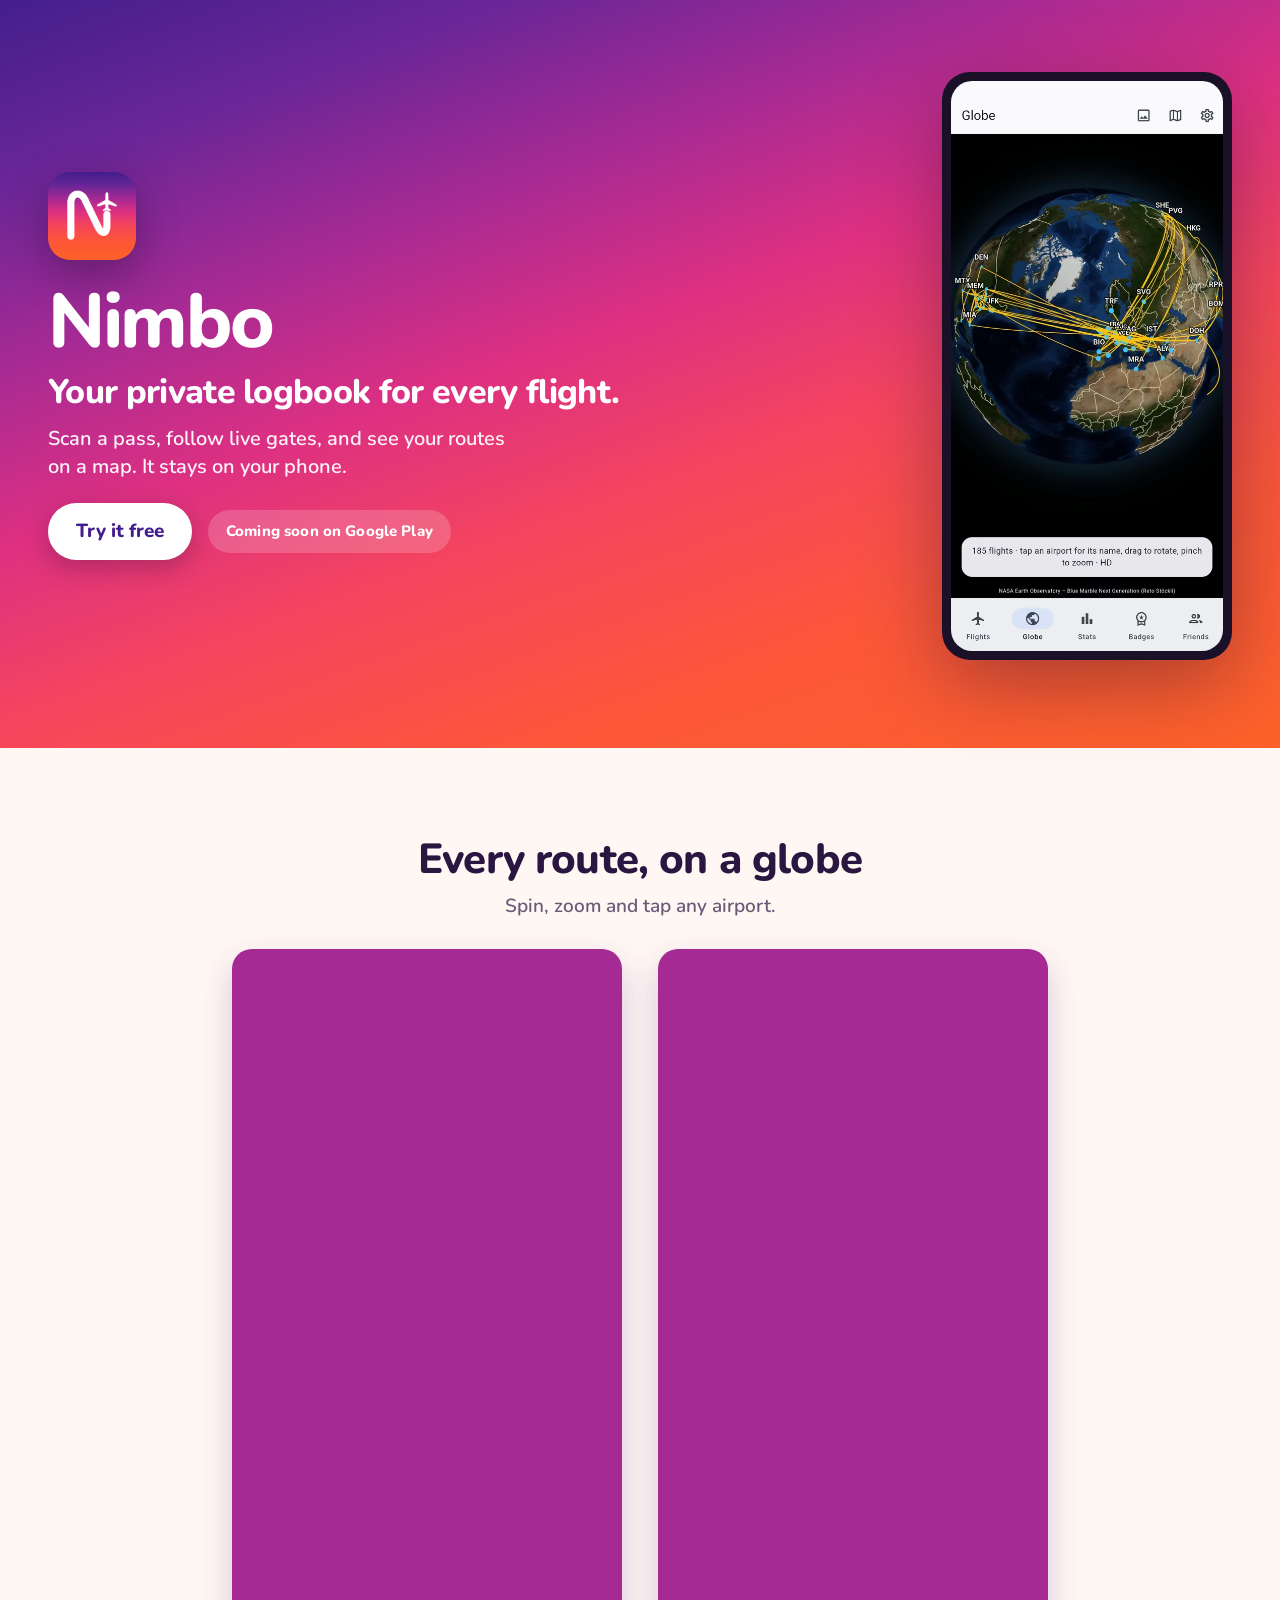
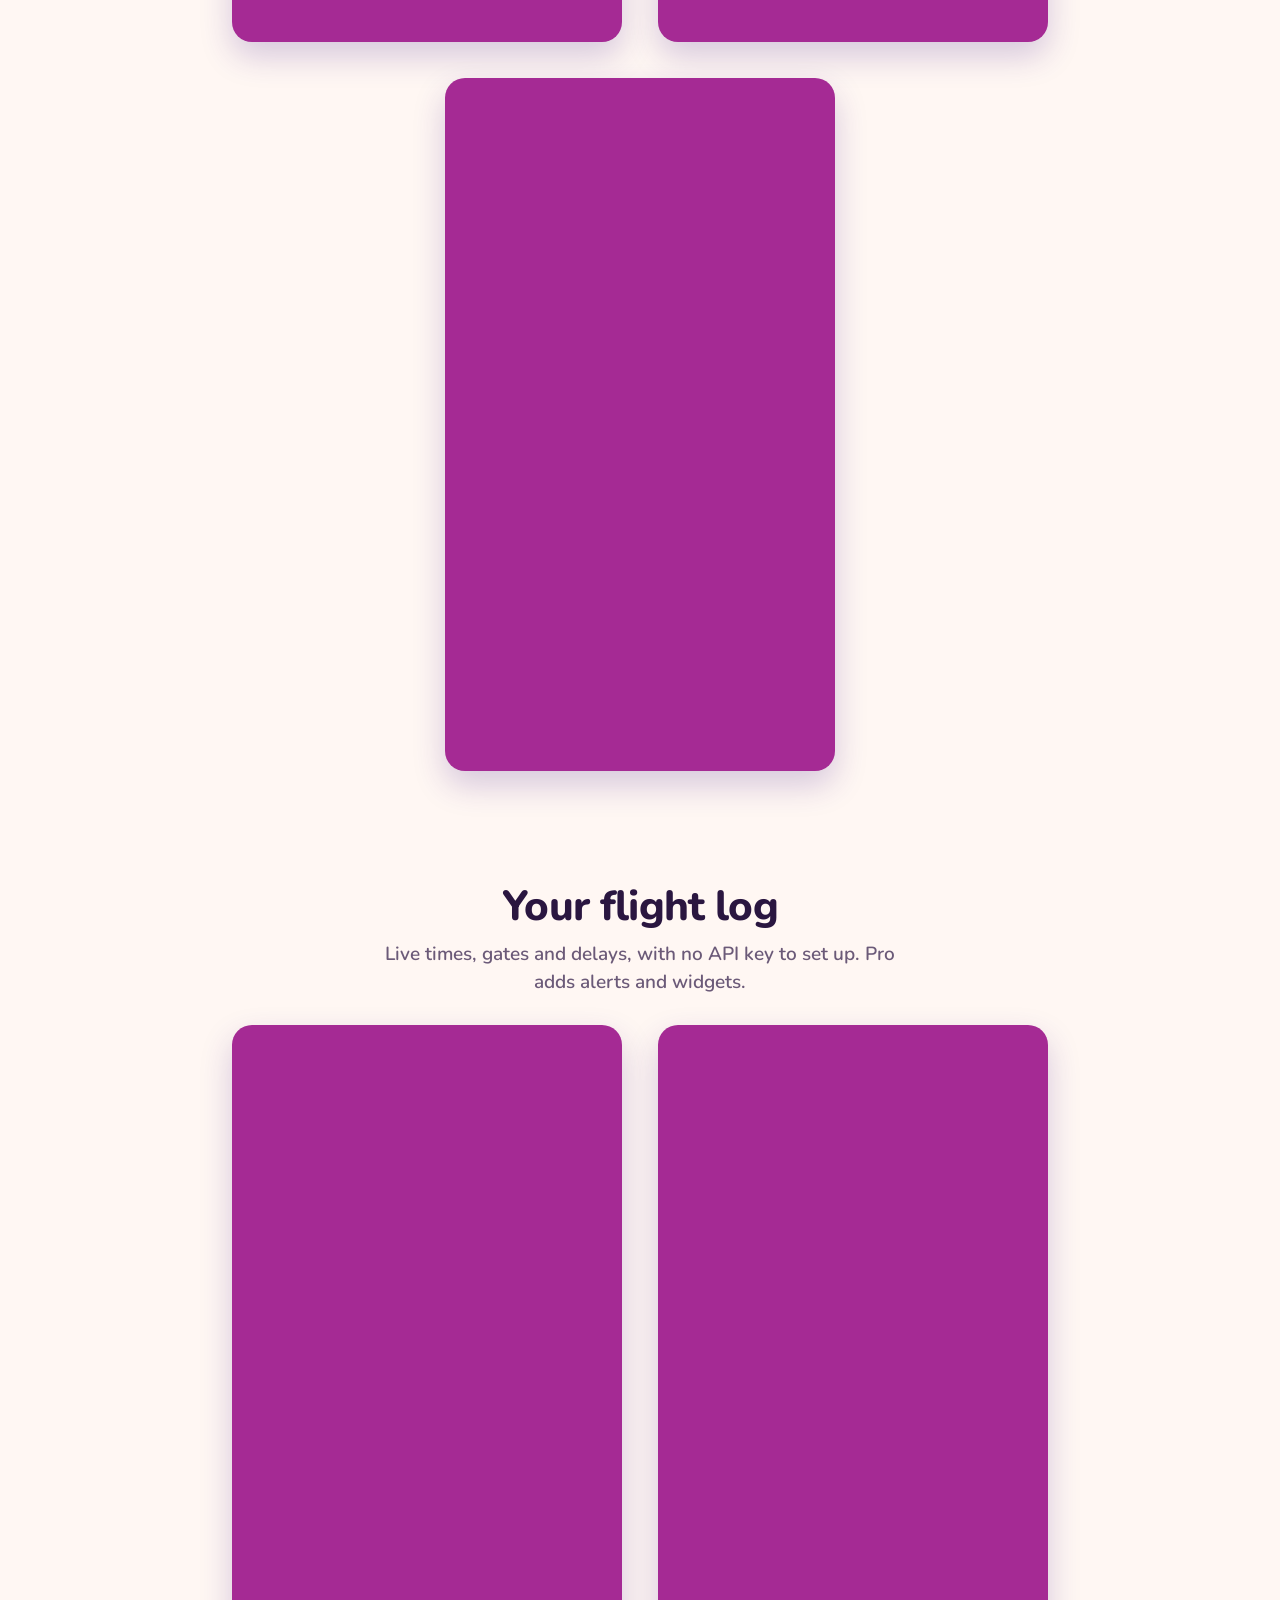
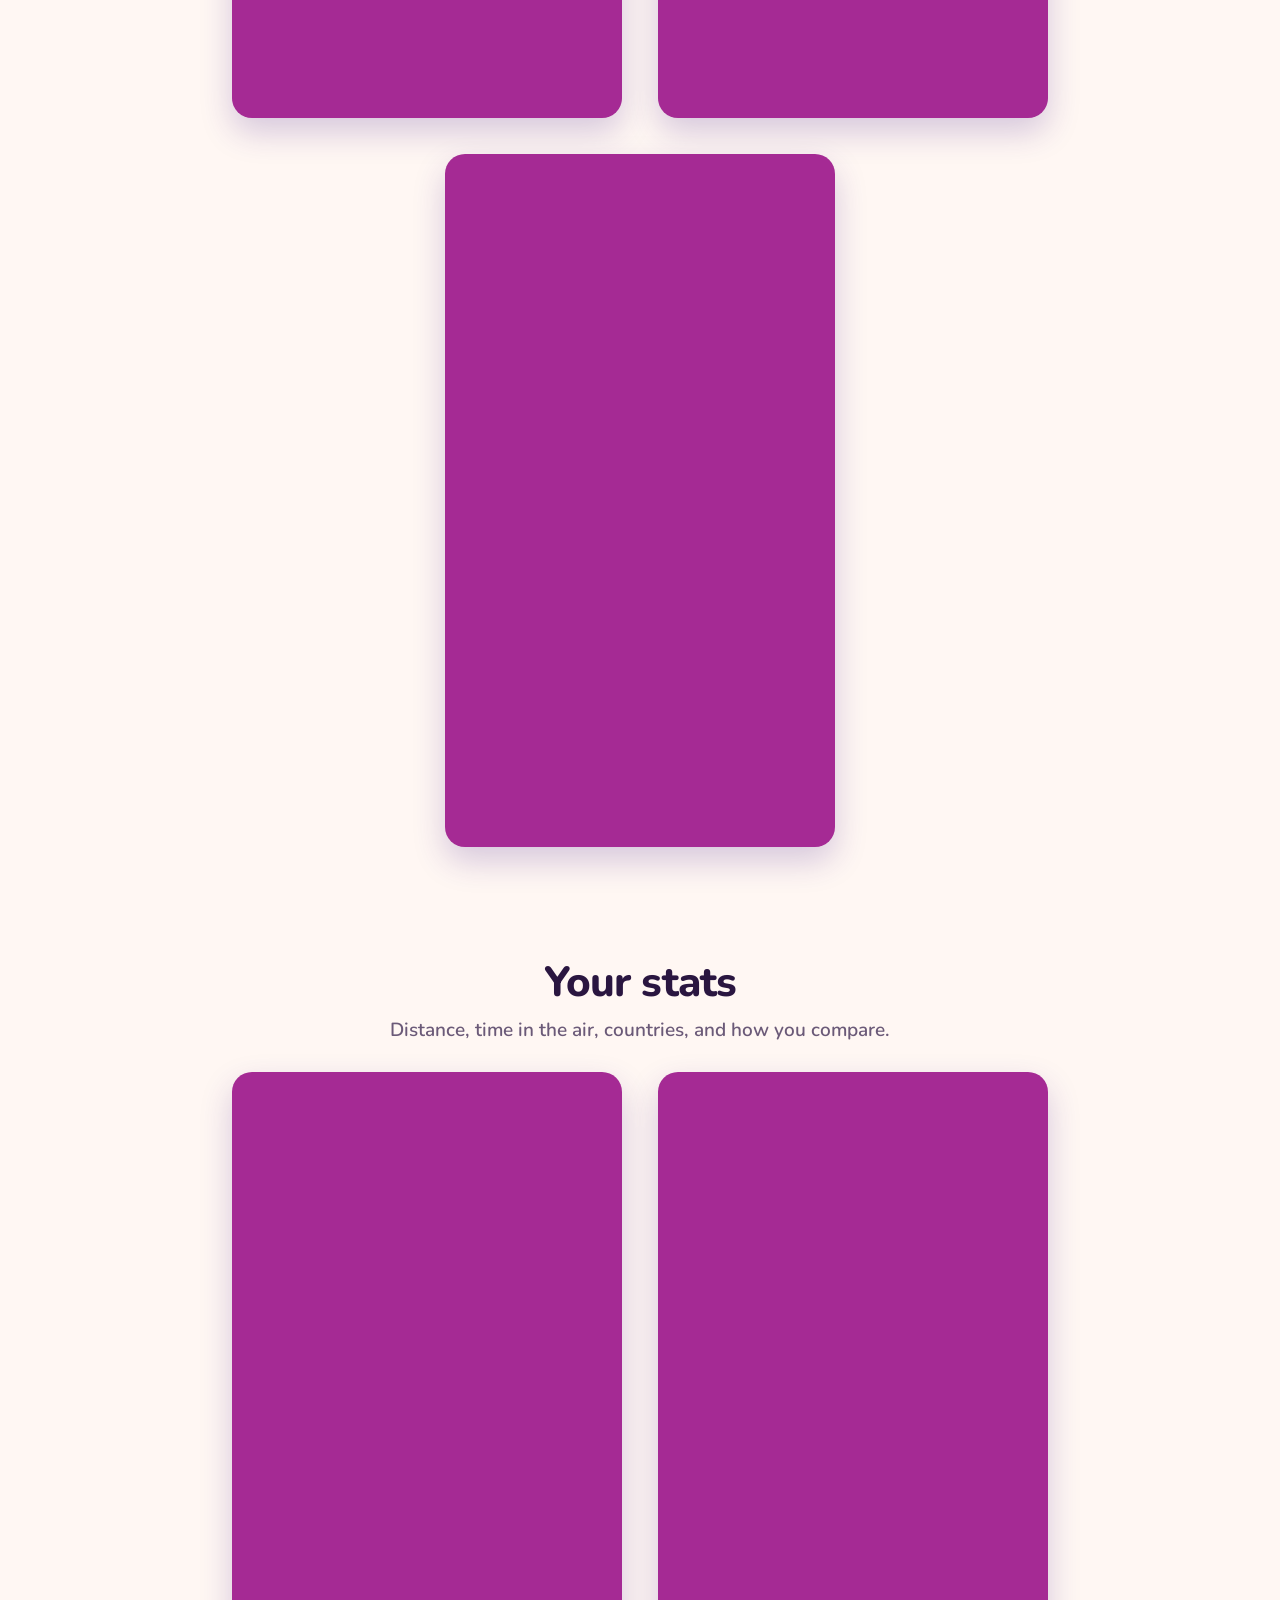
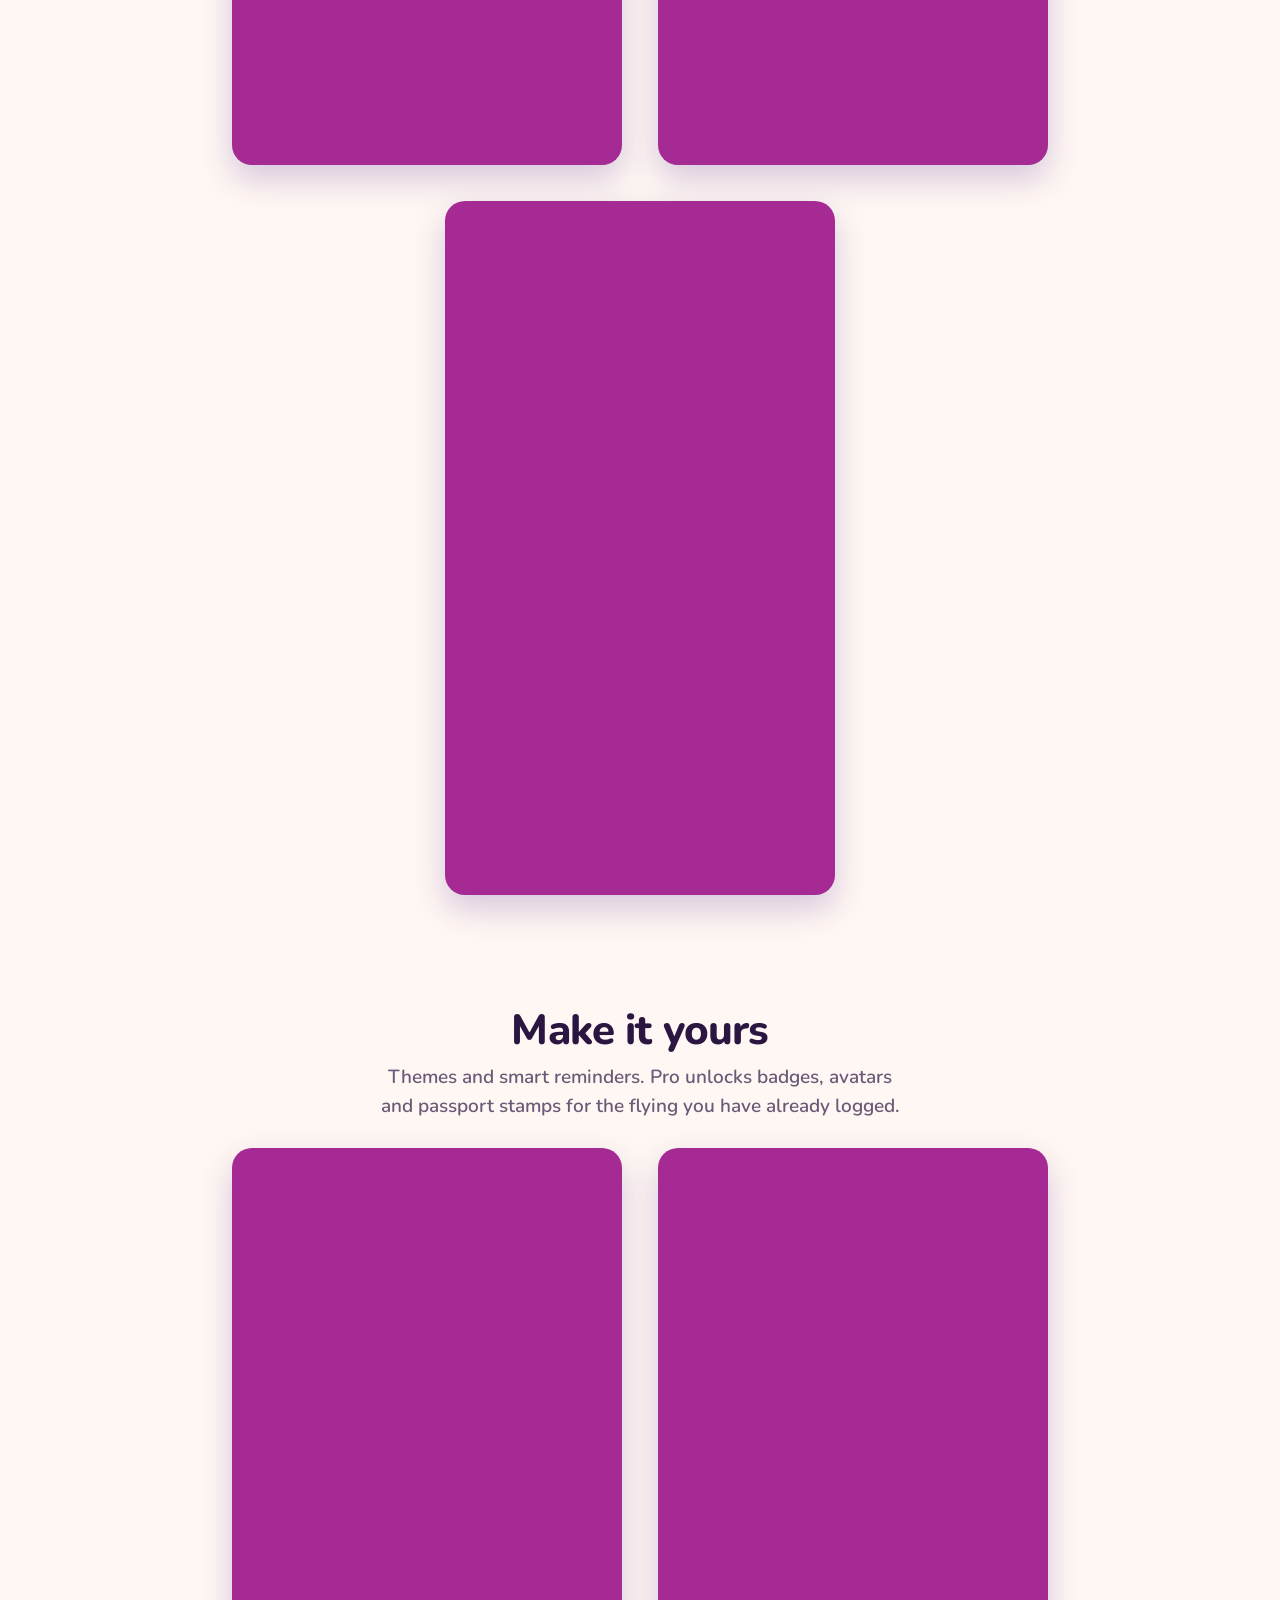
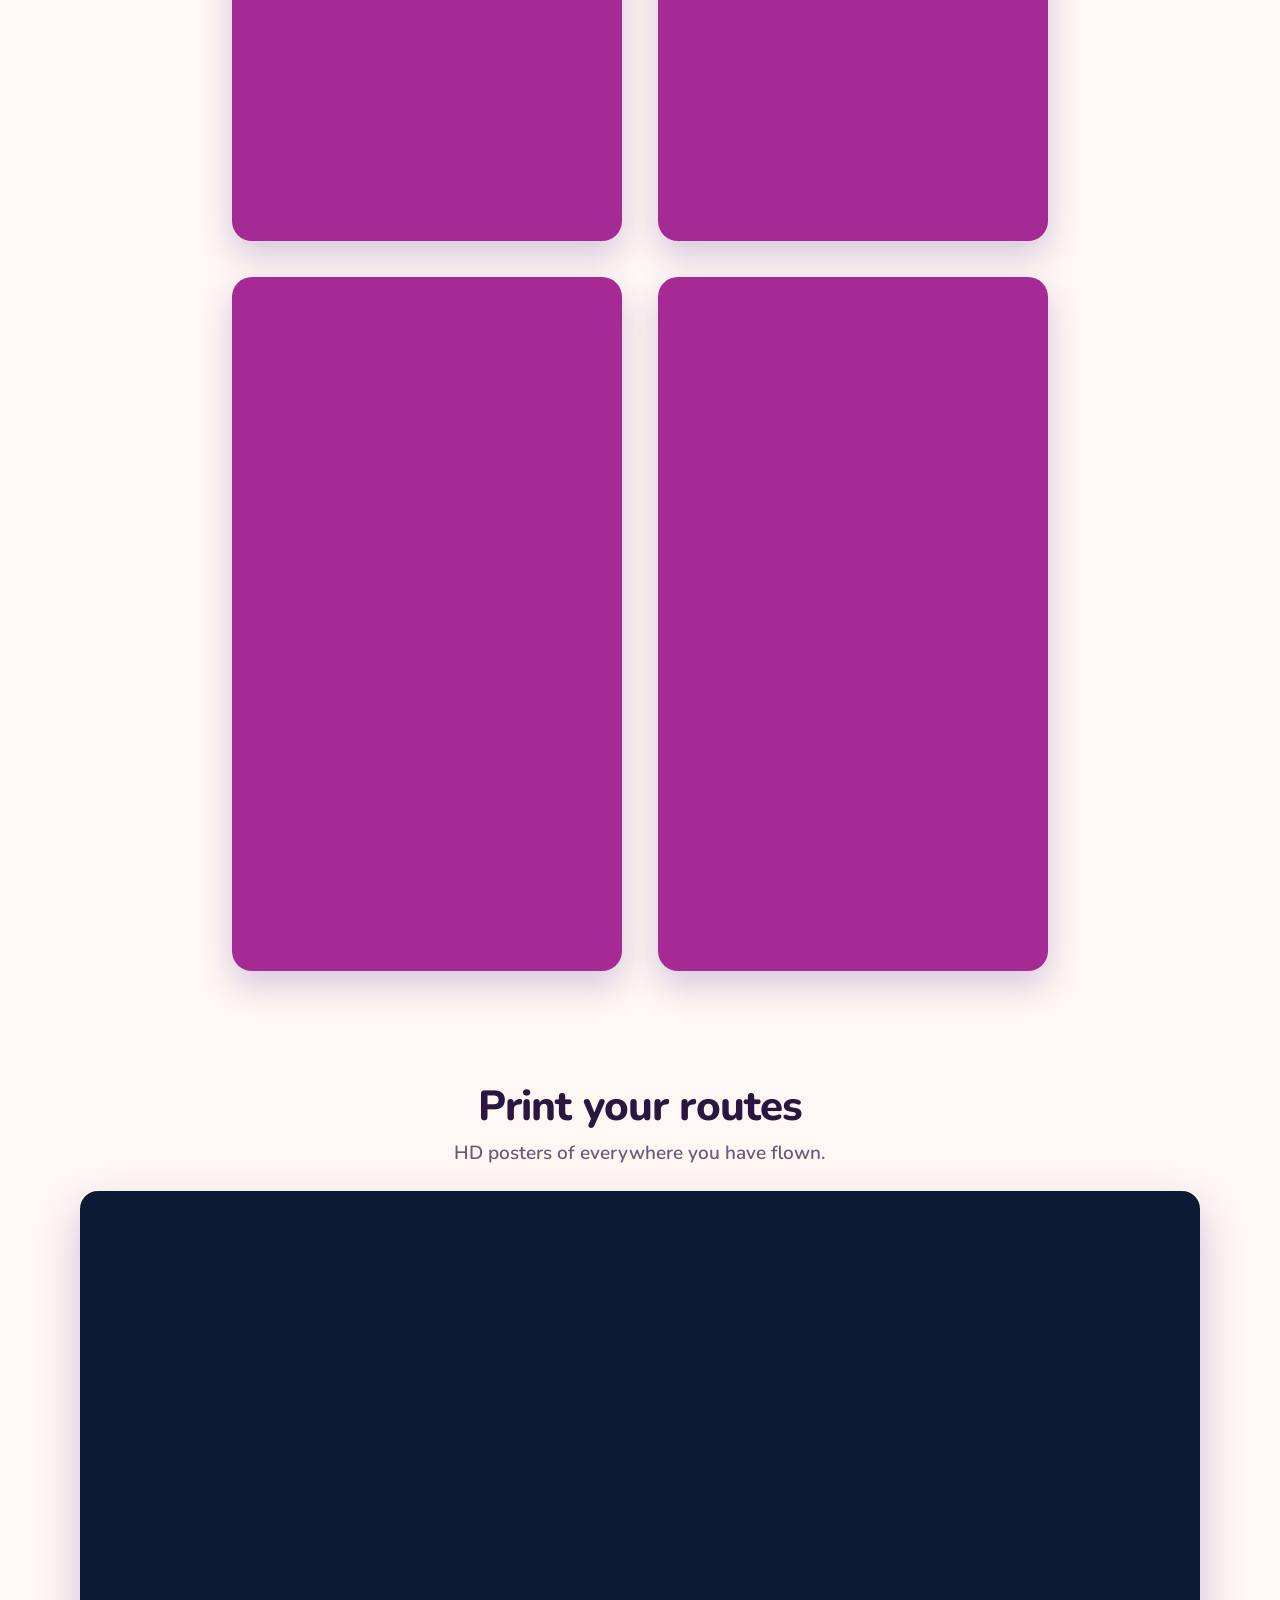
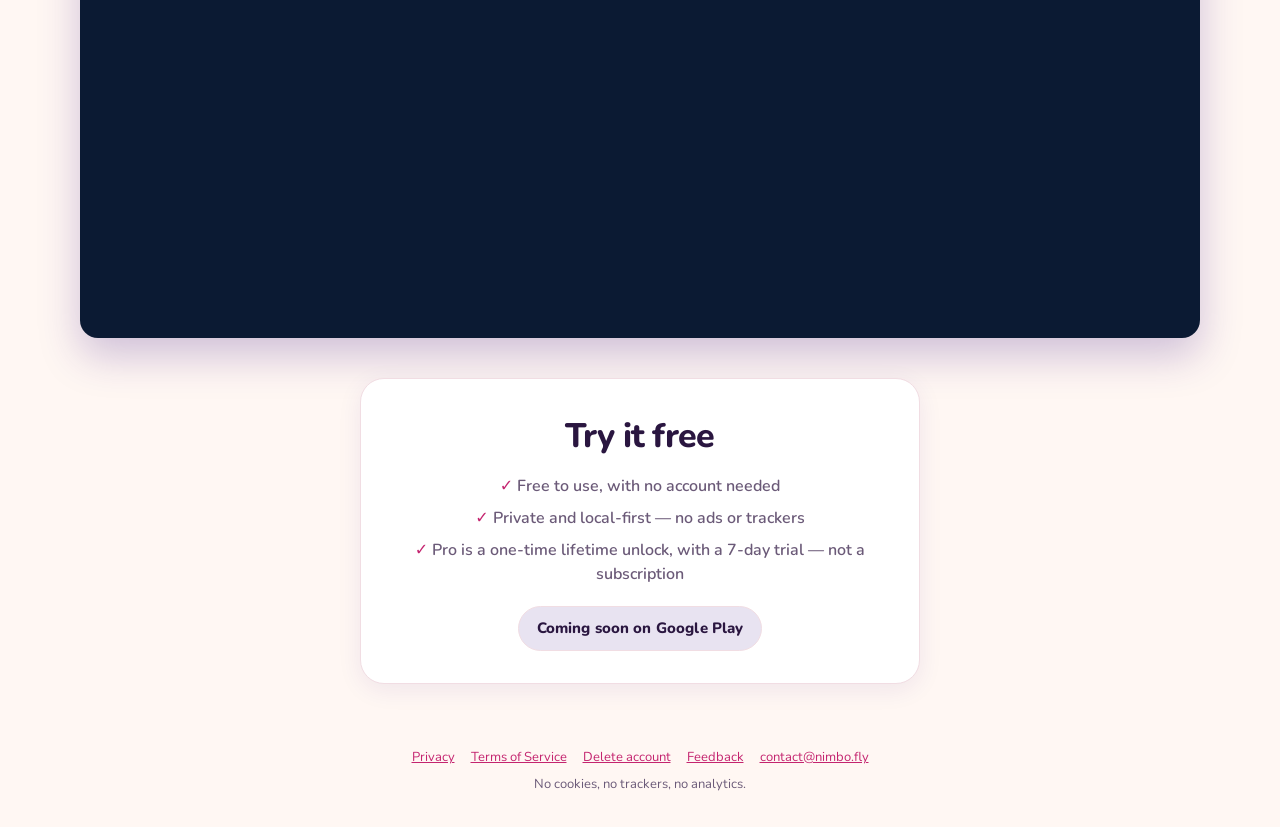
==== index.html @ 7e6b64b0 "Landing: thinner hero frame matching gallery shots; larger layout on big screens" ====
<!doctype html>
<html lang="en">
<head>
<meta charset="utf-8">
<script src="redirect.js"></script>
<meta name="viewport" content="width=device-width, initial-scale=1, viewport-fit=cover">
<meta name="referrer" content="no-referrer">
<meta http-equiv="Content-Security-Policy" content="default-src 'none'; script-src 'self'; style-src 'self'; font-src 'self'; img-src 'self'; base-uri 'none'; form-action 'none'">
<meta name="theme-color" content="#DD3082">
<title>Nimbo – My Flight Log</title>
<meta name="description" content="Your private logbook for every flight. Scan a boarding pass, follow live gates and delays, and see every route on a map — all on your phone.">
<link rel="canonical" href="https://nimbo.fly/">
<meta property="og:title" content="Nimbo – My Flight Log">
<meta property="og:description" content="Your private logbook for every flight.">
<meta property="og:type" content="website">
<meta property="og:url" content="https://nimbo.fly/">
<meta property="og:image" content="https://nimbo.fly/og.png">
<meta property="og:image:width" content="1200">
<meta property="og:image:height" content="630">
<meta name="twitter:card" content="summary_large_image">
<meta name="twitter:title" content="Nimbo – My Flight Log">
<meta name="twitter:description" content="Your private logbook for every flight.">
<meta name="twitter:image" content="https://nimbo.fly/og.png">
<link rel="icon" href="favicon.png" type="image/png" sizes="32x32">
<link rel="icon" href="icon.png" type="image/png" sizes="512x512">
<link rel="apple-touch-icon" href="apple-touch-icon.png">
<link rel="stylesheet" href="landing.css?v=6">
</head>
<body>
<header class="hero">
<div class="hero-inner">
  <div class="hero-copy">
    <img class="icon" src="icon.png" width="72" height="72" alt="Nimbo">
    <h1>Nimbo</h1>
    <p class="tagline">Your private logbook for every flight.</p>
    <p class="lead">Scan a pass, follow live gates, and see your routes on a map. It stays on your phone.</p>
    <div class="hero-cta">
      <a class="cta" href="#try">Try it free</a>
      <div class="play-slot" data-play>
        <p class="soon">Coming soon on Google Play</p>
      </div>
    </div>
  </div>
  <div class="hero-phone">
    <figure class="phone">
      <div class="bezel">
        <picture>
          <source type="image/avif" srcset="shots/globe-540.avif 540w, shots/globe-1080.avif 1080w" sizes="(min-width: 1100px) 290px, (min-width: 840px) 250px, 68vw">
          <source type="image/webp" srcset="shots/globe-540.webp 540w, shots/globe-1080.webp 1080w" sizes="(min-width: 1100px) 290px, (min-width: 840px) 250px, 68vw">
          <img src="shots/globe-540.jpg" width="540" height="1130" alt="Nimbo 3D globe at night with golden route arcs from Europe to Asia, Africa and the Americas." fetchpriority="high" decoding="async">
        </picture>
      </div>
    </figure>
  </div>
</div>
</header>

<main>
  <section class="gallery" id="screens" aria-label="Screenshots">
    <div class="group" id="globe">
      <div class="copy">
        <h2>Every route, on a globe</h2>
        <p>Spin, zoom and tap any airport.</p>
      </div>
      <ul class="strip">
        <li>
          <picture>
            <source type="image/avif" srcset="shots/airport-540.avif 540w, shots/airport-1080.avif 1080w" sizes="(min-width: 1100px) 390px, (min-width: 840px) 340px, 62vw">
            <source type="image/webp" srcset="shots/airport-540.webp 540w, shots/airport-1080.webp 1080w" sizes="(min-width: 1100px) 390px, (min-width: 840px) 340px, 62vw">
            <img src="shots/airport-540.jpg" width="540" height="960" alt="Tap an airport: the globe zoomed on Rome with inbound and outbound routes." loading="lazy" decoding="async">
          </picture>
        </li>
        <li>
          <picture>
            <source type="image/avif" srcset="shots/europe-540.avif 540w, shots/europe-1080.avif 1080w" sizes="(min-width: 1100px) 390px, (min-width: 840px) 340px, 62vw">
            <source type="image/webp" srcset="shots/europe-540.webp 540w, shots/europe-1080.webp 1080w" sizes="(min-width: 1100px) 390px, (min-width: 840px) 340px, 62vw">
            <img src="shots/europe-540.jpg" width="540" height="960" alt="Zoom into your travels: routes across Europe on the satellite globe." loading="lazy" decoding="async">
          </picture>
        </li>
        <li>
          <picture>
            <source type="image/avif" srcset="shots/america-540.avif 540w, shots/america-1080.avif 1080w" sizes="(min-width: 1100px) 390px, (min-width: 840px) 340px, 62vw">
            <source type="image/webp" srcset="shots/america-540.webp 540w, shots/america-1080.webp 1080w" sizes="(min-width: 1100px) 390px, (min-width: 840px) 340px, 62vw">
            <img src="shots/america-540.jpg" width="540" height="960" alt="Your flights, worldwide: routes over North America on the globe." loading="lazy" decoding="async">
          </picture>
        </li>
      </ul>
    </div>
    <div class="group" id="log">
      <div class="copy">
        <h2>Your flight log</h2>
        <p>Live times, gates and delays, with no API key to set up. Pro adds alerts and widgets.</p>
      </div>
      <ul class="strip">
        <li>
          <picture>
            <source type="image/avif" srcset="shots/flights-540.avif 540w, shots/flights-1080.avif 1080w" sizes="(min-width: 1100px) 390px, (min-width: 840px) 340px, 62vw">
            <source type="image/webp" srcset="shots/flights-540.webp 540w, shots/flights-1080.webp 1080w" sizes="(min-width: 1100px) 390px, (min-width: 840px) 340px, 62vw">
            <img src="shots/flights-540.jpg" width="540" height="960" alt="Every flight, beautifully logged: the flight list with connections and layovers." loading="lazy" decoding="async">
          </picture>
        </li>
        <li>
          <picture>
            <source type="image/avif" srcset="shots/detail-540.avif 540w, shots/detail-1080.avif 1080w" sizes="(min-width: 1100px) 390px, (min-width: 840px) 340px, 62vw">
            <source type="image/webp" srcset="shots/detail-540.webp 540w, shots/detail-1080.webp 1080w" sizes="(min-width: 1100px) 390px, (min-width: 840px) 340px, 62vw">
            <img src="shots/detail-540.jpg" width="540" height="960" alt="Live status for every flight: flight detail from Dubai to Mauritius with gate and times." loading="lazy" decoding="async">
          </picture>
        </li>
        <li>
          <picture>
            <source type="image/avif" srcset="shots/aircraft-540.avif 540w, shots/aircraft-1080.avif 1080w" sizes="(min-width: 1100px) 390px, (min-width: 840px) 340px, 62vw">
            <source type="image/webp" srcset="shots/aircraft-540.webp 540w, shots/aircraft-1080.webp 1080w" sizes="(min-width: 1100px) 390px, (min-width: 840px) 340px, 62vw">
            <img src="shots/aircraft-540.jpg" width="540" height="960" alt="Every aircraft you flew: the aircraft list with photos and how often you flew each type." loading="lazy" decoding="async">
          </picture>
        </li>
      </ul>
    </div>
    <div class="group" id="stats">
      <div class="copy">
        <h2>Your stats</h2>
        <p>Distance, time in the air, countries, and how you compare.</p>
      </div>
      <ul class="strip">
        <li>
          <picture>
            <source type="image/avif" srcset="shots/stats-540.avif 540w, shots/stats-1080.avif 1080w" sizes="(min-width: 1100px) 390px, (min-width: 840px) 340px, 62vw">
            <source type="image/webp" srcset="shots/stats-540.webp 540w, shots/stats-1080.webp 1080w" sizes="(min-width: 1100px) 390px, (min-width: 840px) 340px, 62vw">
            <img src="shots/stats-540.jpg" width="540" height="960" alt="Your travel stats: flights, distance, hours in the air and airports." loading="lazy" decoding="async">
          </picture>
        </li>
        <li>
          <picture>
            <source type="image/avif" srcset="shots/countries-540.avif 540w, shots/countries-1080.avif 1080w" sizes="(min-width: 1100px) 390px, (min-width: 840px) 340px, 62vw">
            <source type="image/webp" srcset="shots/countries-540.webp 540w, shots/countries-1080.webp 1080w" sizes="(min-width: 1100px) 390px, (min-width: 840px) 340px, 62vw">
            <img src="shots/countries-540.jpg" width="540" height="960" alt="Count your countries: a flag for every country you have visited." loading="lazy" decoding="async">
          </picture>
        </li>
        <li>
          <picture>
            <source type="image/avif" srcset="shots/community-540.avif 540w, shots/community-1080.avif 1080w" sizes="(min-width: 1100px) 390px, (min-width: 840px) 340px, 62vw">
            <source type="image/webp" srcset="shots/community-540.webp 540w, shots/community-1080.webp 1080w" sizes="(min-width: 1100px) 390px, (min-width: 840px) 340px, 62vw">
            <img src="shots/community-540.jpg" width="540" height="960" alt="You vs the community: your year compared with anonymous averages." loading="lazy" decoding="async">
          </picture>
        </li>
      </ul>
    </div>
    <div class="group" id="fun">
      <div class="copy">
        <h2>Make it yours</h2>
        <p>Themes and smart reminders. Pro unlocks badges, avatars and passport stamps for the flying you have already logged.</p>
      </div>
      <ul class="strip">
        <li>
          <picture>
            <source type="image/avif" srcset="shots/badges-540.avif 540w, shots/badges-1080.avif 1080w" sizes="(min-width: 1100px) 390px, (min-width: 840px) 340px, 62vw">
            <source type="image/webp" srcset="shots/badges-540.webp 540w, shots/badges-1080.webp 1080w" sizes="(min-width: 1100px) 390px, (min-width: 840px) 340px, 62vw">
            <img src="shots/badges-540.jpg" width="540" height="960" alt="Unlock badges as you fly: 58 of 72 stickers unlocked." loading="lazy" decoding="async">
          </picture>
        </li>
        <li>
          <picture>
            <source type="image/avif" srcset="shots/passport-540.avif 540w, shots/passport-1080.avif 1080w" sizes="(min-width: 1100px) 390px, (min-width: 840px) 340px, 62vw">
            <source type="image/webp" srcset="shots/passport-540.webp 540w, shots/passport-1080.webp 1080w" sizes="(min-width: 1100px) 390px, (min-width: 840px) 340px, 62vw">
            <img src="shots/passport-540.jpg" width="540" height="960" alt="Your digital passport: ink stamps for every country." loading="lazy" decoding="async">
          </picture>
        </li>
        <li>
          <picture>
            <source type="image/avif" srcset="shots/avatars-540.avif 540w, shots/avatars-1080.avif 1080w" sizes="(min-width: 1100px) 390px, (min-width: 840px) 340px, 62vw">
            <source type="image/webp" srcset="shots/avatars-540.webp 540w, shots/avatars-1080.webp 1080w" sizes="(min-width: 1100px) 390px, (min-width: 840px) 340px, 62vw">
            <img src="shots/avatars-540.jpg" width="540" height="960" alt="Pick your travel buddy: a grid of animal avatars." loading="lazy" decoding="async">
          </picture>
        </li>
        <li>
          <picture>
            <source type="image/avif" srcset="shots/settings-540.avif 540w, shots/settings-1080.avif 1080w" sizes="(min-width: 1100px) 390px, (min-width: 840px) 340px, 62vw">
            <source type="image/webp" srcset="shots/settings-540.webp 540w, shots/settings-1080.webp 1080w" sizes="(min-width: 1100px) 390px, (min-width: 840px) 340px, 62vw">
            <img src="shots/settings-540.jpg" width="540" height="960" alt="Make it yours: settings with themes, 24-hour time, connection warnings and reminders." loading="lazy" decoding="async">
          </picture>
        </li>
      </ul>
    </div>
    <div class="group poster" id="poster">
      <div class="copy">
        <h2>Print your routes</h2>
        <p>HD posters of everywhere you have flown.</p>
      </div>
      <figure class="wide">
        <picture>
          <source type="image/avif" srcset="shots/poster-800.avif 800w, shots/poster-1600.avif 1600w" sizes="(min-width: 1200px) 1160px, (min-width: 1000px) 960px, calc(100vw - 40px)">
          <source type="image/webp" srcset="shots/poster-800.webp 800w, shots/poster-1600.webp 1600w" sizes="(min-width: 1200px) 1160px, (min-width: 1000px) 960px, calc(100vw - 40px)">
          <img src="shots/poster-800.jpg" width="800" height="533" alt="My routes poster: golden route arcs between Europe and North America on a satellite world map, 19 flights, 58,482 km, 14 airports." loading="lazy" decoding="async">
        </picture>
      </figure>
    </div>
  </section>

  <section class="try" id="try">
    <h2>Try it free</h2>
    <ul>
      <li>Free to use, with no account needed</li>
      <li>Private and local-first — no ads or trackers</li>
      <li>Pro is a one-time lifetime unlock, with a 7-day trial — not a subscription</li>
    </ul>
    <div class="play-slot" data-play>
      <p class="soon dark">Coming soon on Google Play</p>
    </div>
  </section>
</main>

<footer class="foot">
  <nav>
    <a href="privacy/">Privacy</a>
    <a href="terms/">Terms of Service</a>
    <a href="delete/">Delete account</a>
    <a href="mailto:contact@nimbo.fly?subject=Nimbo%20feedback">Feedback</a>
    <a href="mailto:contact@nimbo.fly">contact@nimbo.fly</a>
  </nav>
  <p>No cookies, no trackers, no analytics.</p>
</footer>
<script src="play.js"></script>
</body>
</html>
---- landing.css ----
/* Nimbo sunset palette (lib/app/nimbo_splash.dart). Nunito is self-hosted (OFL). */
@font-face {
  font-family: "Nunito";
  font-style: normal;
  font-weight: 400 800;
  font-display: swap;
  src: url("fonts/nunito-latin.woff2") format("woff2");
}
:root {
  --s1: #441E8D; --s2: #692697; --s3: #A52A94; --s4: #DD3082;
  --s5: #F5455E; --s6: #FC5739; --s7: #FD6229;
  --bg: #fff7f3; --card: #ffffff; --text: #2a1640; --muted: #6b5a78;
  --line: #f1dde3; --accent: #c4246f;
  --phone: #1a1028;
  color-scheme: light dark;
}
@media (prefers-color-scheme: dark) {
  :root {
    --bg: #160c24; --card: #241536; --text: #f6ecf7; --muted: #c6b3cf;
    --line: #3a2650; --accent: #ff7aa8;
    --phone: #0b0612;
  }
}
* { box-sizing: border-box; }
html { -webkit-text-size-adjust: 100%; scroll-behavior: smooth; }
body {
  margin: 0;
  font: 16px/1.5 "Nunito", system-ui, -apple-system, "Segoe UI", Roboto, sans-serif;
  background: var(--bg);
  color: var(--text);
}
.hero {
  color: #fff;
  padding: 36px 20px 56px;
  background: linear-gradient(160deg, var(--s1) 0%, var(--s2) 15%, var(--s3) 30%, var(--s4) 45%, var(--s5) 60%, var(--s6) 78%, var(--s7) 100%);
}
.hero-inner {
  display: grid;
  gap: 36px;
  justify-items: center;
  text-align: center;
  max-width: 1080px;
  margin: 0 auto;
}
.hero-copy { max-width: 26em; }
.icon {
  width: 72px;
  height: 72px;
  border-radius: 18px;
  box-shadow: 0 14px 40px rgba(20, 8, 40, .35);
  background: #fff;
}
h1 {
  font-size: clamp(36px, 9vw, 60px);
  font-weight: 800;
  letter-spacing: -.03em;
  line-height: 1.05;
  margin: 16px 0 8px;
}
.tagline {
  margin: 0 auto;
  font-size: clamp(20px, 4.4vw, 28px);
  font-weight: 800;
  line-height: 1.25;
  letter-spacing: -.02em;
}
.lead {
  margin: 12px auto 0;
  max-width: 24em;
  font-size: 16px;
  font-weight: 600;
  line-height: 1.4;
  opacity: .94;
}
.hero-cta {
  margin-top: 22px;
  display: flex;
  flex-wrap: wrap;
  gap: 12px 16px;
  align-items: center;
  justify-content: center;
}
.cta {
  display: inline-block;
  padding: 12px 22px;
  border-radius: 999px;
  background: #fff;
  color: var(--s1);
  font-weight: 800;
  font-size: 16px;
  text-decoration: none;
  box-shadow: 0 8px 24px rgba(20, 8, 40, .25);
}
.cta:hover { background: #fff4ea; }
.soon {
  display: inline-block;
  margin: 0;
  padding: 8px 14px;
  border-radius: 999px;
  background: rgba(255, 255, 255, .18);
  font-size: 13px;
  font-weight: 800;
  letter-spacing: .01em;
  color: #fff;
}
.soon.dark {
  background: rgba(68, 30, 141, .12);
  color: var(--text);
  border: 1px solid var(--line);
}
.play-badge {
  display: inline-block;
  line-height: 0;
}
.play-badge img {
  height: 60px;
  width: auto;
  display: block;
}

/* Phone mockup: device frame around a real app screenshot.
   A simple max-width cap comes first so a failed calc cannot let the
   1080px source image display at full size. A second width then also
   caps by height (~70vh) on short laptop screens. */
.phone {
  --bezel: 22px;
  margin: 0;
  width: min(280px, 68vw, 100%);
  max-width: 320px;
  filter: drop-shadow(0 24px 40px rgba(20, 8, 40, .35));
}
.hero .phone {
  width: min(320px, 68vw, 100%);
}
.phone {
  width: min(280px, 68vw, 100%, calc(70vh * 0.46 + var(--bezel)));
}
.hero .phone {
  width: min(320px, 68vw, 100%, calc(72vh * 0.46 + var(--bezel)));
}
.bezel {
  background: var(--phone);
  border-radius: 32px;
  padding: 10px;
  border: 1px solid rgba(255, 255, 255, .12);
  overflow: hidden;
}
.bezel picture, .bezel img {
  display: block;
  width: 100%;
  max-width: 100%;
  height: auto;
  border-radius: 22px;
  background: #111;
}

/* The hero phone column fills the row so the frame centres on it
   (a shrink-to-fit column left the phone smaller and off-centre). */
.hero-phone {
  width: 100%;
  display: flex;
  justify-content: center;
}

/* Phones turned sideways: short and wide. Put the copy and the phone side
   by side so the phone can use the full height instead of shrinking under
   the text. */
@media (orientation: landscape) and (max-height: 560px) and (max-width: 1100px) {
  .hero { padding: 24px 32px 32px; }
  .hero-inner {
    grid-template-columns: 1fr auto;
    align-items: center;
    justify-items: stretch;
    text-align: left;
    gap: 32px;
  }
  .hero-copy { max-width: 30em; }
  .hero-copy .icon { width: 56px; height: 56px; border-radius: 14px; }
  .tagline, .lead { margin-left: 0; }
  .hero-cta { justify-content: flex-start; }
  .hero-phone { width: auto; }
  .hero .phone { width: calc(78vh * 0.46 + var(--bezel)); max-width: 300px; }
}

/* Hero frame matches the gallery's framed shots: bezel ~3% of the phone
   width (it was 10px + border, noticeably thicker). */
.hero .bezel {
  padding: 3%;
  border-radius: 28px;
  border: 0;
}
.hero .bezel picture, .hero .bezel img { border-radius: 21px; }

main { padding: 8px 0 24px; }

/* Screenshot gallery: framed store shots in four groups.
   Phones: swipeable row with scroll-snap. Wide screens: centred row of cards. */
.group {
  max-width: 1080px;
  margin: 0 auto;
  padding: 44px 0 8px;
  text-align: center;
}
.group .copy { max-width: 30em; margin: 0 auto; padding: 0 20px; }
.group h2 {
  font-size: clamp(24px, 5vw, 34px);
  font-weight: 800;
  letter-spacing: -.02em;
  line-height: 1.15;
  margin: 0 0 8px;
}
.group p {
  margin: 0;
  color: var(--muted);
  font-size: 16px;
  font-weight: 600;
}
.strip {
  list-style: none;
  margin: 24px 0 0;
  padding: 4px 20px 24px;
  display: flex;
  gap: 16px;
  overflow-x: auto;
  scroll-snap-type: x mandatory;
  scroll-padding: 0 20px;
  overscroll-behavior-x: contain;
  scrollbar-width: none;
  -webkit-overflow-scrolling: touch;
}
.strip::-webkit-scrollbar { display: none; }
.strip li {
  flex: 0 0 min(62vw, 260px);
  scroll-snap-align: center;
}
.strip picture, .strip img {
  display: block;
  width: 100%;
  height: auto;
  border-radius: 20px;
}
.strip img {
  aspect-ratio: 9 / 16;
  background: var(--s3);
  box-shadow: 0 14px 32px rgba(68, 30, 141, .22);
}

.wide {
  max-width: 960px;
  margin: 24px auto 0;
  padding: 0 20px 24px;
}
.wide img {
  display: block;
  width: 100%;
  height: auto;
  aspect-ratio: 3 / 2;
  border-radius: 18px;
  background: #0b1a33;
  box-shadow: 0 18px 40px rgba(68, 30, 141, .25);
}

.try {
  max-width: 560px;
  margin: 8px auto 32px;
  padding: 32px 24px;
  background: var(--card);
  border: 1px solid var(--line);
  border-radius: 24px;
  box-shadow: 0 6px 24px rgba(68, 30, 141, .08);
  text-align: center;
}
.try h2 {
  font-size: clamp(24px, 5vw, 34px);
  font-weight: 800;
  letter-spacing: -.02em;
  margin: 0 0 12px;
}
.try ul {
  margin: 0 0 20px;
  padding: 0;
  list-style: none;
  color: var(--muted);
  font-weight: 600;
  font-size: 16px;
}
.try li { margin: 0 0 8px; }
.try li::before {
  content: "✓ ";
  color: var(--accent);
  font-weight: 800;
}
.try .play-slot { margin-top: 8px; }

.foot {
  max-width: 880px;
  margin: 0 auto;
  padding: 8px 20px 32px;
  color: var(--muted);
  font-size: 13px;
  text-align: center;
}
.foot nav {
  display: flex;
  flex-wrap: wrap;
  gap: 8px 16px;
  justify-content: center;
  margin-bottom: 8px;
}
a { color: var(--accent); }
.foot p { margin: 0; }

@media (min-width: 840px) {
  .hero { padding: 56px 40px 72px; }
  .hero-inner {
    grid-template-columns: 1fr auto;
    align-items: center;
    justify-items: stretch;
    text-align: left;
    gap: 56px;
  }
  .hero-copy { max-width: 32em; }
  .tagline, .lead { margin-left: 0; }
  .hero-cta { justify-content: flex-start; }
  .group { padding-top: 64px; }
  .strip {
    overflow: visible;
    justify-content: center;
    flex-wrap: wrap;
    gap: 24px;
  }
  .group { max-width: 1180px; }
  .strip { gap: 32px; }
  .strip li { flex: 0 1 340px; transition: transform .25s ease; }

  .strip li:hover { transform: translateY(-6px); }
}
/* Smaller hero phone on computers so the gallery leads
   (not on sideways phones, which use the height-based rule above). */
@media (min-width: 840px) and (min-height: 561px) {
  .hero .phone { width: min(250px, calc(60vh * 0.46 + var(--bezel))); }
}
/* Larger computer screens: everything a step bigger. */
@media (min-width: 1100px) and (min-height: 561px) {
  .hero { padding: 72px 48px 88px; }
  .hero-inner { max-width: 1240px; gap: 72px; }
  .hero-copy { max-width: 36em; }
  .icon { width: 88px; height: 88px; border-radius: 22px; }
  h1 { font-size: 76px; }
  .tagline { font-size: 34px; }
  .lead { font-size: 20px; }
  .cta { font-size: 19px; padding: 14px 28px; }
  .soon { font-size: 15px; padding: 10px 18px; }
  .hero .phone { width: min(290px, calc(66vh * 0.46 + var(--bezel))); }
  .group { max-width: 1320px; padding-top: 80px; }
  .group h2 { font-size: 42px; }
  .group p { font-size: 19px; }
  .group .copy { max-width: 36em; }
  .strip { gap: 36px; }
  .strip li { flex-basis: 390px; }
  .wide { max-width: 1160px; }
}
@media (prefers-reduced-motion: reduce) {
  html { scroll-behavior: auto; }
  .strip li { transition: none; }
  .strip li:hover { transform: none; }
  * { scroll-behavior: auto; }
}
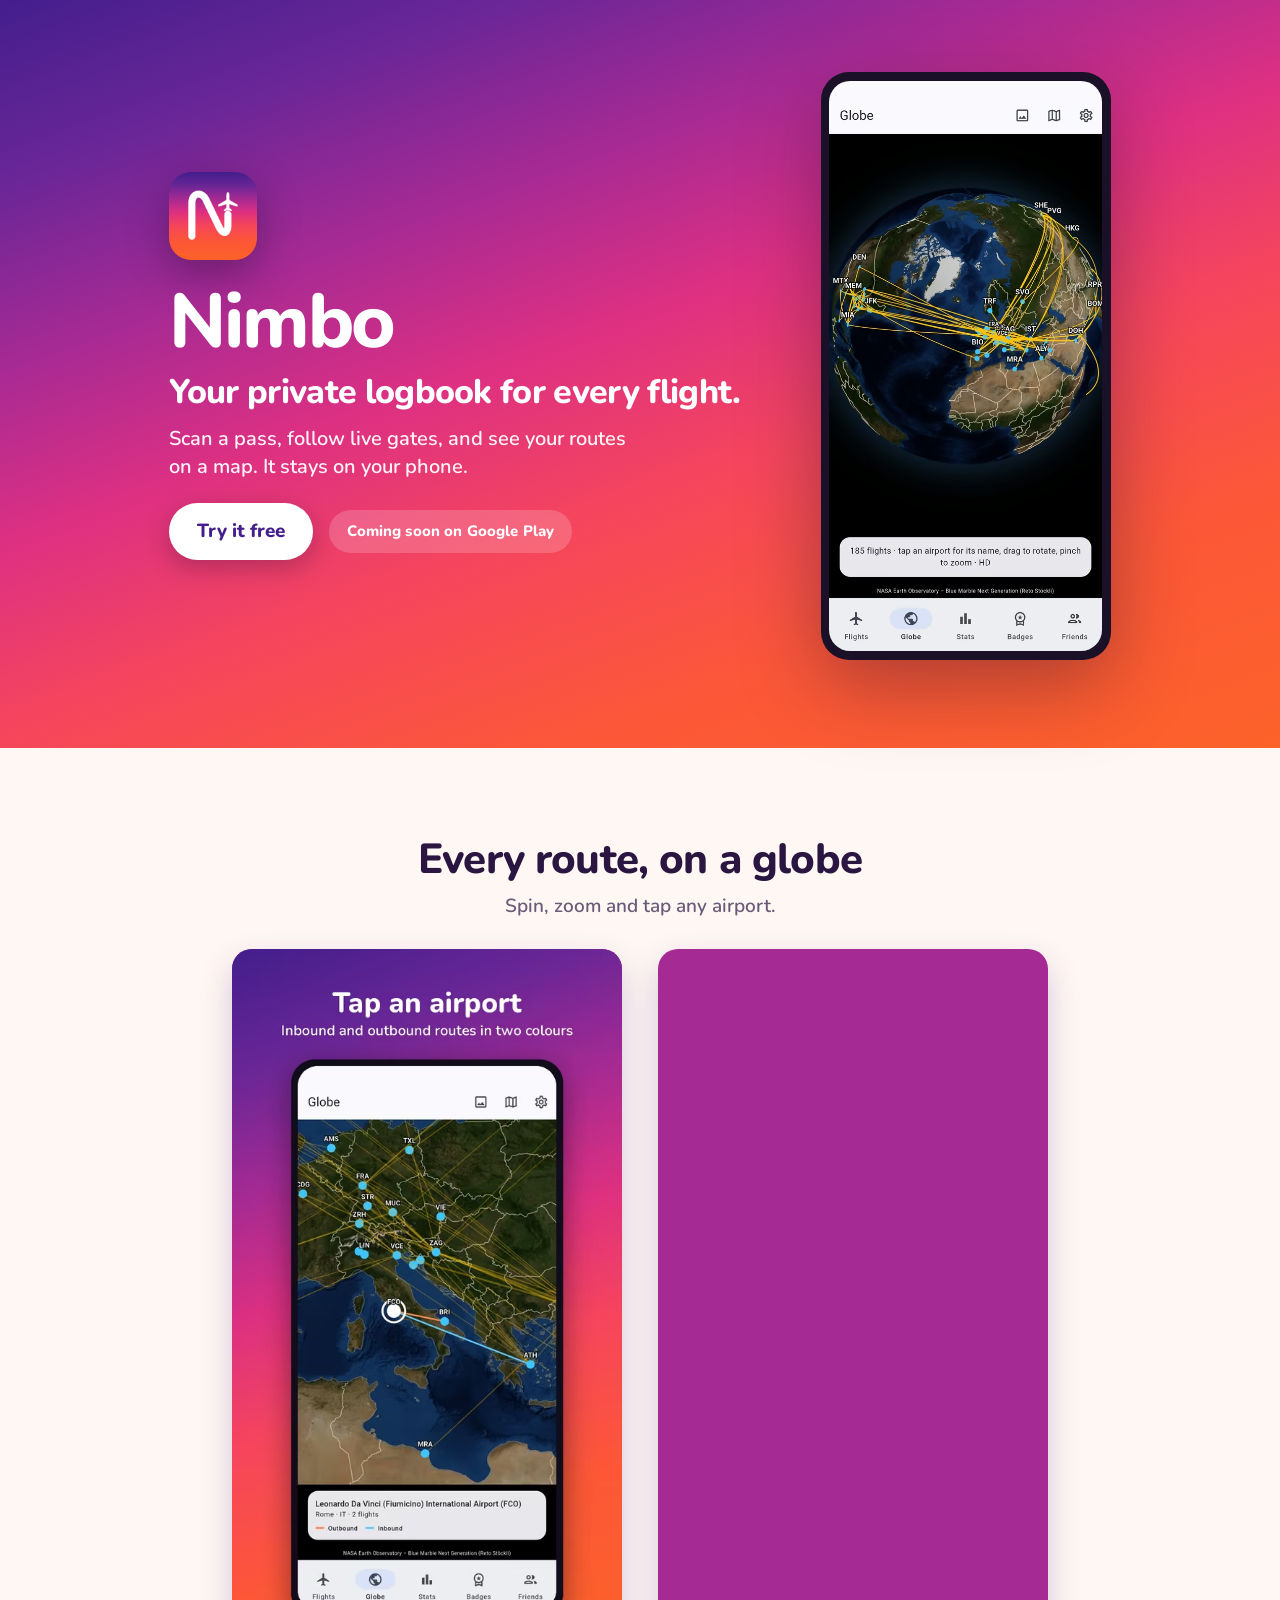
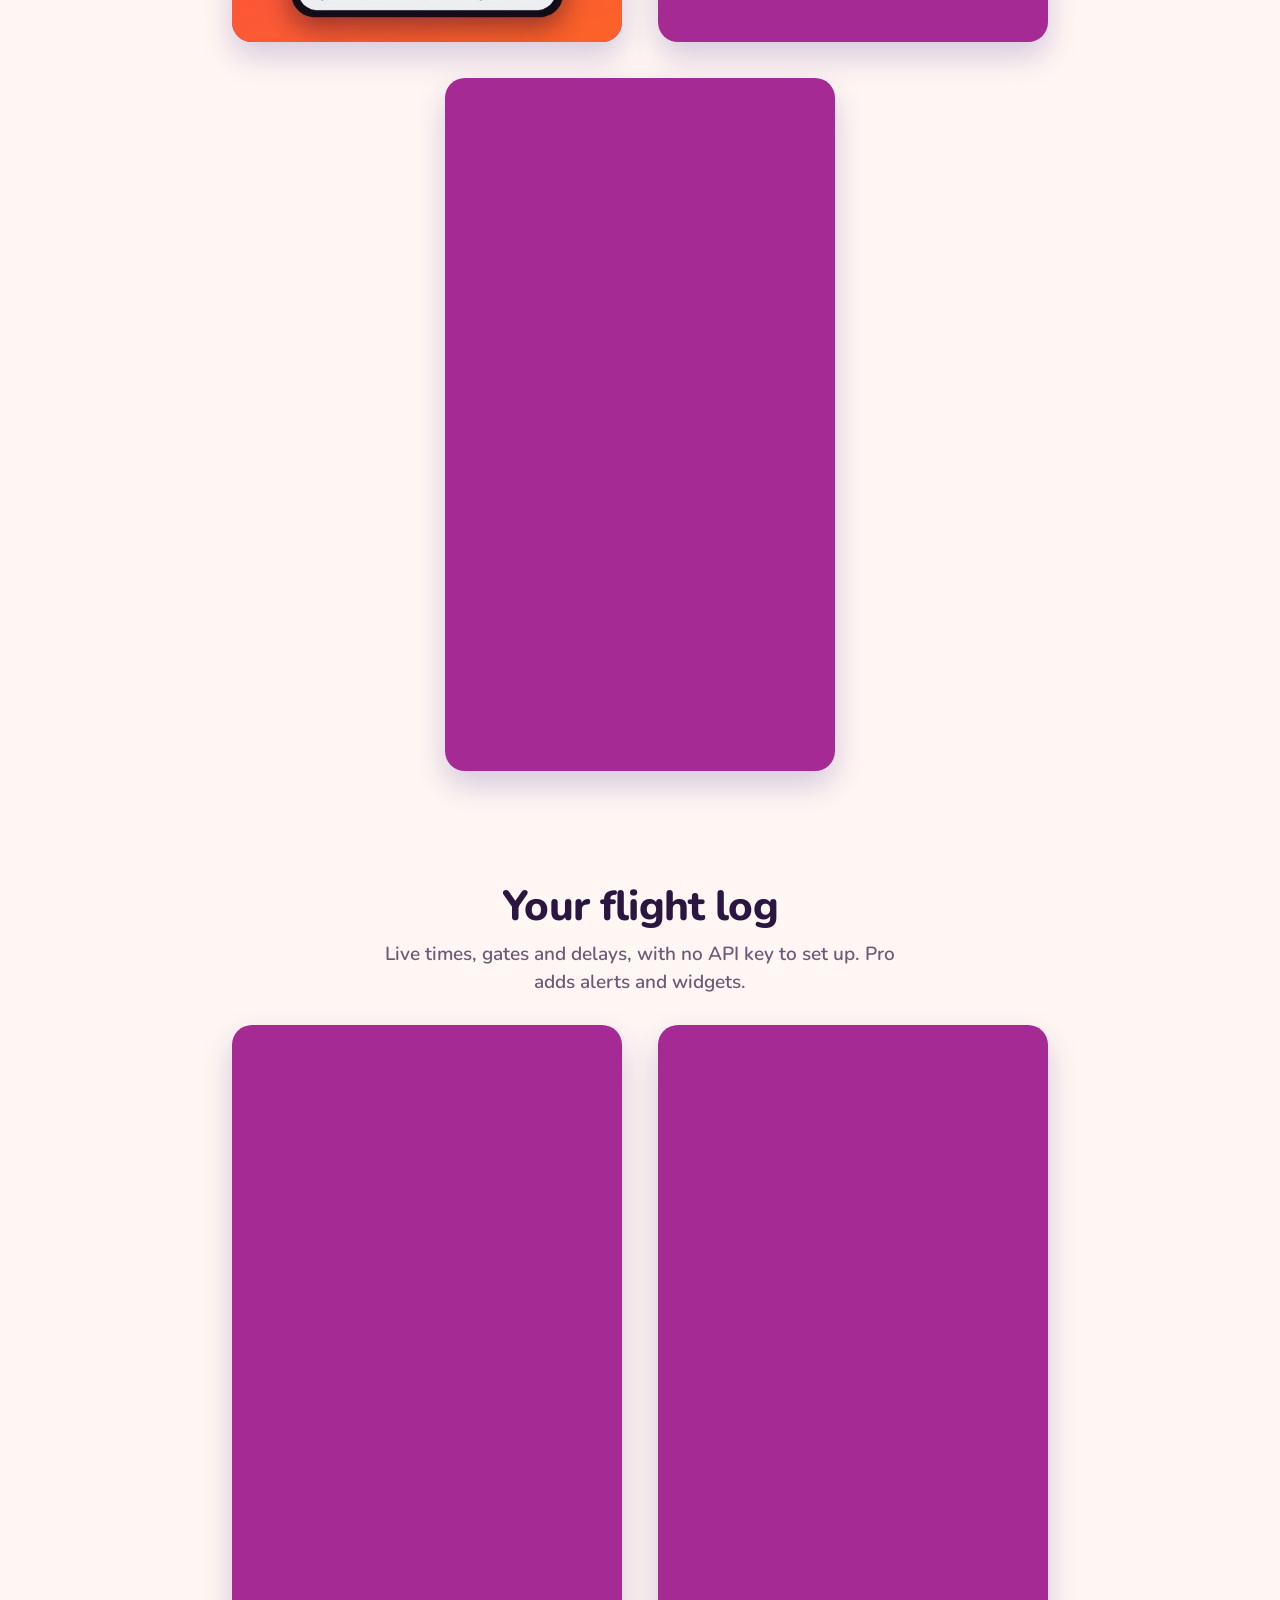
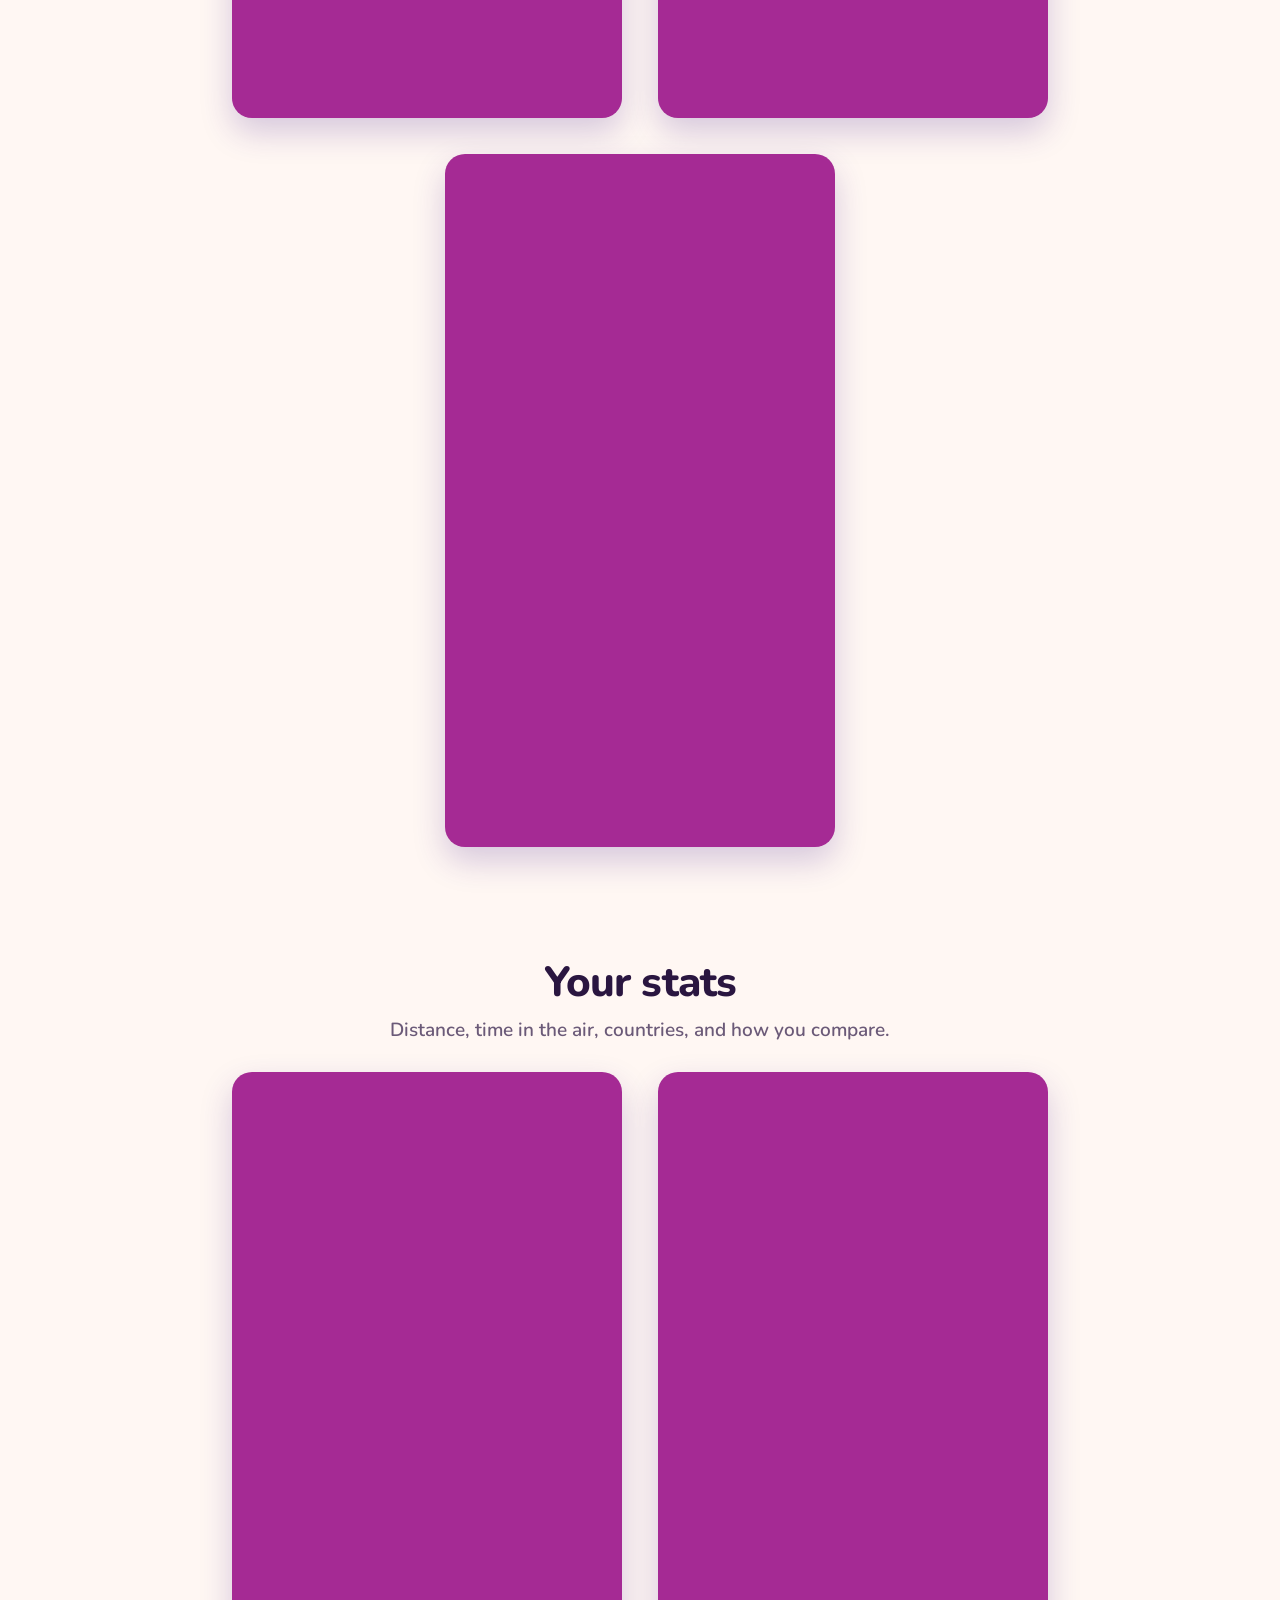
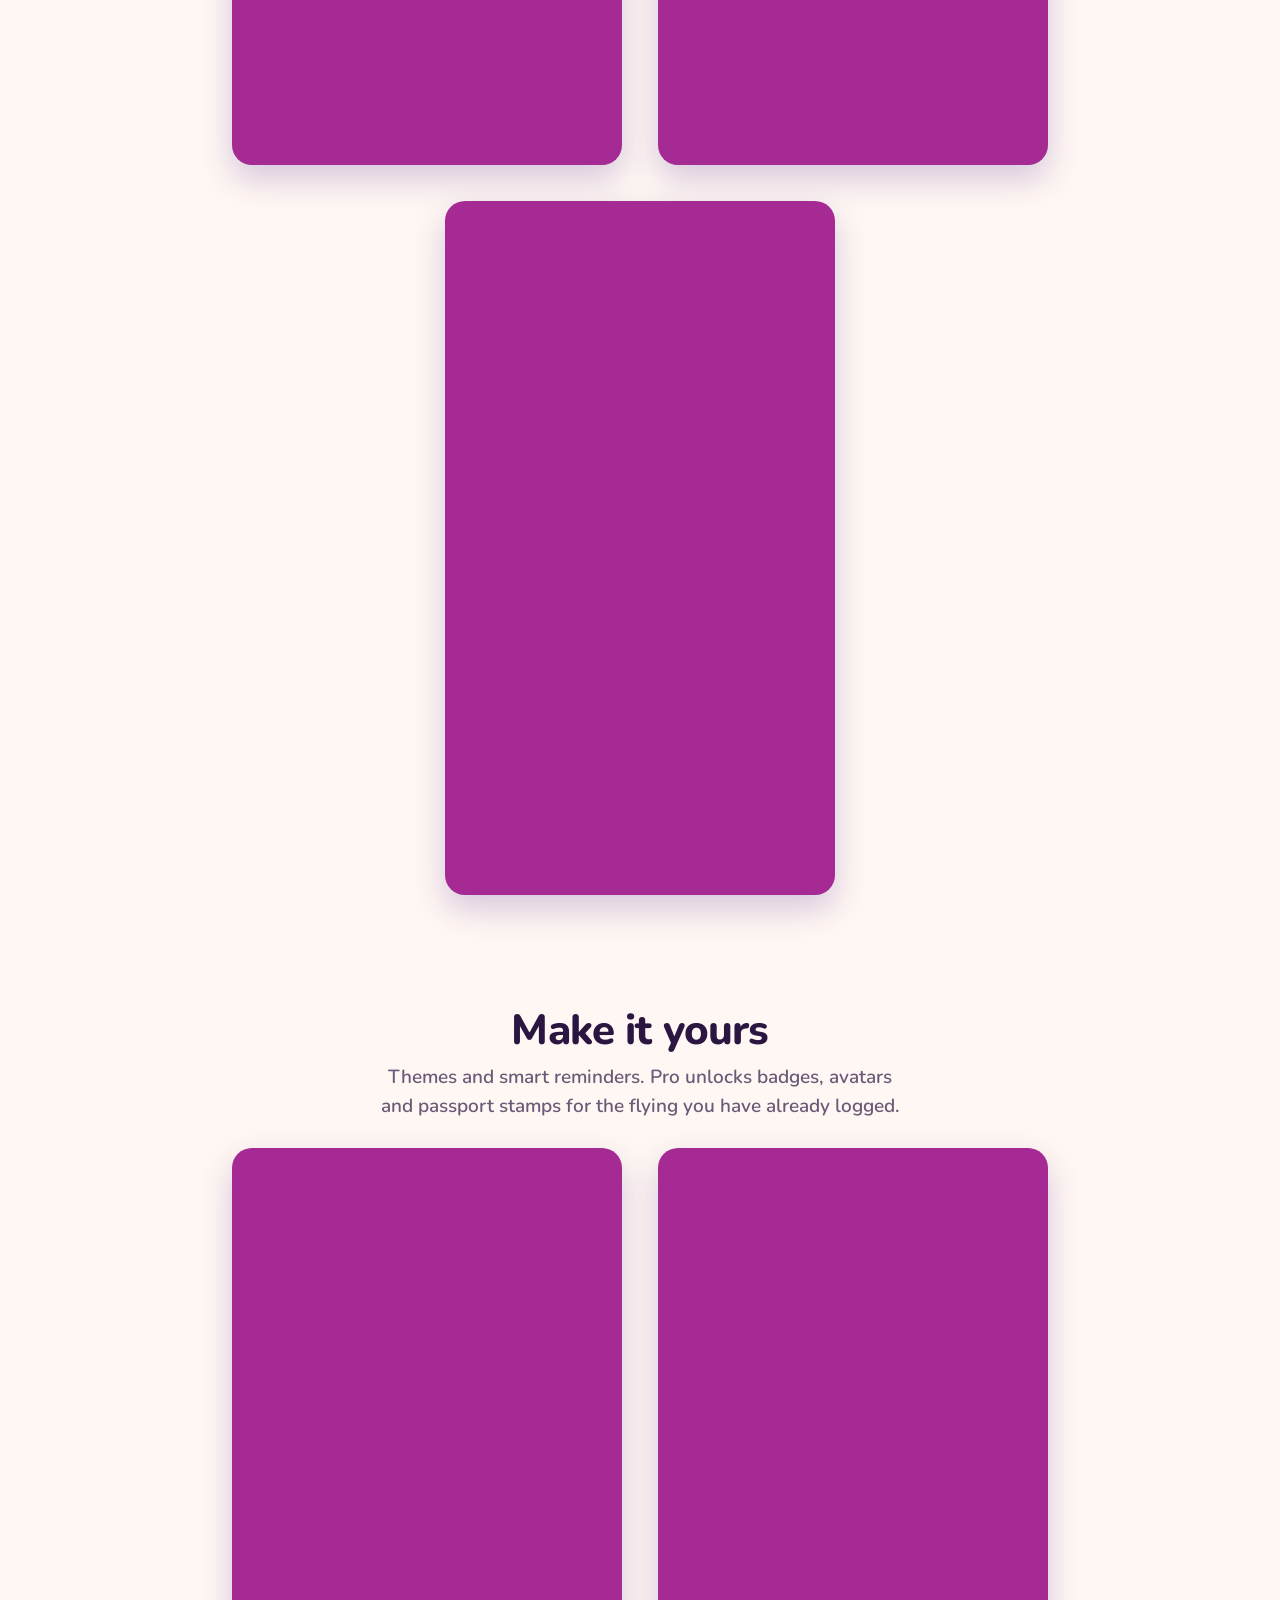
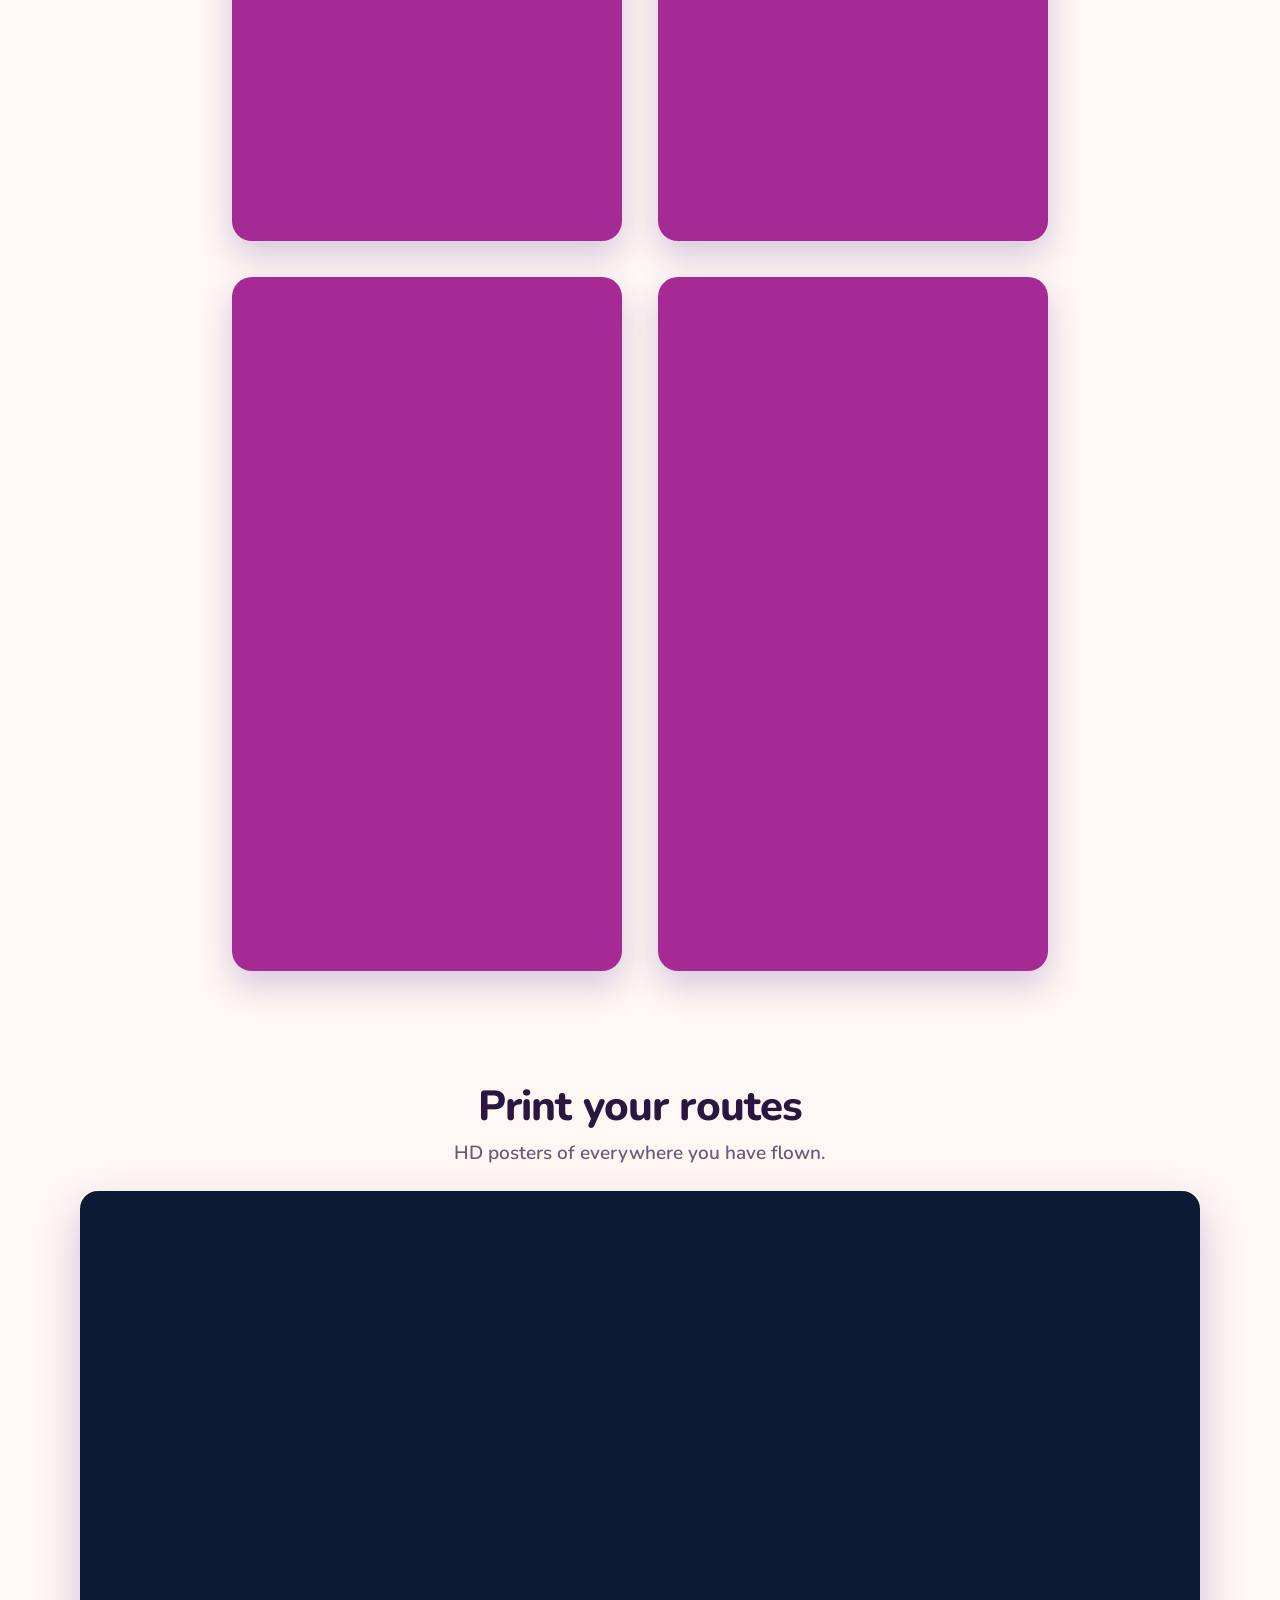
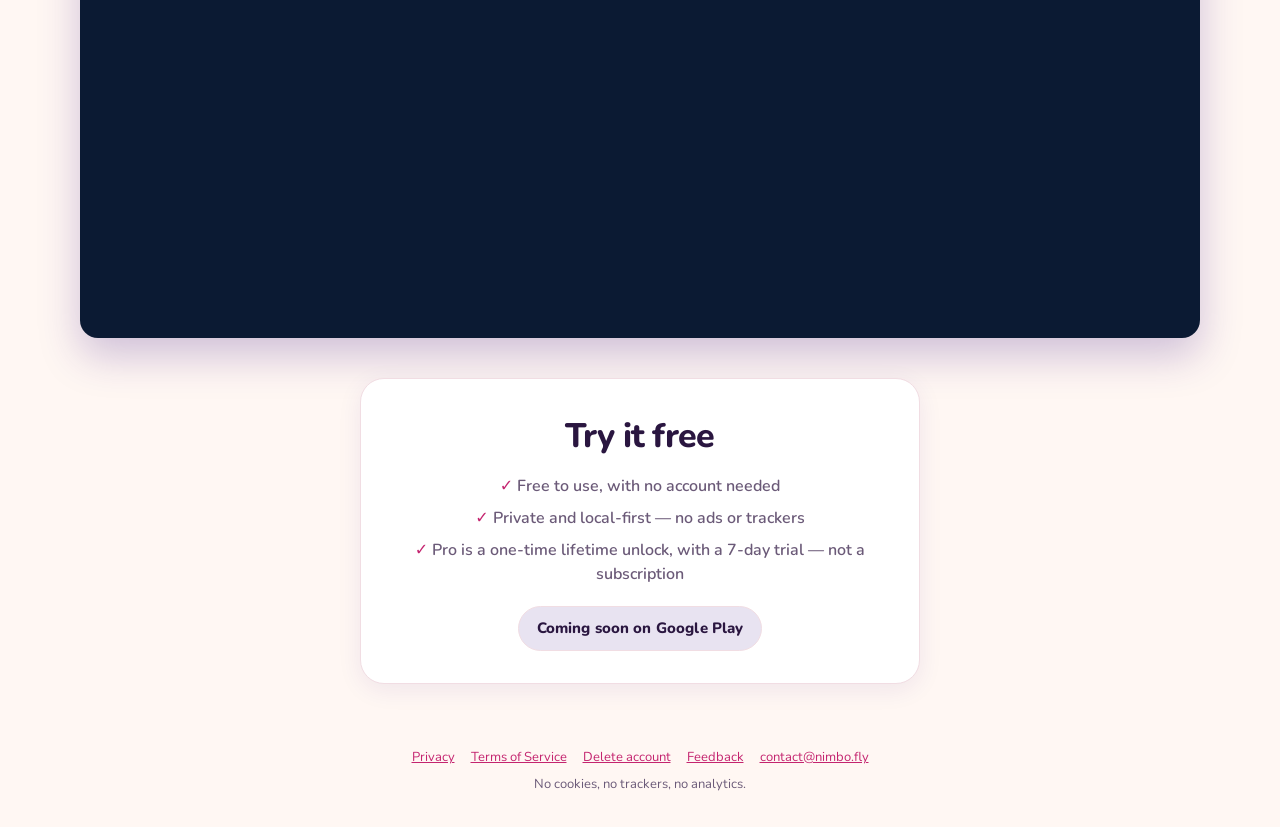
==== commit 2503feaf: "Landing: hero copy and phone grouped in the centre on desktop" ====
--- a/index.html
+++ b/index.html
@@ -24,7 +24,7 @@
 <link rel="icon" href="favicon.png" type="image/png" sizes="32x32">
 <link rel="icon" href="icon.png" type="image/png" sizes="512x512">
 <link rel="apple-touch-icon" href="apple-touch-icon.png">
-<link rel="stylesheet" href="landing.css?v=6">
+<link rel="stylesheet" href="landing.css?v=7">
 </head>
 <body>
 <header class="hero">
--- a/landing.css
+++ b/landing.css
@@ -313,11 +313,13 @@
 @media (min-width: 840px) {
   .hero { padding: 56px 40px 72px; }
   .hero-inner {
-    grid-template-columns: 1fr auto;
+    /* Copy and phone sit together in the middle instead of at the edges. */
+    grid-template-columns: auto auto;
+    justify-content: center;
     align-items: center;
     justify-items: stretch;
     text-align: left;
-    gap: 56px;
+    gap: 64px;
   }
   .hero-copy { max-width: 32em; }
   .tagline, .lead { margin-left: 0; }
@@ -343,7 +345,7 @@
 /* Larger computer screens: everything a step bigger. */
 @media (min-width: 1100px) and (min-height: 561px) {
   .hero { padding: 72px 48px 88px; }
-  .hero-inner { max-width: 1240px; gap: 72px; }
+  .hero-inner { max-width: 1240px; gap: 80px; }
   .hero-copy { max-width: 36em; }
   .icon { width: 88px; height: 88px; border-radius: 22px; }
   h1 { font-size: 76px; }
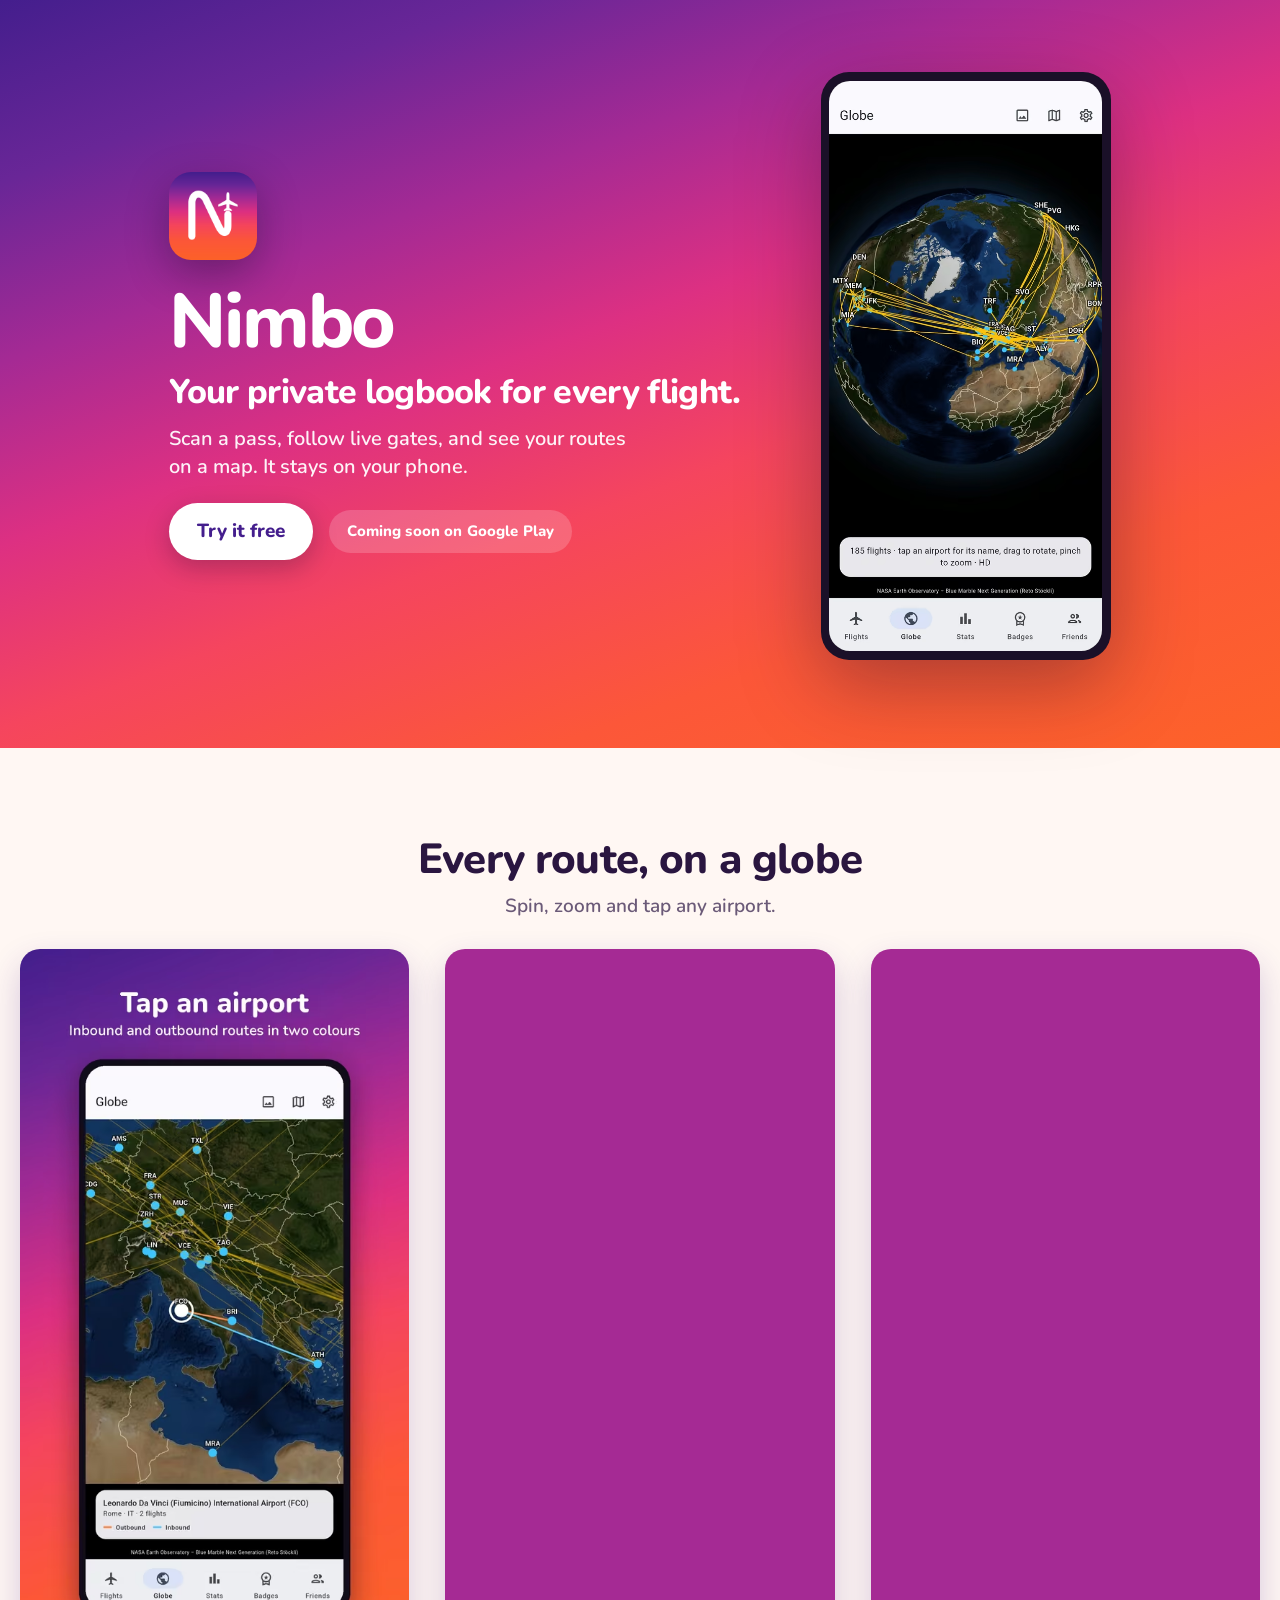
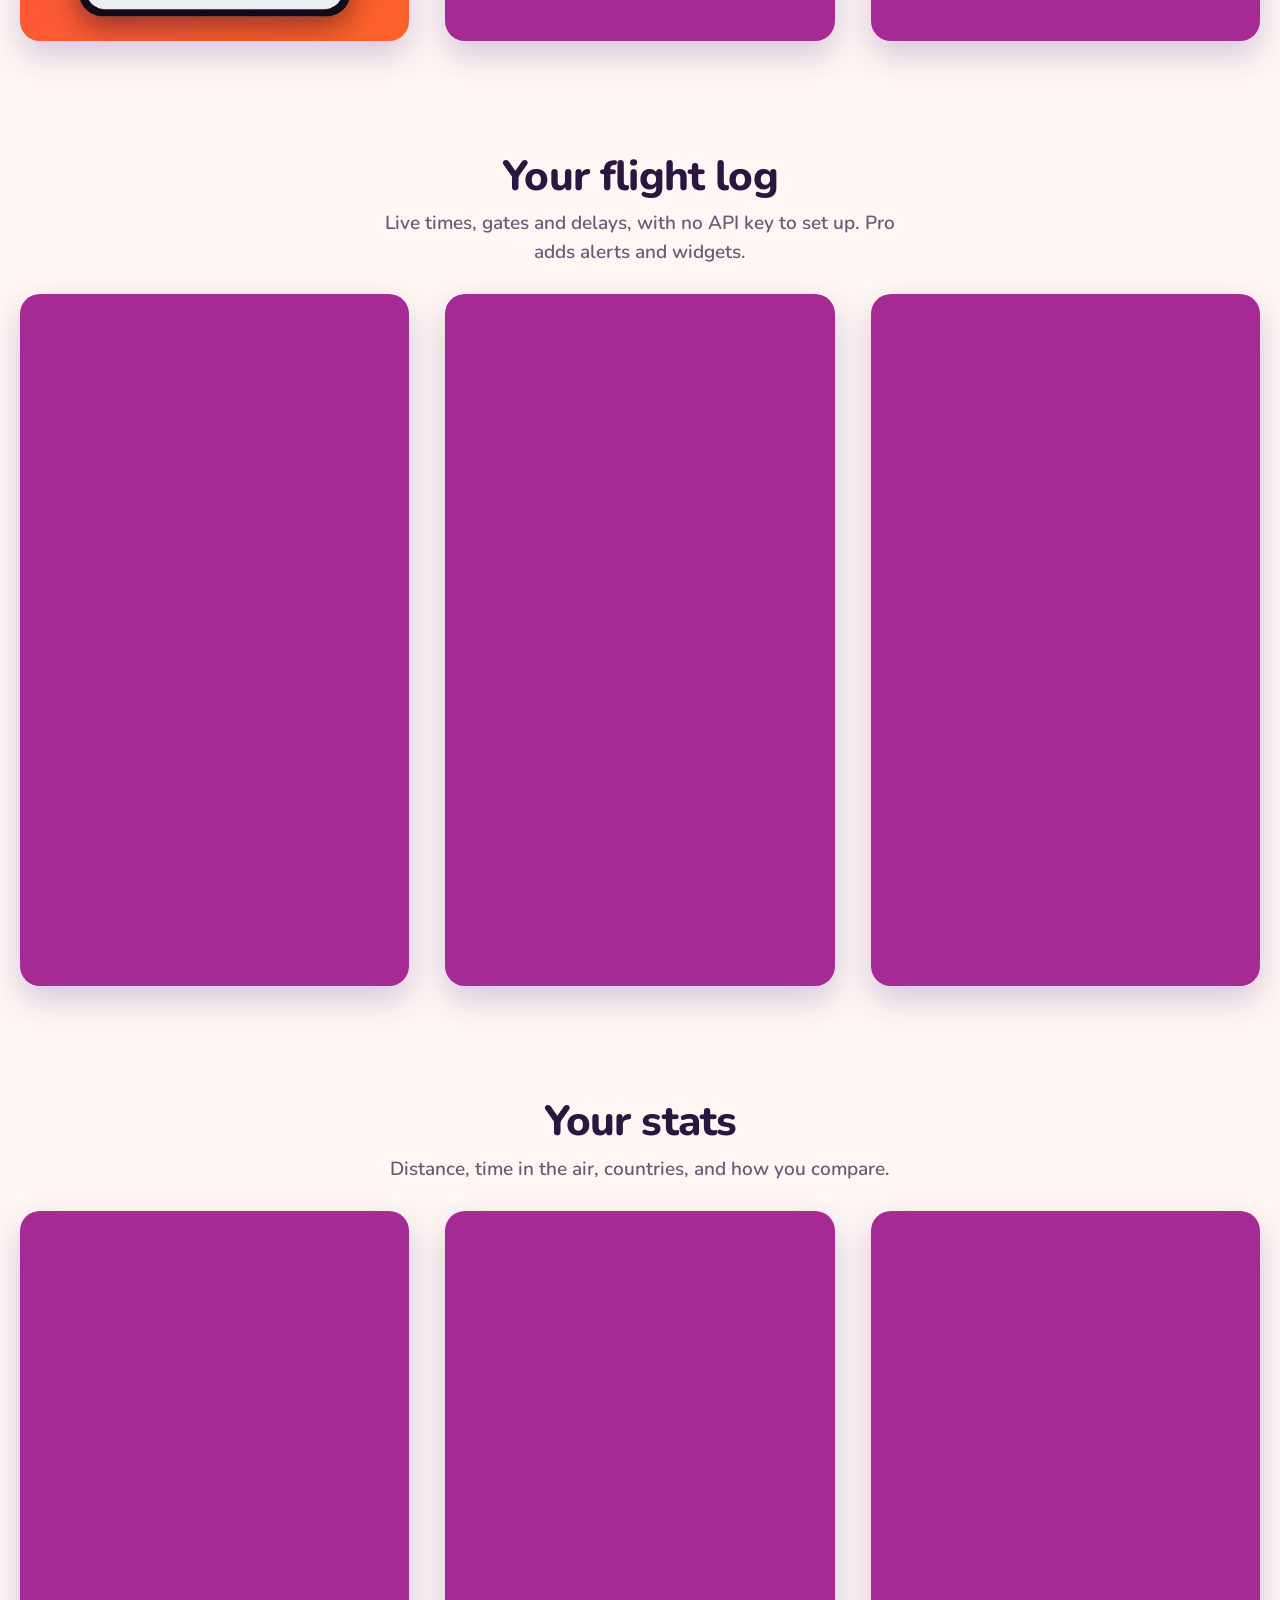
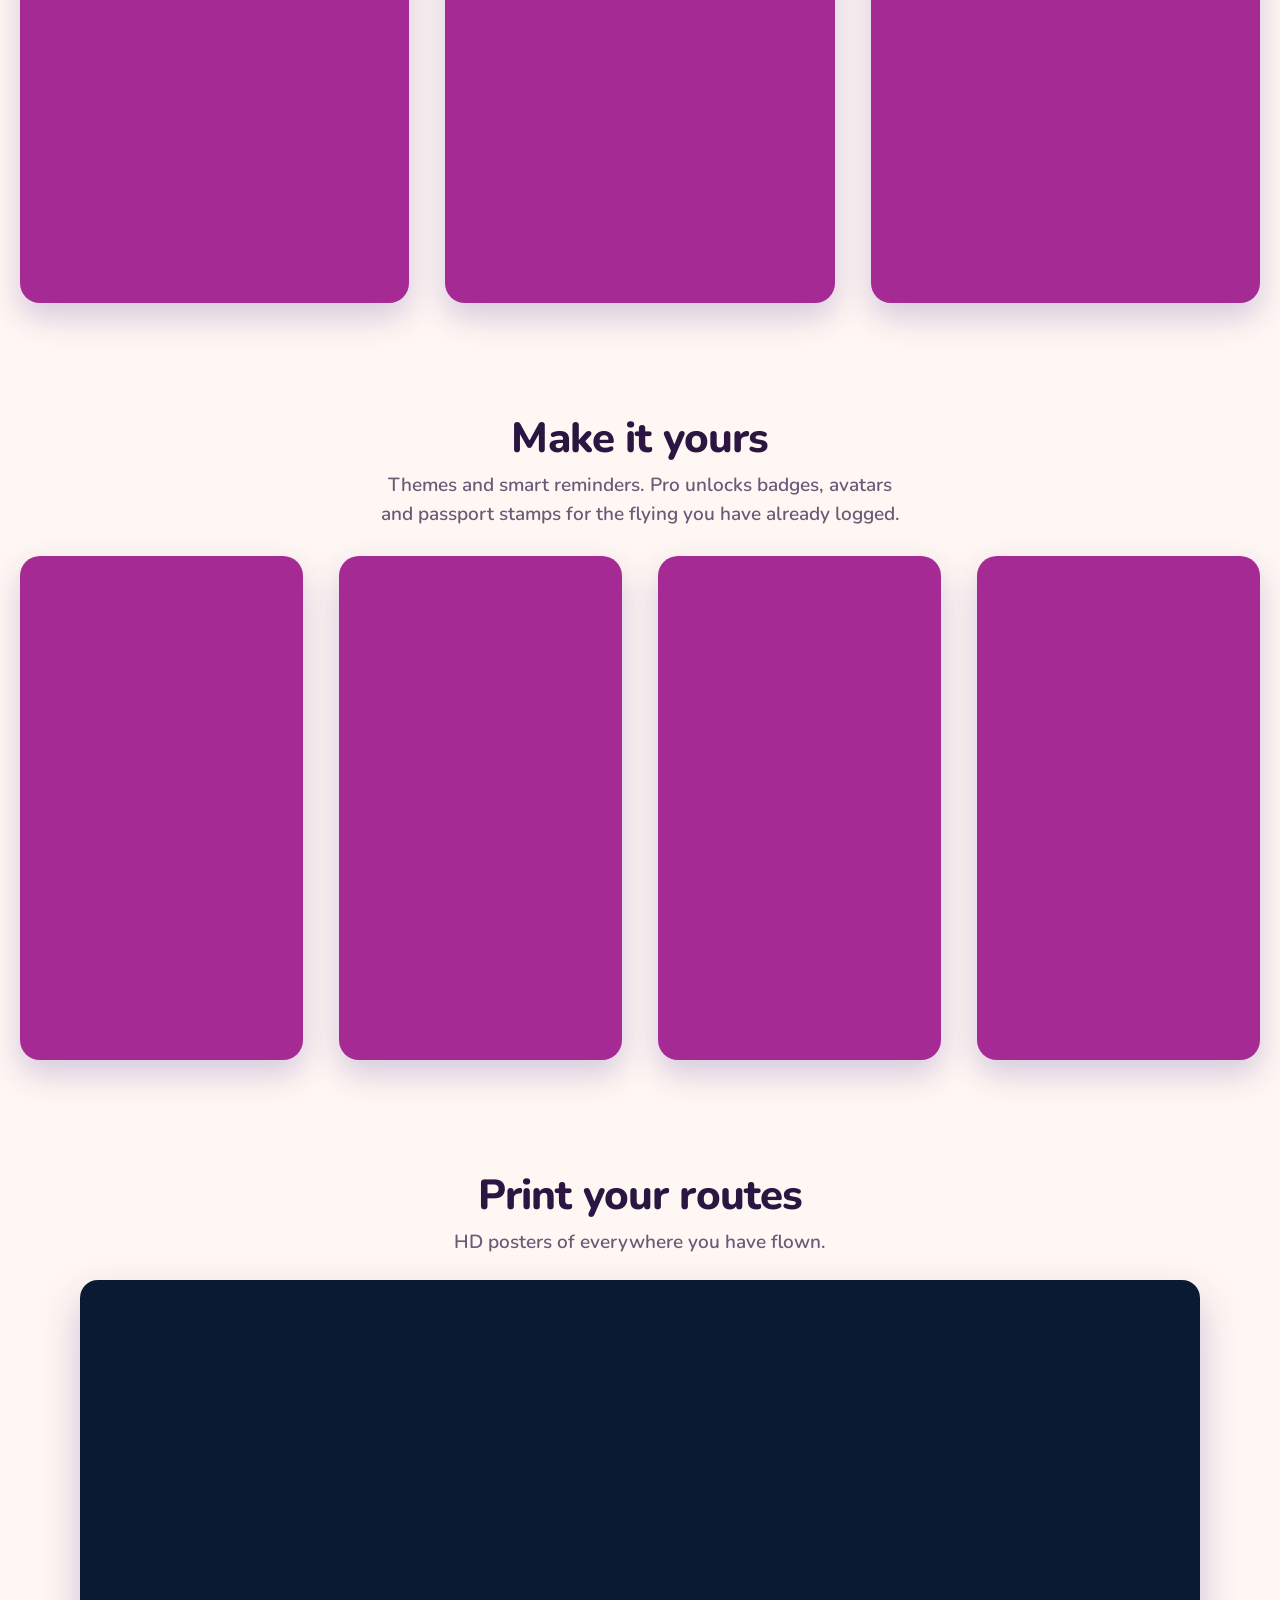
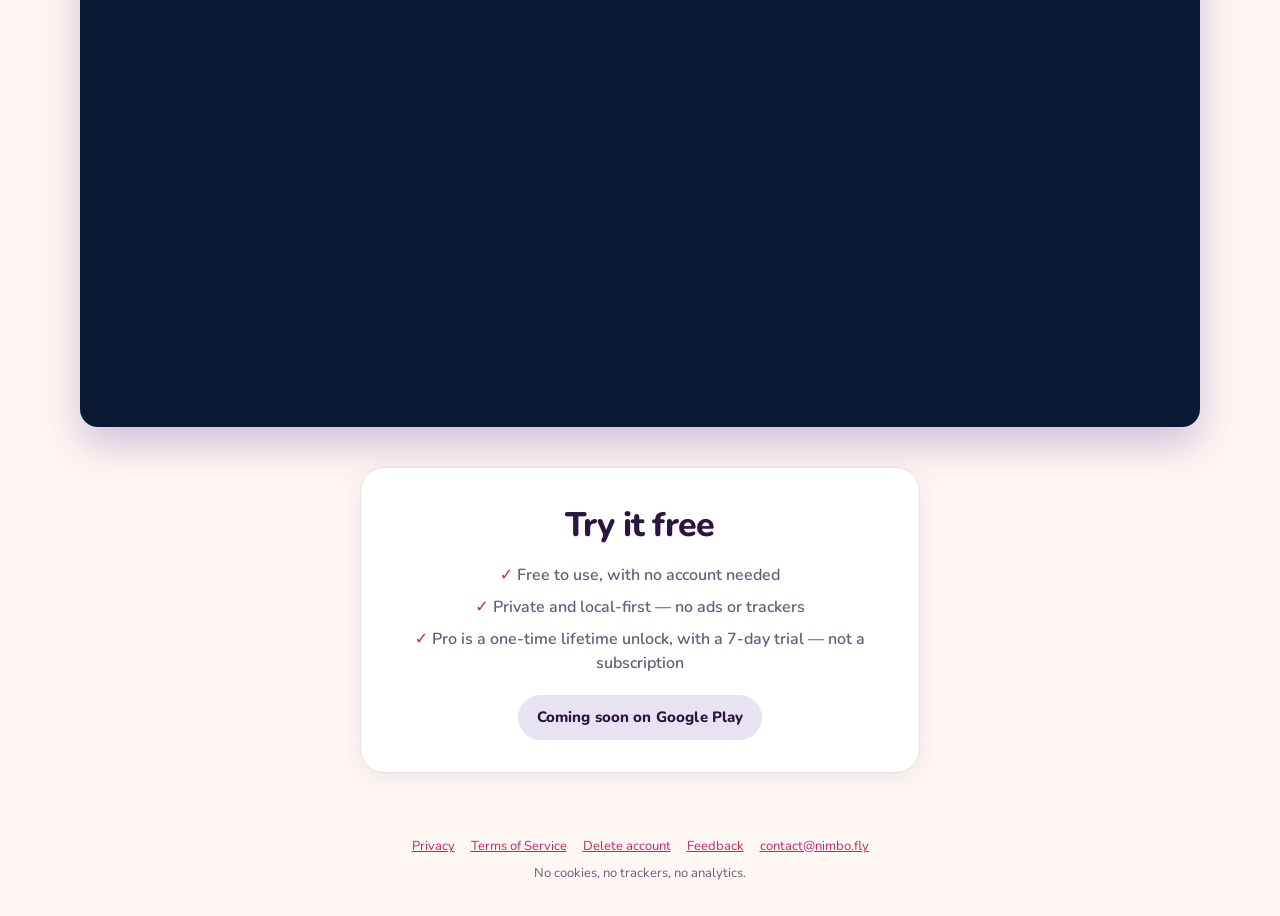
==== commit a3fe5551: "Landing: desktop carousel with centre focus when a gallery row does not fit" ====
--- a/index.html
+++ b/index.html
@@ -24,7 +24,7 @@
 <link rel="icon" href="favicon.png" type="image/png" sizes="32x32">
 <link rel="icon" href="icon.png" type="image/png" sizes="512x512">
 <link rel="apple-touch-icon" href="apple-touch-icon.png">
-<link rel="stylesheet" href="landing.css?v=7">
+<link rel="stylesheet" href="landing.css?v=8">
 </head>
 <body>
 <header class="hero">
@@ -219,5 +219,6 @@
   <p>No cookies, no trackers, no analytics.</p>
 </footer>
 <script src="play.js"></script>
+<script src="gallery.js"></script>
 </body>
 </html>
--- a/landing.css
+++ b/landing.css
@@ -328,9 +328,29 @@
   .strip {
     overflow: visible;
     justify-content: center;
-    flex-wrap: wrap;
+    flex-wrap: nowrap;
     gap: 24px;
   }
+  /* Too narrow for the whole row: one-row carousel (gallery.js), centre
+     card in focus, neighbours smaller and faded. */
+  .strip.carousel {
+    position: relative;
+    justify-content: flex-start;
+    overflow-x: auto;
+    padding: 12px 0 40px;
+  }
+  .strip.carousel li {
+    flex: 0 0 340px;
+    transform: scale(.84);
+    opacity: .55;
+    cursor: pointer;
+    transition: transform .5s ease, opacity .5s ease;
+  }
+  .strip.carousel li:first-child { margin-left: calc(50% - 170px); }
+  .strip.carousel li:last-child { margin-right: calc(50% - 170px); }
+  .strip.carousel li.focus { transform: none; opacity: 1; cursor: default; }
+  .strip.carousel li:hover { transform: scale(.88); }
+  .strip.carousel li.focus:hover { transform: translateY(-6px); }
   .group { max-width: 1180px; }
   .strip { gap: 32px; }
   .strip li { flex: 0 1 340px; transition: transform .25s ease; }
@@ -364,7 +384,7 @@
 }
 @media (prefers-reduced-motion: reduce) {
   html { scroll-behavior: auto; }
-  .strip li { transition: none; }
+  .strip li, .strip.carousel li { transition: none; }
   .strip li:hover { transform: none; }
   * { scroll-behavior: auto; }
 }
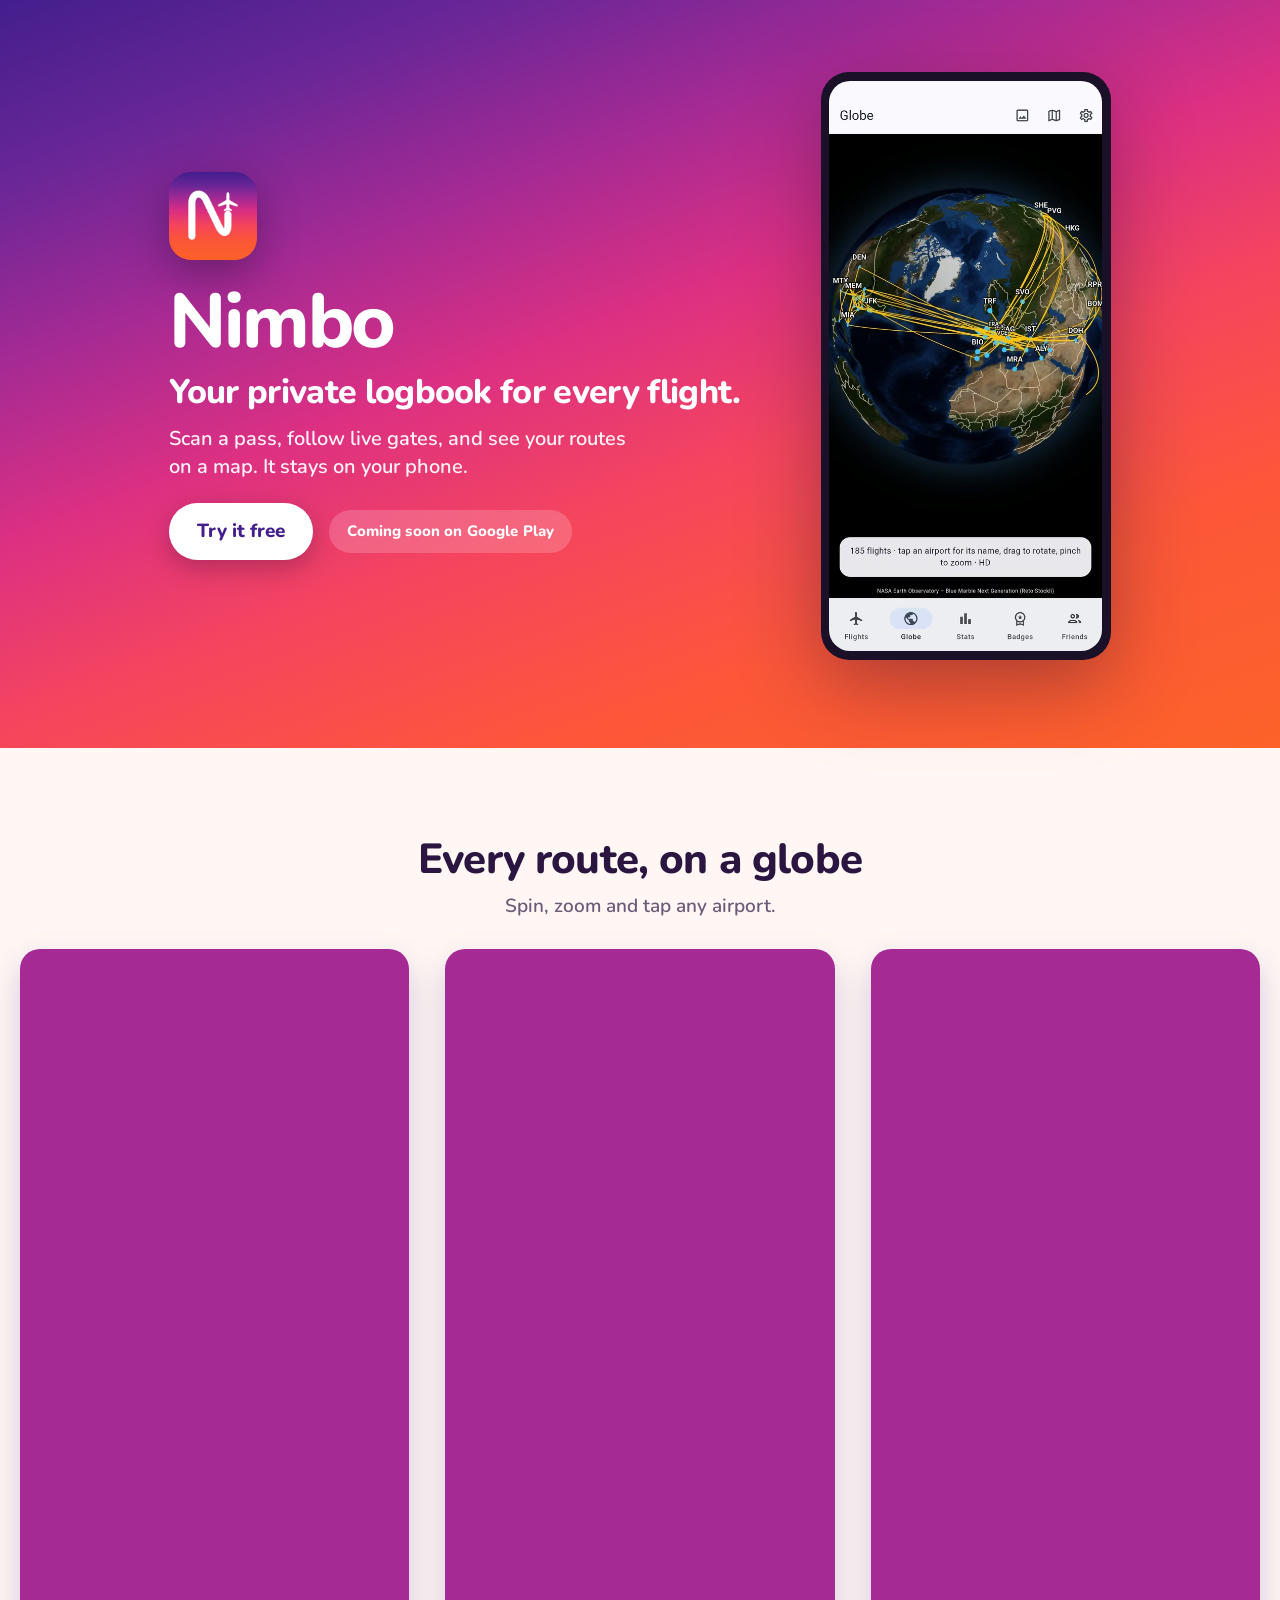
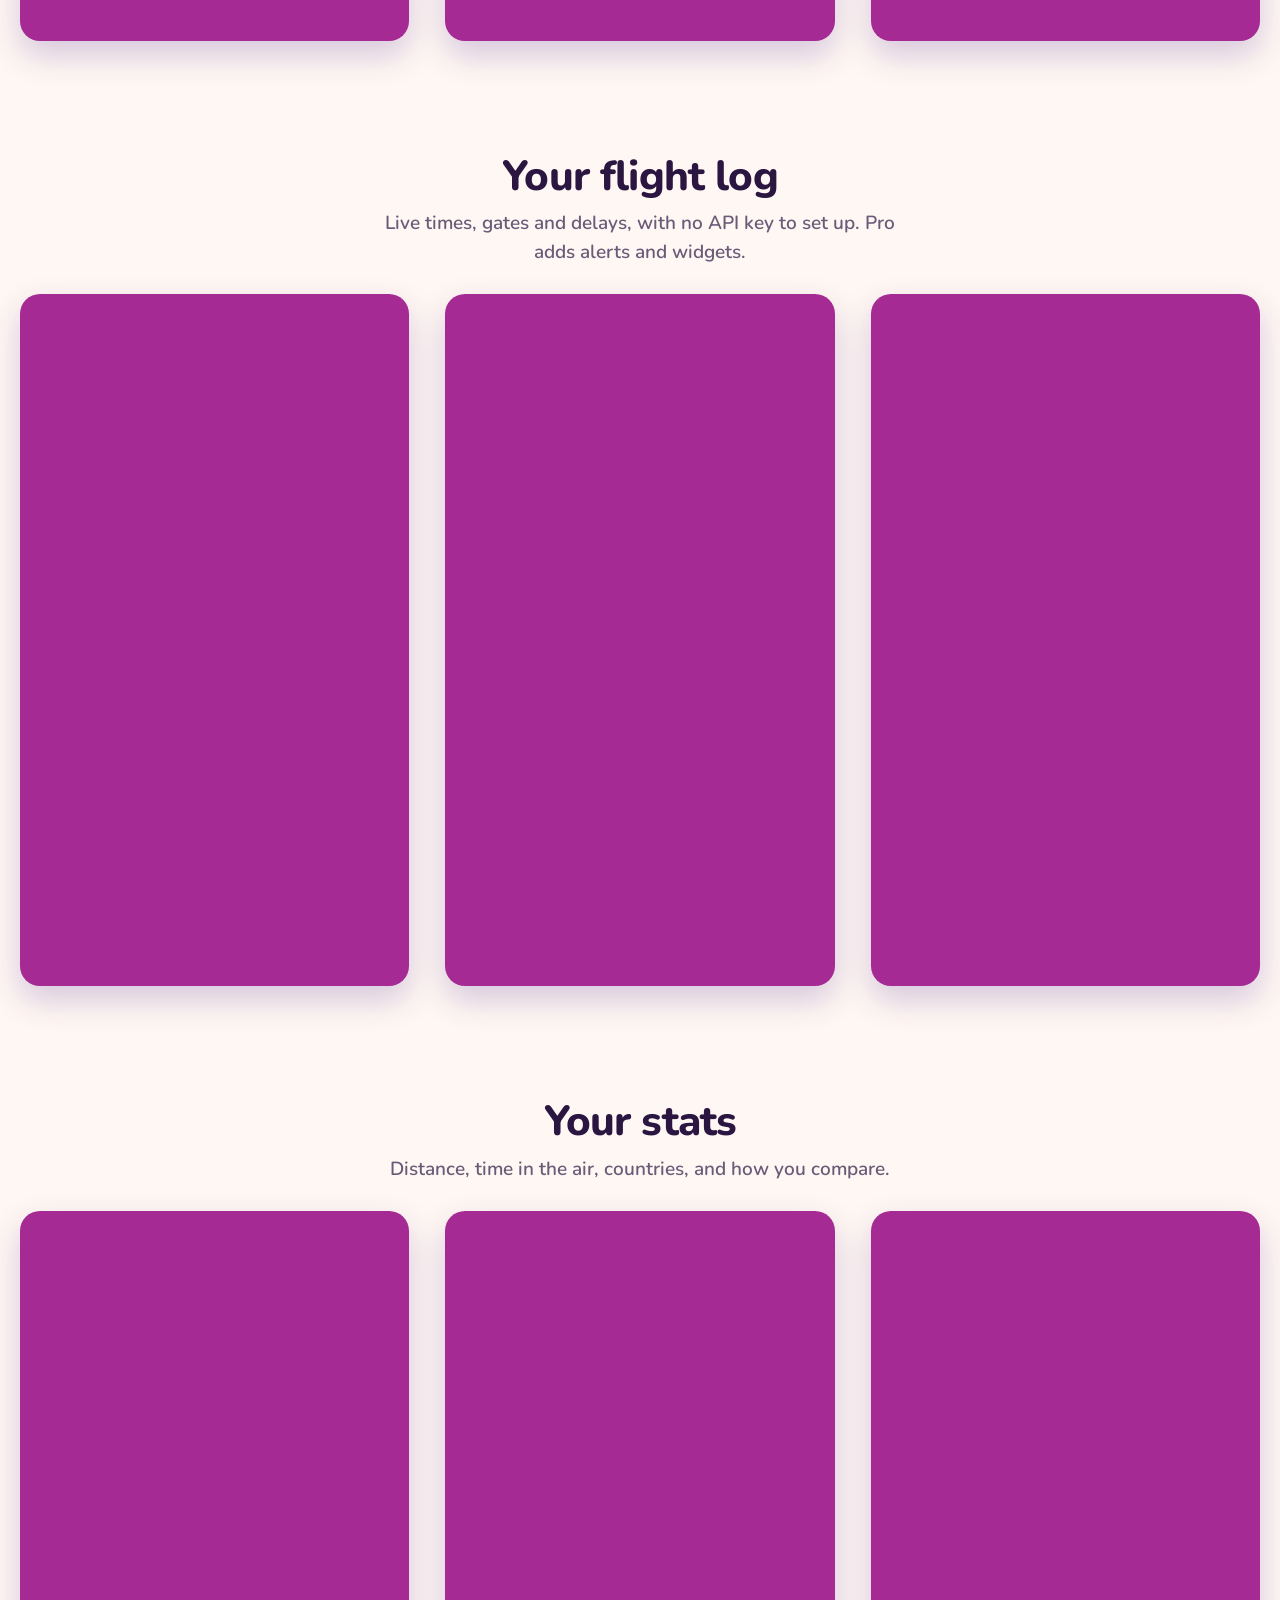
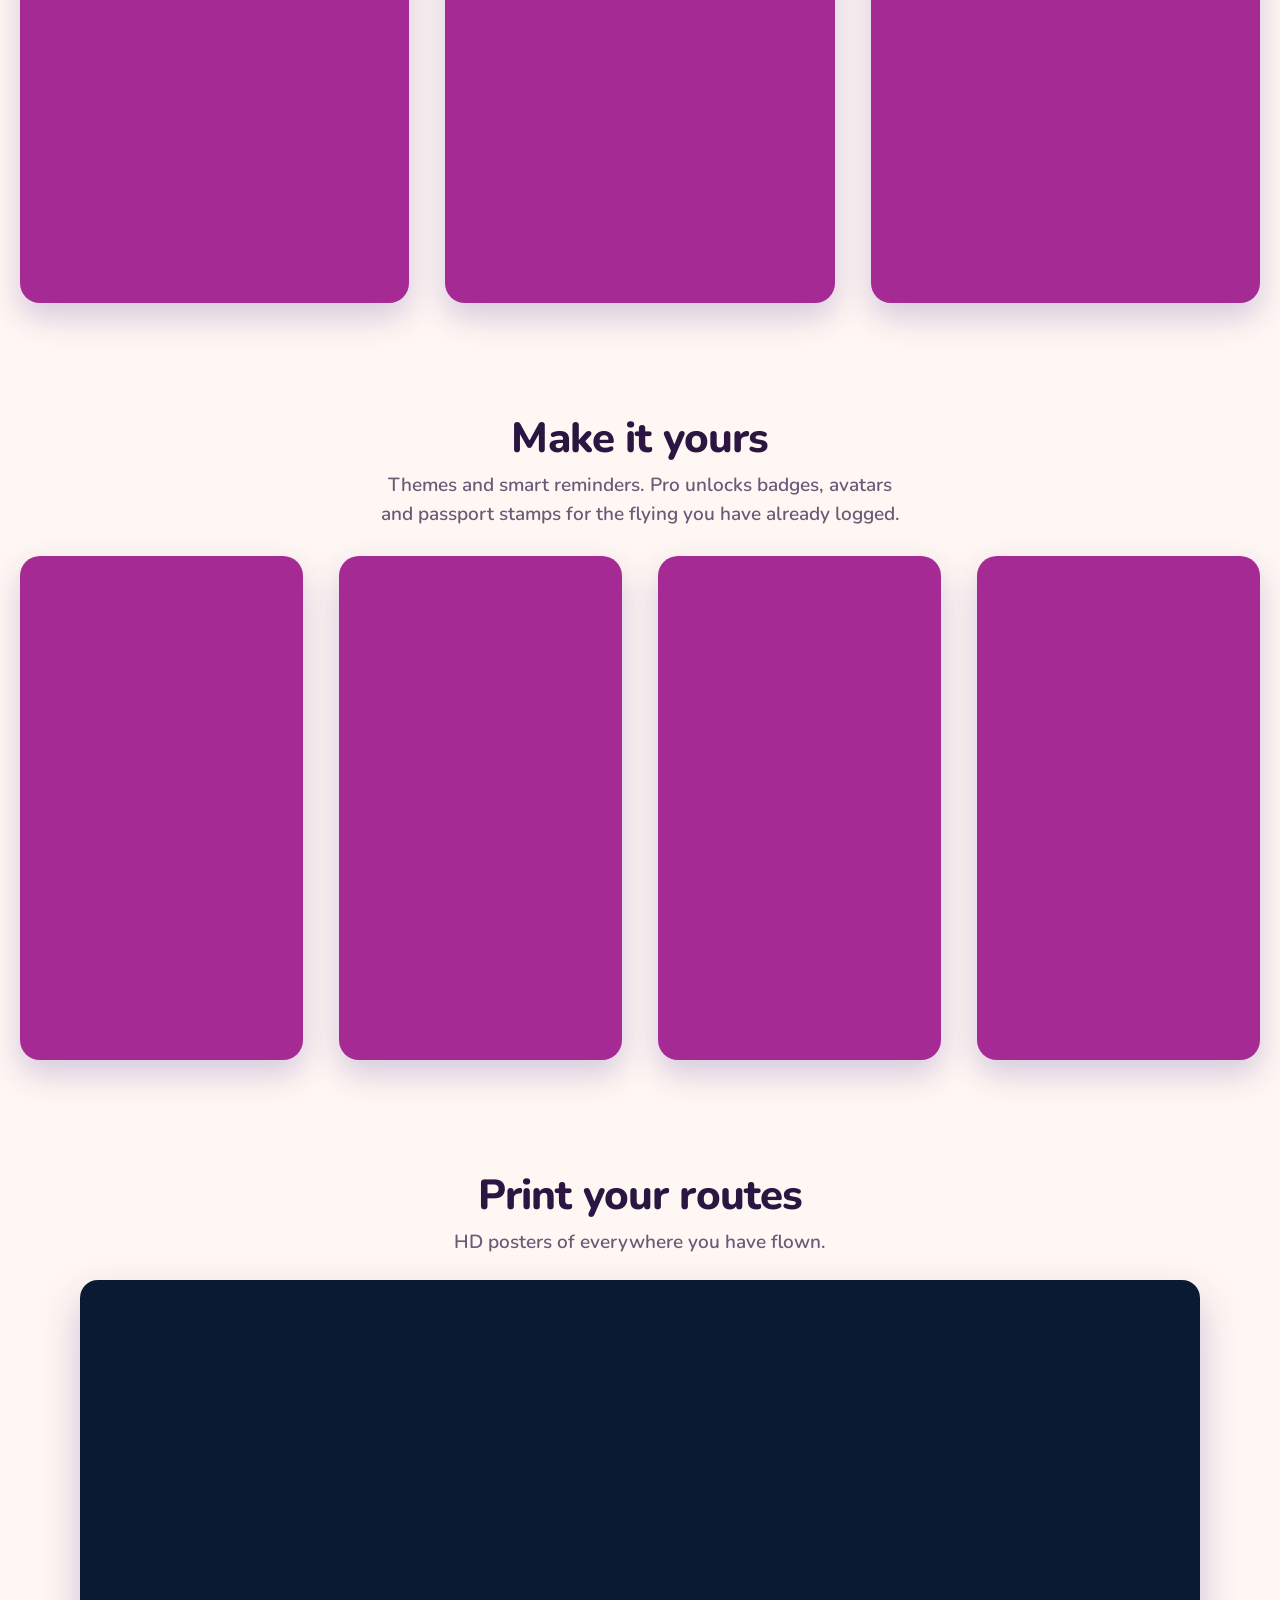
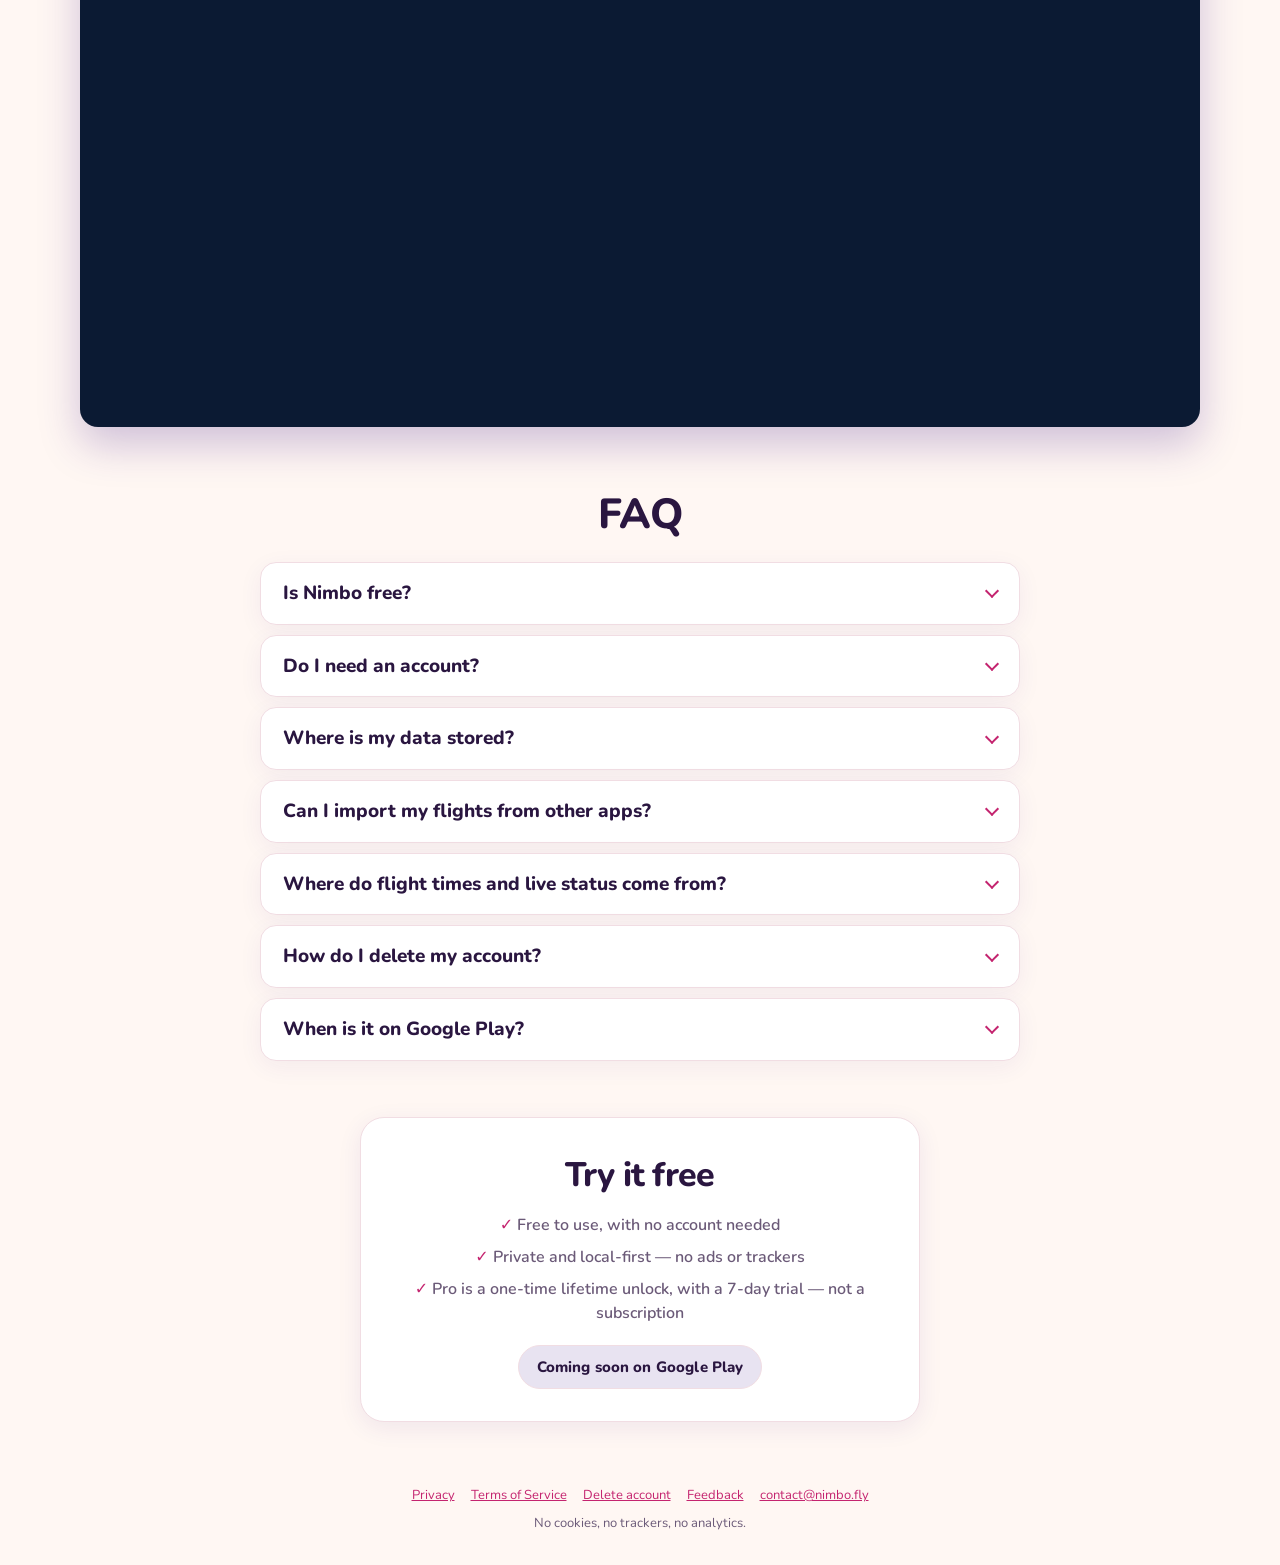
==== commit 38f85246: "Landing: short FAQ before Try it free Seven native details/summary questions (no JS) covering price " ====
--- a/index.html
+++ b/index.html
@@ -24,7 +24,7 @@
 <link rel="icon" href="favicon.png" type="image/png" sizes="32x32">
 <link rel="icon" href="icon.png" type="image/png" sizes="512x512">
 <link rel="apple-touch-icon" href="apple-touch-icon.png">
-<link rel="stylesheet" href="landing.css?v=8">
+<link rel="stylesheet" href="landing.css?v=9">
 </head>
 <body>
 <header class="hero">
@@ -195,6 +195,39 @@
     </div>
   </section>
 
+
+  <section class="faq" id="faq">
+    <h2>FAQ</h2>
+    <details>
+      <summary>Is Nimbo free?</summary>
+      <p>Yes. The basic app is free and works fully without an account. Pro is a one-time lifetime unlock, with a 7-day trial — not a subscription.</p>
+    </details>
+    <details>
+      <summary>Do I need an account?</summary>
+      <p>No. Nimbo works fully without an account. Create one only if you want friends, cloud backup or trip links.</p>
+    </details>
+    <details>
+      <summary>Where is my data stored?</summary>
+      <p>Your flights, notes, photos and settings stay on your phone. If you turn on friends, cloud backup or trip links, that copy is hosted by Supabase on a server in London (<span class="nowrap">AWS eu-west-2</span>, United Kingdom). See the <a href="privacy/">privacy&nbsp;policy</a> for details.</p>
+    </details>
+    <details>
+      <summary>Can I import my flights from other apps?</summary>
+      <p>Yes. You can import flights from FlightMemory, App in the Air, Flighty, Logmytrip, OpenFlights, myFlightradar24, or any CSV.</p>
+    </details>
+    <details>
+      <summary>Where do flight times and live status come from?</summary>
+      <p>Live times, gates and delays, and flight verification, come from AeroDataBox, looked up through our server when you ask for them.</p>
+    </details>
+    <details>
+      <summary>How do I delete my account?</summary>
+      <p>In the app, go to Settings → Friends &amp; cloud and tap Delete my account and data. You can also delete your account without the app on the <a href="delete/">delete&nbsp;account</a> page.</p>
+    </details>
+    <details>
+      <summary>When is it on Google Play?</summary>
+      <p>Nimbo is currently in closed testing. Coming soon on Google Play.</p>
+    </details>
+  </section>
+
   <section class="try" id="try">
     <h2>Try it free</h2>
     <ul>
@@ -218,6 +251,70 @@
   </nav>
   <p>No cookies, no trackers, no analytics.</p>
 </footer>
+<script type="application/ld+json">
+{
+  "@context": "https://schema.org",
+  "@type": "FAQPage",
+  "mainEntity": [
+    {
+      "@type": "Question",
+      "name": "Is Nimbo free?",
+      "acceptedAnswer": {
+        "@type": "Answer",
+        "text": "Yes. The basic app is free and works fully without an account. Pro is a one-time lifetime unlock, with a 7-day trial — not a subscription."
+      }
+    },
+    {
+      "@type": "Question",
+      "name": "Do I need an account?",
+      "acceptedAnswer": {
+        "@type": "Answer",
+        "text": "No. Nimbo works fully without an account. Create one only if you want friends, cloud backup or trip links."
+      }
+    },
+    {
+      "@type": "Question",
+      "name": "Where is my data stored?",
+      "acceptedAnswer": {
+        "@type": "Answer",
+        "text": "Your flights, notes, photos and settings stay on your phone. If you turn on friends, cloud backup or trip links, that copy is hosted by Supabase on a server in London (AWS eu-west-2, United Kingdom). See the privacy policy at https://nimbo.fly/privacy/ for details."
+      }
+    },
+    {
+      "@type": "Question",
+      "name": "Can I import my flights from other apps?",
+      "acceptedAnswer": {
+        "@type": "Answer",
+        "text": "Yes. You can import flights from FlightMemory, App in the Air, Flighty, Logmytrip, OpenFlights, myFlightradar24, or any CSV."
+      }
+    },
+    {
+      "@type": "Question",
+      "name": "Where do flight times and live status come from?",
+      "acceptedAnswer": {
+        "@type": "Answer",
+        "text": "Live times, gates and delays, and flight verification, come from AeroDataBox, looked up through our server when you ask for them."
+      }
+    },
+    {
+      "@type": "Question",
+      "name": "How do I delete my account?",
+      "acceptedAnswer": {
+        "@type": "Answer",
+        "text": "In the app, go to Settings → Friends & cloud and tap Delete my account and data. You can also delete your account without the app at https://nimbo.fly/delete/."
+      }
+    },
+    {
+      "@type": "Question",
+      "name": "When is it on Google Play?",
+      "acceptedAnswer": {
+        "@type": "Answer",
+        "text": "Nimbo is currently in closed testing. Coming soon on Google Play."
+      }
+    }
+  ]
+}
+</script>
 <script src="play.js"></script>
 <script src="gallery.js"></script>
 </body>
--- a/landing.css
+++ b/landing.css
@@ -309,6 +309,73 @@
 }
 a { color: var(--accent); }
 .foot p { margin: 0; }
+
+
+/* FAQ: native <details> accordions, no JS. */
+.faq {
+  max-width: 720px;
+  margin: 16px auto 40px;
+  padding: 8px 20px 0;
+}
+.faq h2 {
+  font-size: clamp(24px, 5vw, 34px);
+  font-weight: 800;
+  letter-spacing: -.02em;
+  margin: 0 0 16px;
+  text-align: center;
+}
+.faq details {
+  background: var(--card);
+  border: 1px solid var(--line);
+  border-radius: 16px;
+  margin: 0 0 10px;
+  box-shadow: 0 6px 24px rgba(68, 30, 141, .06);
+}
+.faq summary {
+  display: flex;
+  align-items: center;
+  justify-content: space-between;
+  gap: 12px;
+  cursor: pointer;
+  font-weight: 800;
+  font-size: 16px;
+  line-height: 1.3;
+  padding: 16px 18px;
+  list-style: none;
+}
+.faq summary::-webkit-details-marker,
+.faq summary::marker { display: none; content: ""; }
+.faq summary::after {
+  content: "";
+  width: 8px;
+  height: 8px;
+  border-right: 2px solid var(--accent);
+  border-bottom: 2px solid var(--accent);
+  transform: rotate(45deg);
+  flex: 0 0 auto;
+  margin-top: -4px;
+  transition: transform .2s ease;
+}
+.faq details[open] summary::after {
+  transform: rotate(225deg);
+  margin-top: 4px;
+}
+.faq summary:focus { outline: none; }
+.faq summary:focus-visible {
+  outline: 2px solid var(--accent);
+  outline-offset: 2px;
+  border-radius: 12px;
+}
+.faq details p {
+  margin: 0;
+  padding: 0 18px 16px;
+  color: var(--muted);
+  font-weight: 600;
+  font-size: 16px;
+  line-height: 1.45;
+  text-align: left;
+}
+.faq a, .faq .nowrap { white-space: nowrap; }
 
 @media (min-width: 840px) {
   .hero { padding: 56px 40px 72px; }
@@ -381,10 +448,15 @@
   .strip { gap: 36px; }
   .strip li { flex-basis: 390px; }
   .wide { max-width: 1160px; }
+  .faq { max-width: 800px; margin-bottom: 56px; }
+  .faq h2 { font-size: 42px; }
+  .faq summary { font-size: 19px; padding: 18px 22px; }
+  .faq details p { font-size: 18px; padding: 0 22px 18px; }
 }
 @media (prefers-reduced-motion: reduce) {
   html { scroll-behavior: auto; }
   .strip li, .strip.carousel li { transition: none; }
   .strip li:hover { transform: none; }
   * { scroll-behavior: auto; }
-}
+  .faq summary::after { transition: none; }
+}
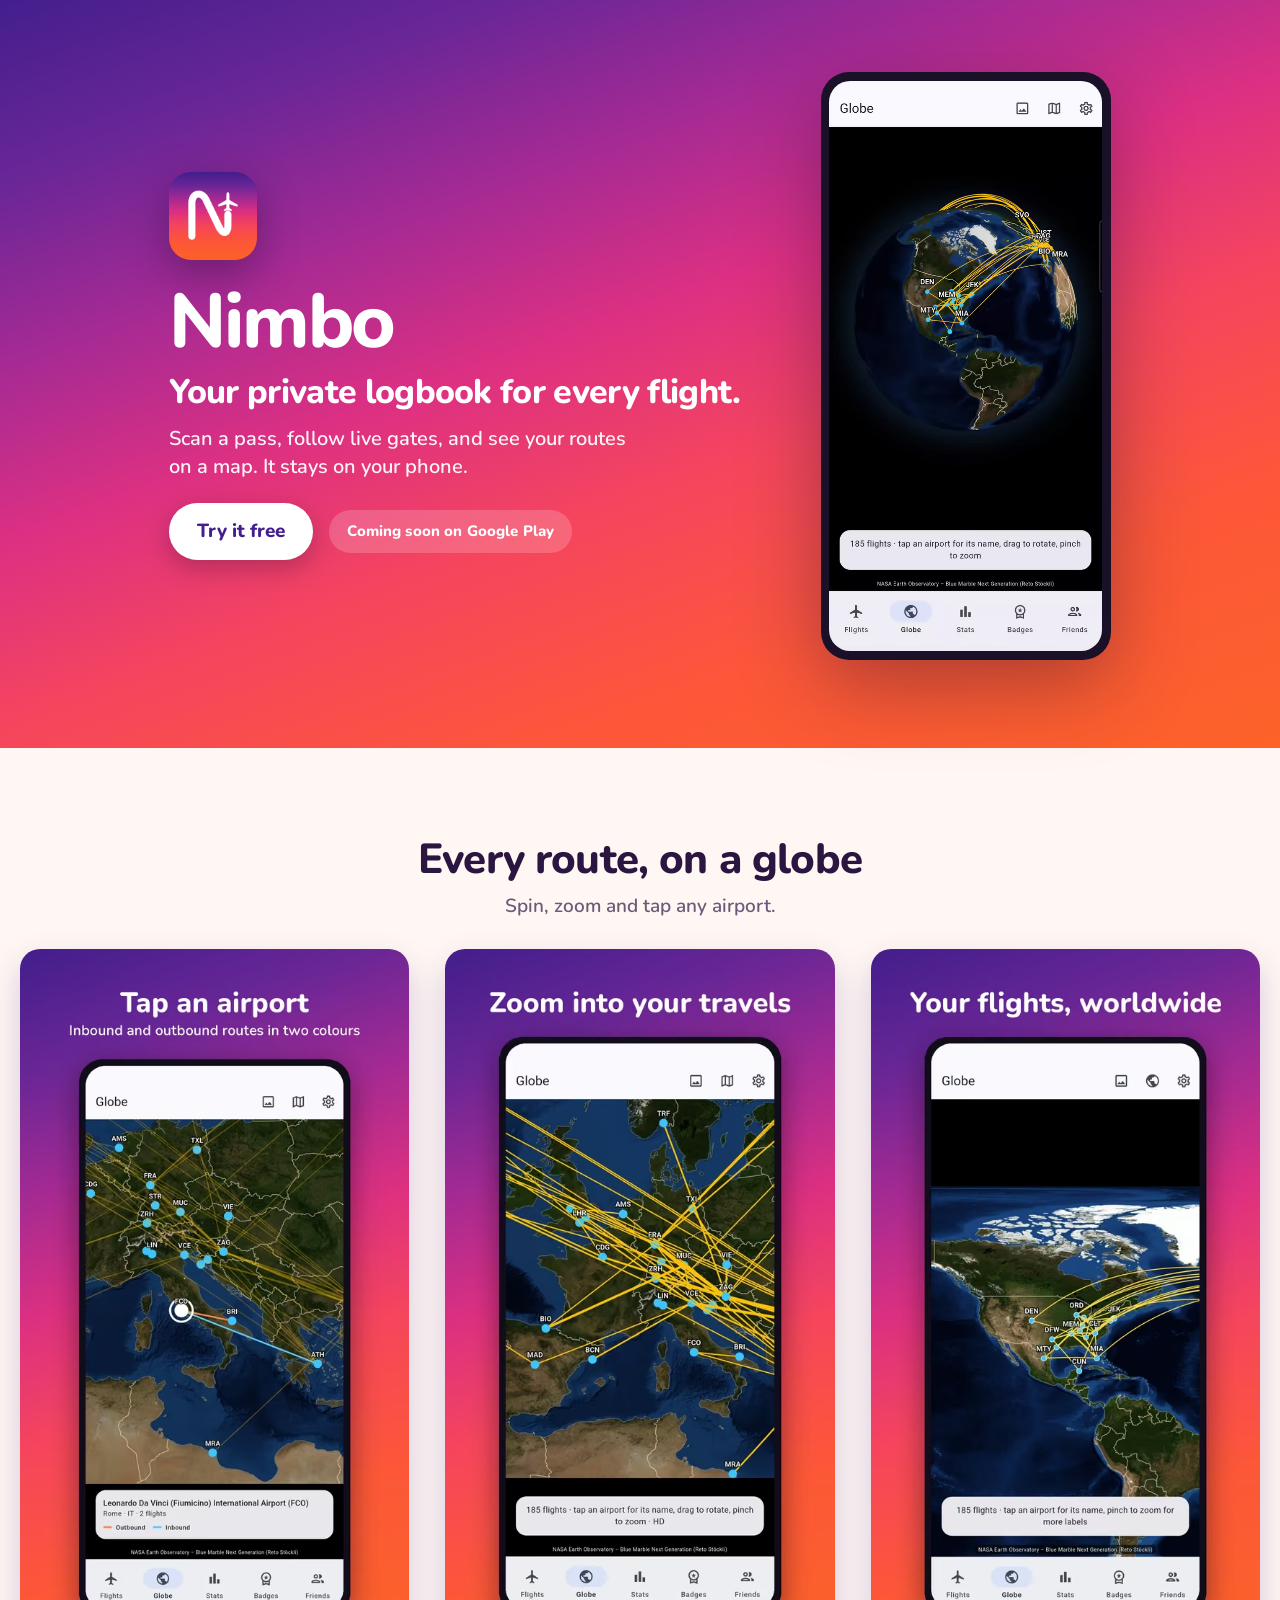
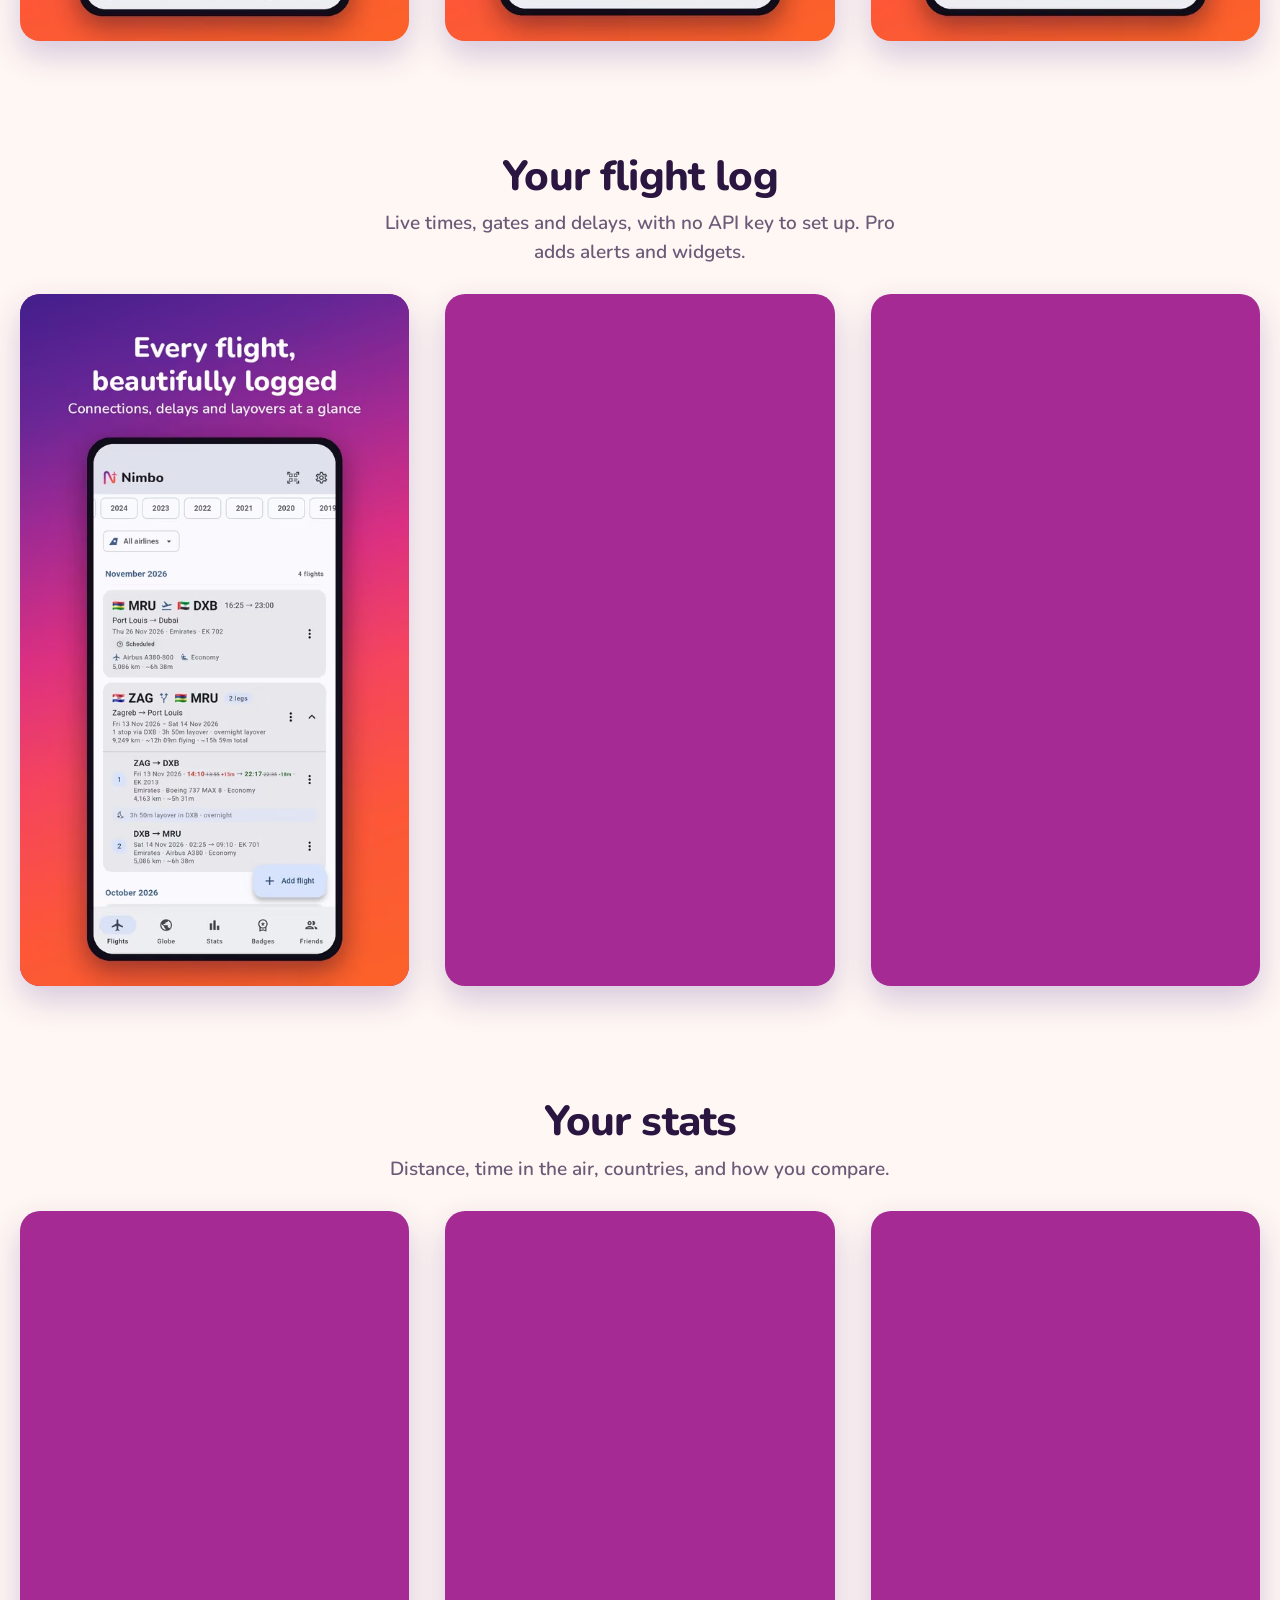
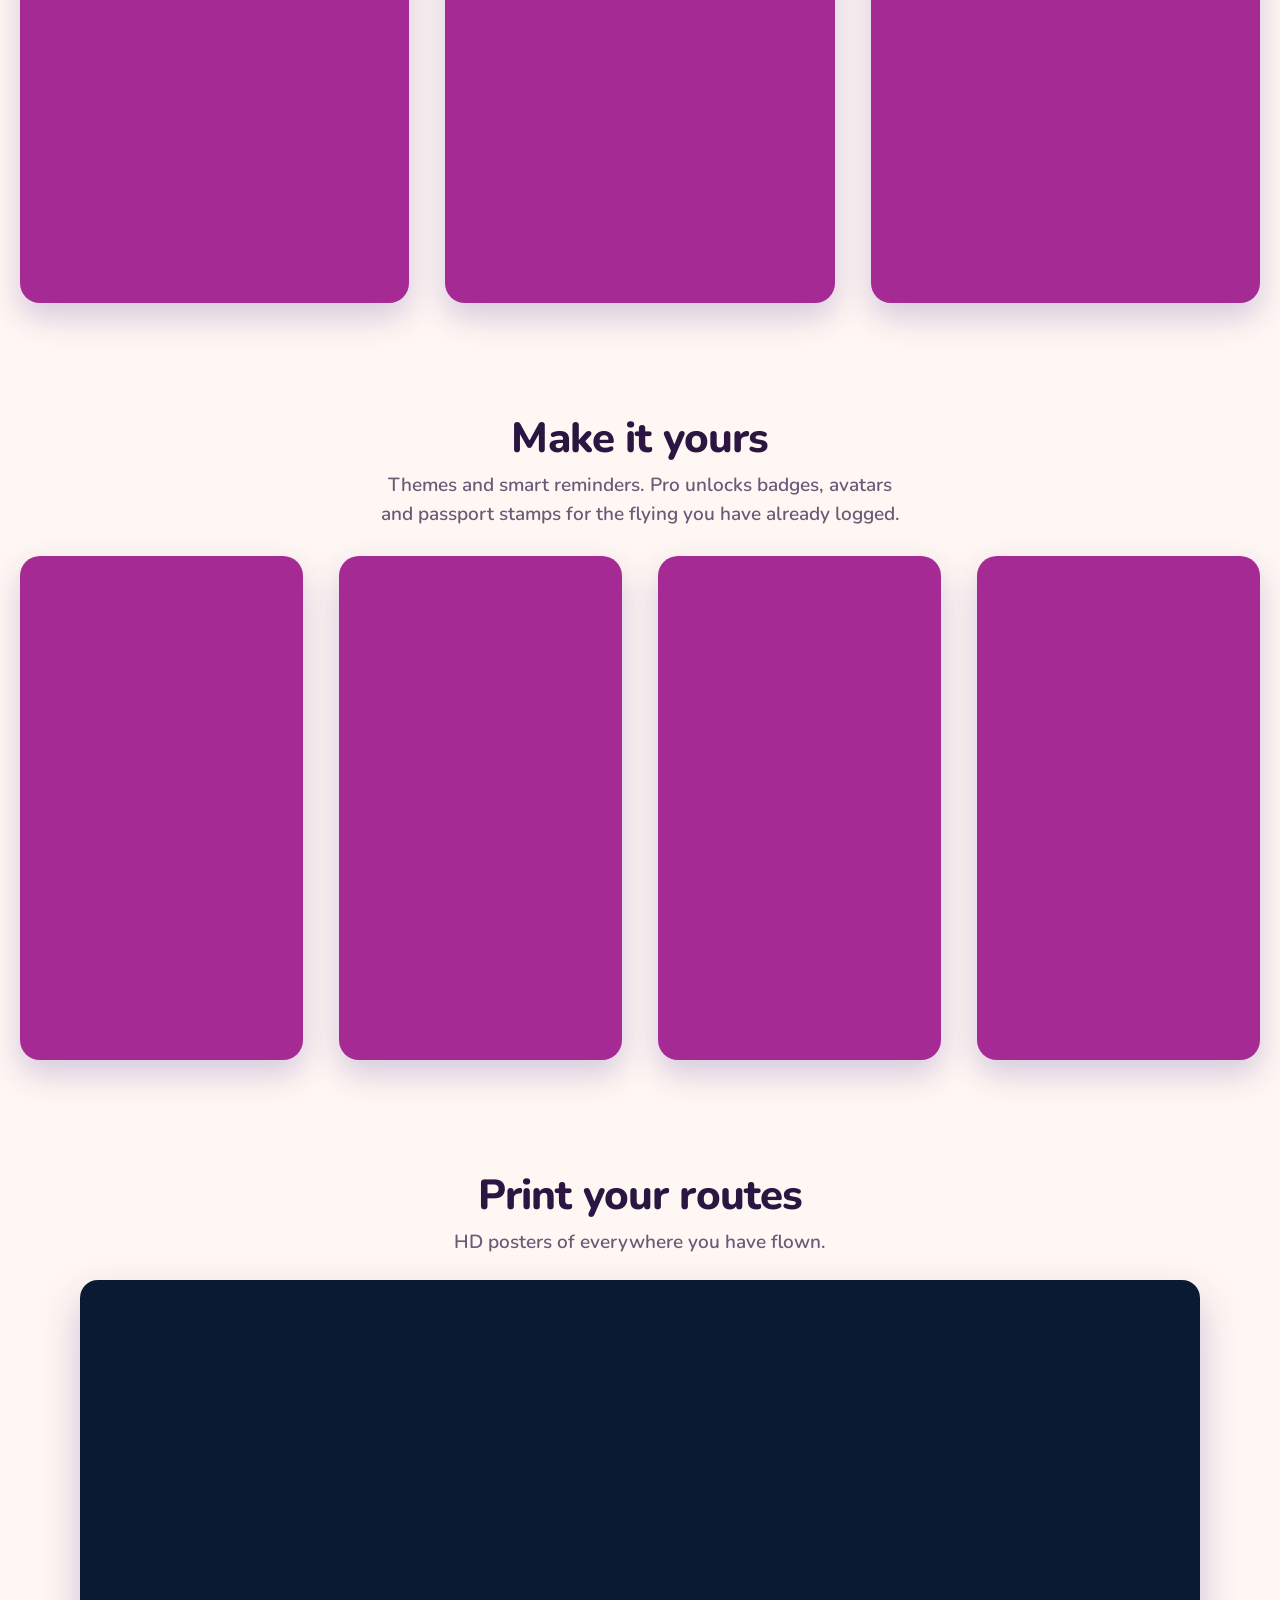
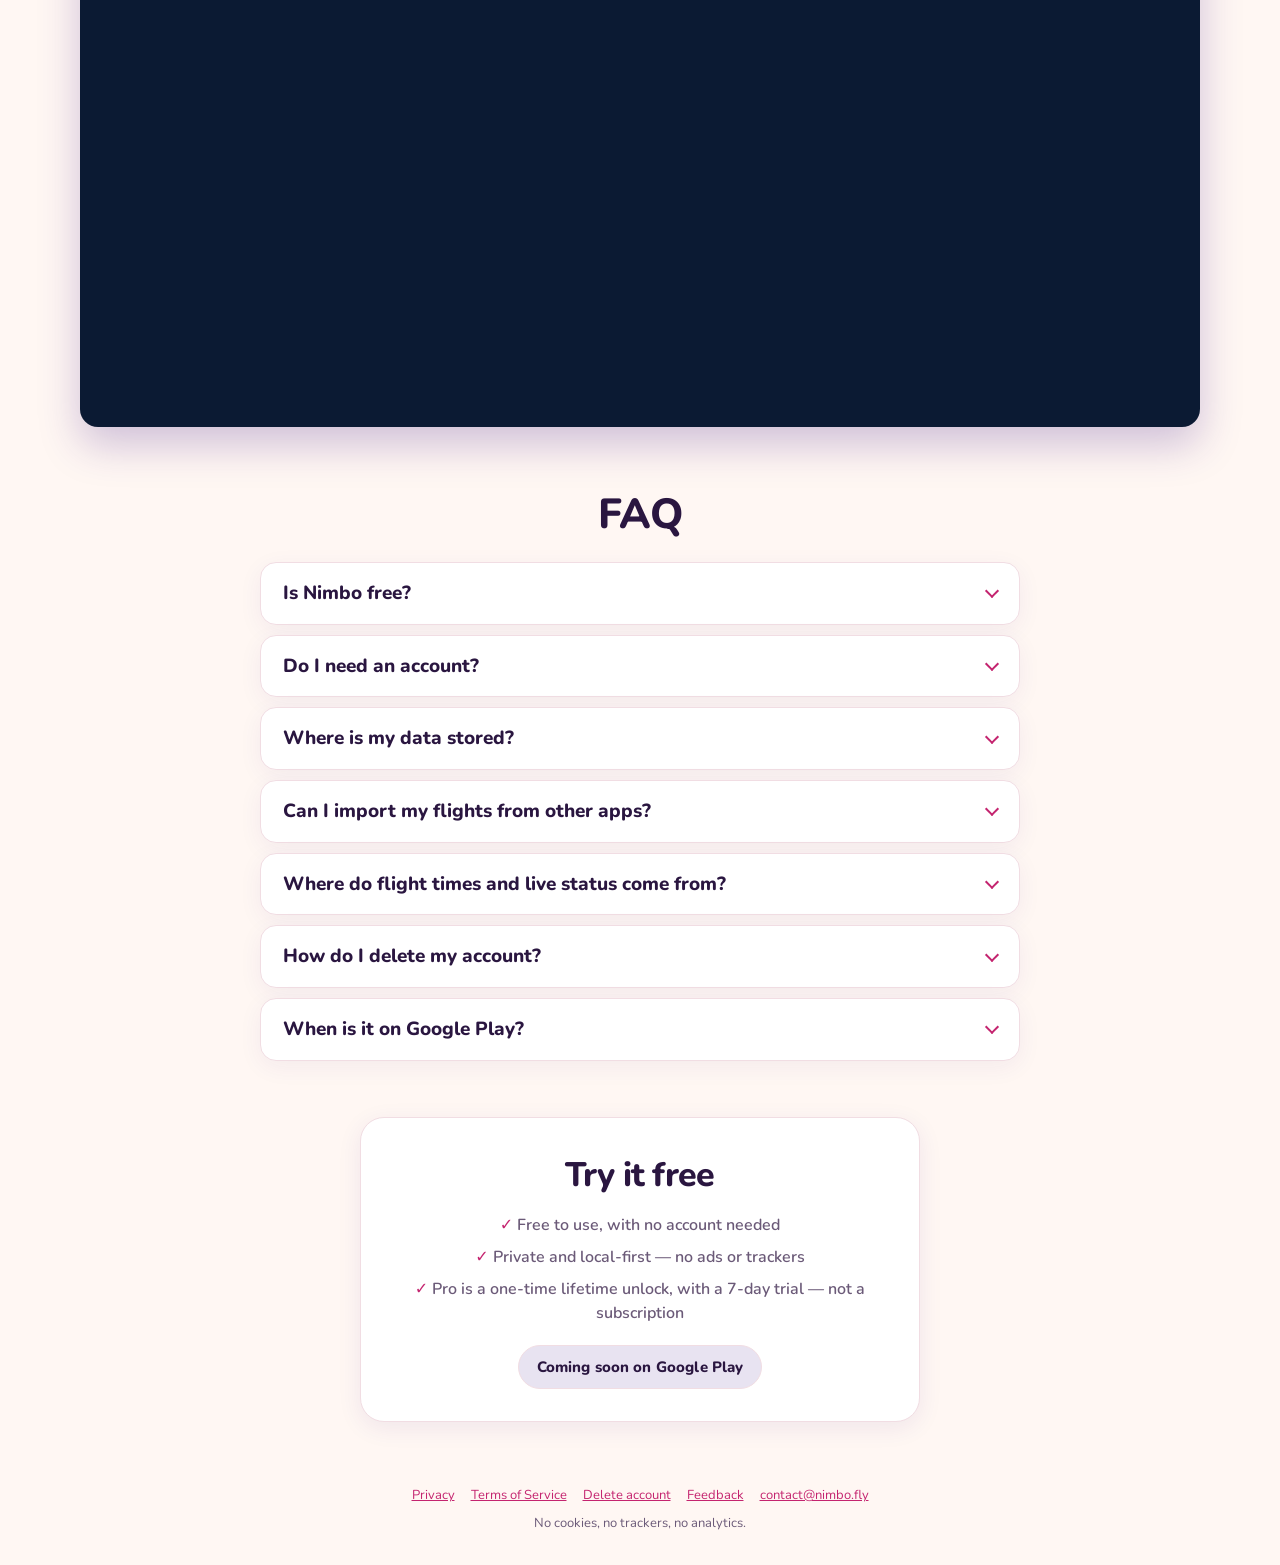
==== commit 5ca172a3: "Landing: looping globe demo clip in the hero phone Replace the static hero screenshot with a short m" ====
--- a/index.html
+++ b/index.html
@@ -5,7 +5,7 @@
 <script src="redirect.js"></script>
 <meta name="viewport" content="width=device-width, initial-scale=1, viewport-fit=cover">
 <meta name="referrer" content="no-referrer">
-<meta http-equiv="Content-Security-Policy" content="default-src 'none'; script-src 'self'; style-src 'self'; font-src 'self'; img-src 'self'; base-uri 'none'; form-action 'none'">
+<meta http-equiv="Content-Security-Policy" content="default-src 'none'; script-src 'self'; style-src 'self'; font-src 'self'; img-src 'self'; media-src 'self'; base-uri 'none'; form-action 'none'">
 <meta name="theme-color" content="#DD3082">
 <title>Nimbo – My Flight Log</title>
 <meta name="description" content="Your private logbook for every flight. Scan a boarding pass, follow live gates and delays, and see every route on a map — all on your phone.">
@@ -24,7 +24,7 @@
 <link rel="icon" href="favicon.png" type="image/png" sizes="32x32">
 <link rel="icon" href="icon.png" type="image/png" sizes="512x512">
 <link rel="apple-touch-icon" href="apple-touch-icon.png">
-<link rel="stylesheet" href="landing.css?v=9">
+<link rel="stylesheet" href="landing.css?v=10">
 </head>
 <body>
 <header class="hero">
@@ -44,11 +44,10 @@
   <div class="hero-phone">
     <figure class="phone">
       <div class="bezel">
-        <picture>
-          <source type="image/avif" srcset="shots/globe-540.avif 540w, shots/globe-1080.avif 1080w" sizes="(min-width: 1100px) 290px, (min-width: 840px) 250px, 68vw">
-          <source type="image/webp" srcset="shots/globe-540.webp 540w, shots/globe-1080.webp 1080w" sizes="(min-width: 1100px) 290px, (min-width: 840px) 250px, 68vw">
-          <img src="shots/globe-540.jpg" width="540" height="1130" alt="Nimbo 3D globe at night with golden route arcs from Europe to Asia, Africa and the Americas." fetchpriority="high" decoding="async">
-        </picture>
+        <video autoplay muted loop playsinline preload="auto" poster="shots/globe-540.jpg" width="540" height="1130" aria-label="Nimbo 3D globe at night with golden route arcs, rotating slowly and opening airport details when an airport is tapped.">
+          <source src="shots/globe-540.webm" type="video/webm">
+          <source src="shots/globe-540.mp4" type="video/mp4">
+        </video>
       </div>
     </figure>
   </div>
@@ -224,7 +223,7 @@
     </details>
     <details>
       <summary>When is it on Google Play?</summary>
-      <p>Nimbo is currently in closed testing. Coming soon on Google Play.</p>
+      <p>Coming soon on Google Play.</p>
     </details>
   </section>
 
@@ -309,7 +308,7 @@
       "name": "When is it on Google Play?",
       "acceptedAnswer": {
         "@type": "Answer",
-        "text": "Nimbo is currently in closed testing. Coming soon on Google Play."
+        "text": "Coming soon on Google Play."
       }
     }
   ]
--- a/landing.css
+++ b/landing.css
@@ -145,7 +145,7 @@
   border: 1px solid rgba(255, 255, 255, .12);
   overflow: hidden;
 }
-.bezel picture, .bezel img {
+.bezel picture, .bezel img, .bezel video {
   display: block;
   width: 100%;
   max-width: 100%;
@@ -189,7 +189,7 @@
   border-radius: 28px;
   border: 0;
 }
-.hero .bezel picture, .hero .bezel img { border-radius: 21px; }
+.hero .bezel picture, .hero .bezel img, .hero .bezel video { border-radius: 21px; }
 
 main { padding: 8px 0 24px; }
 
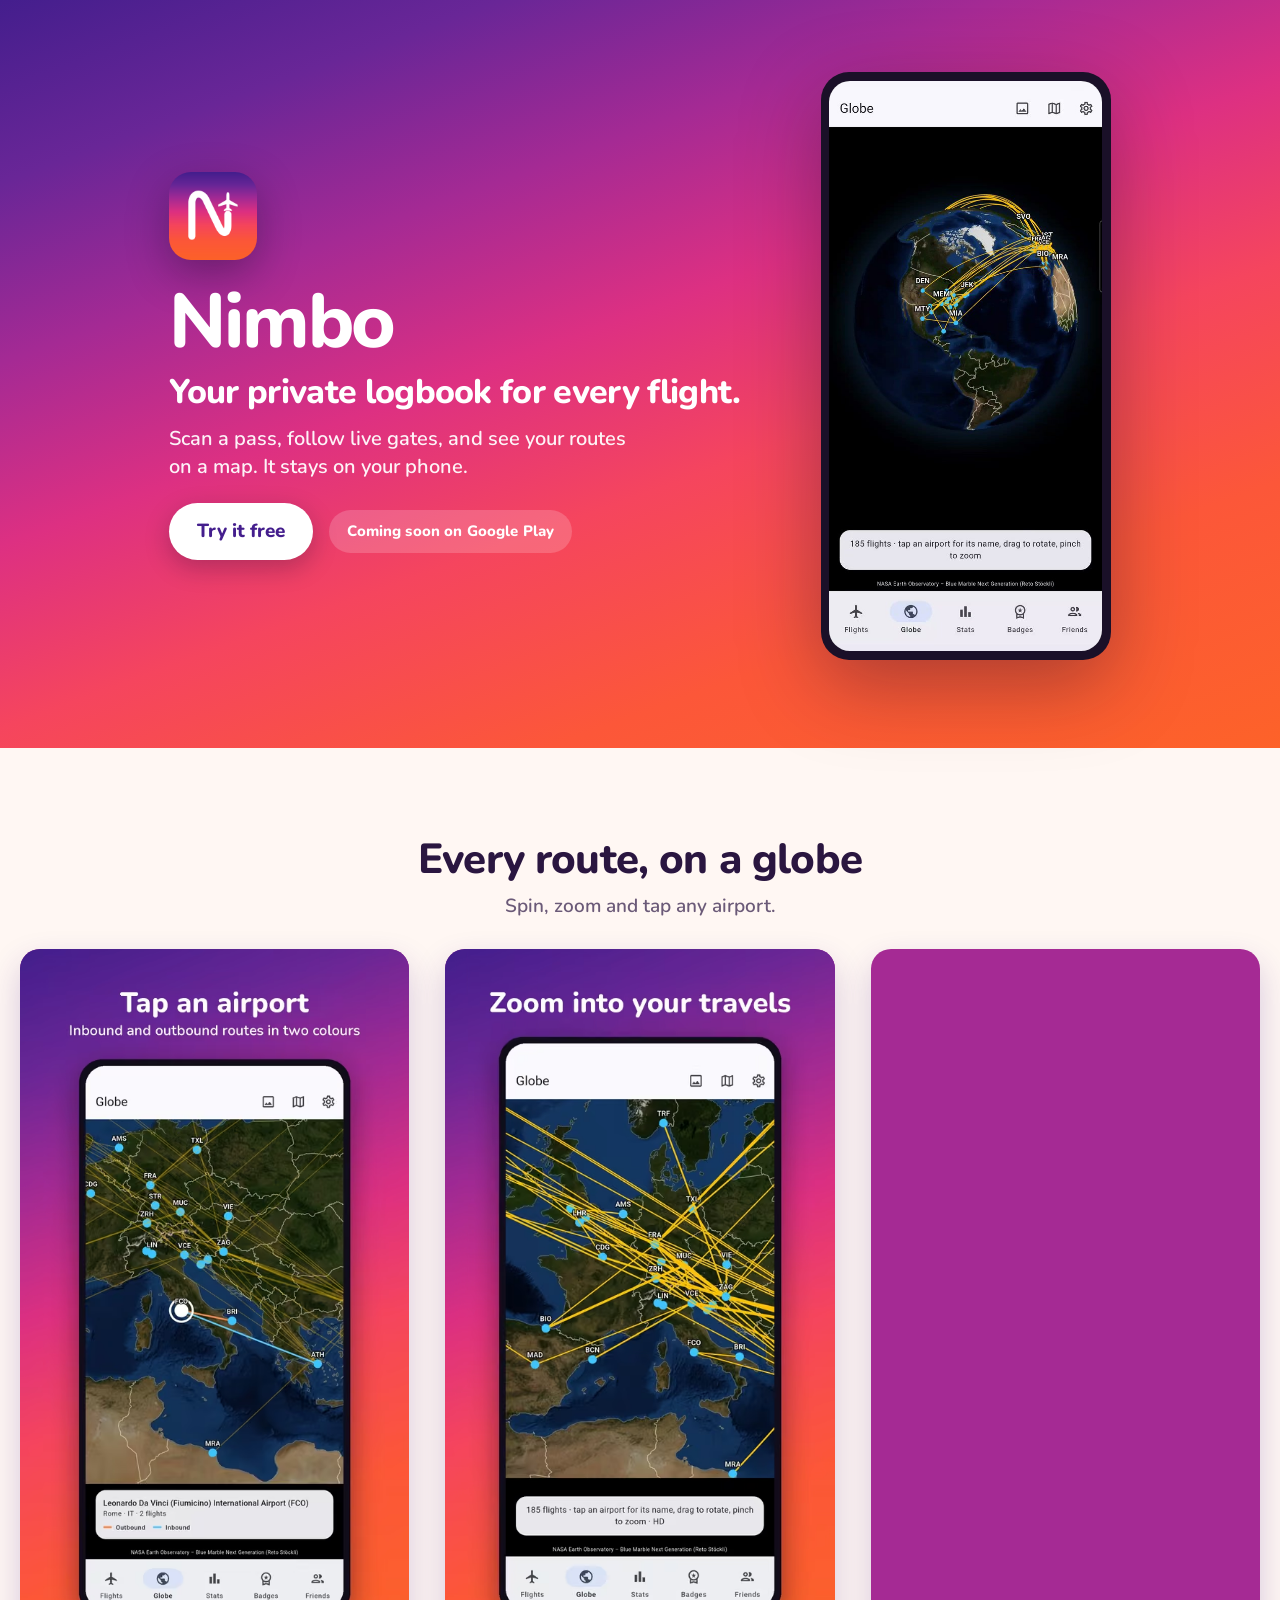
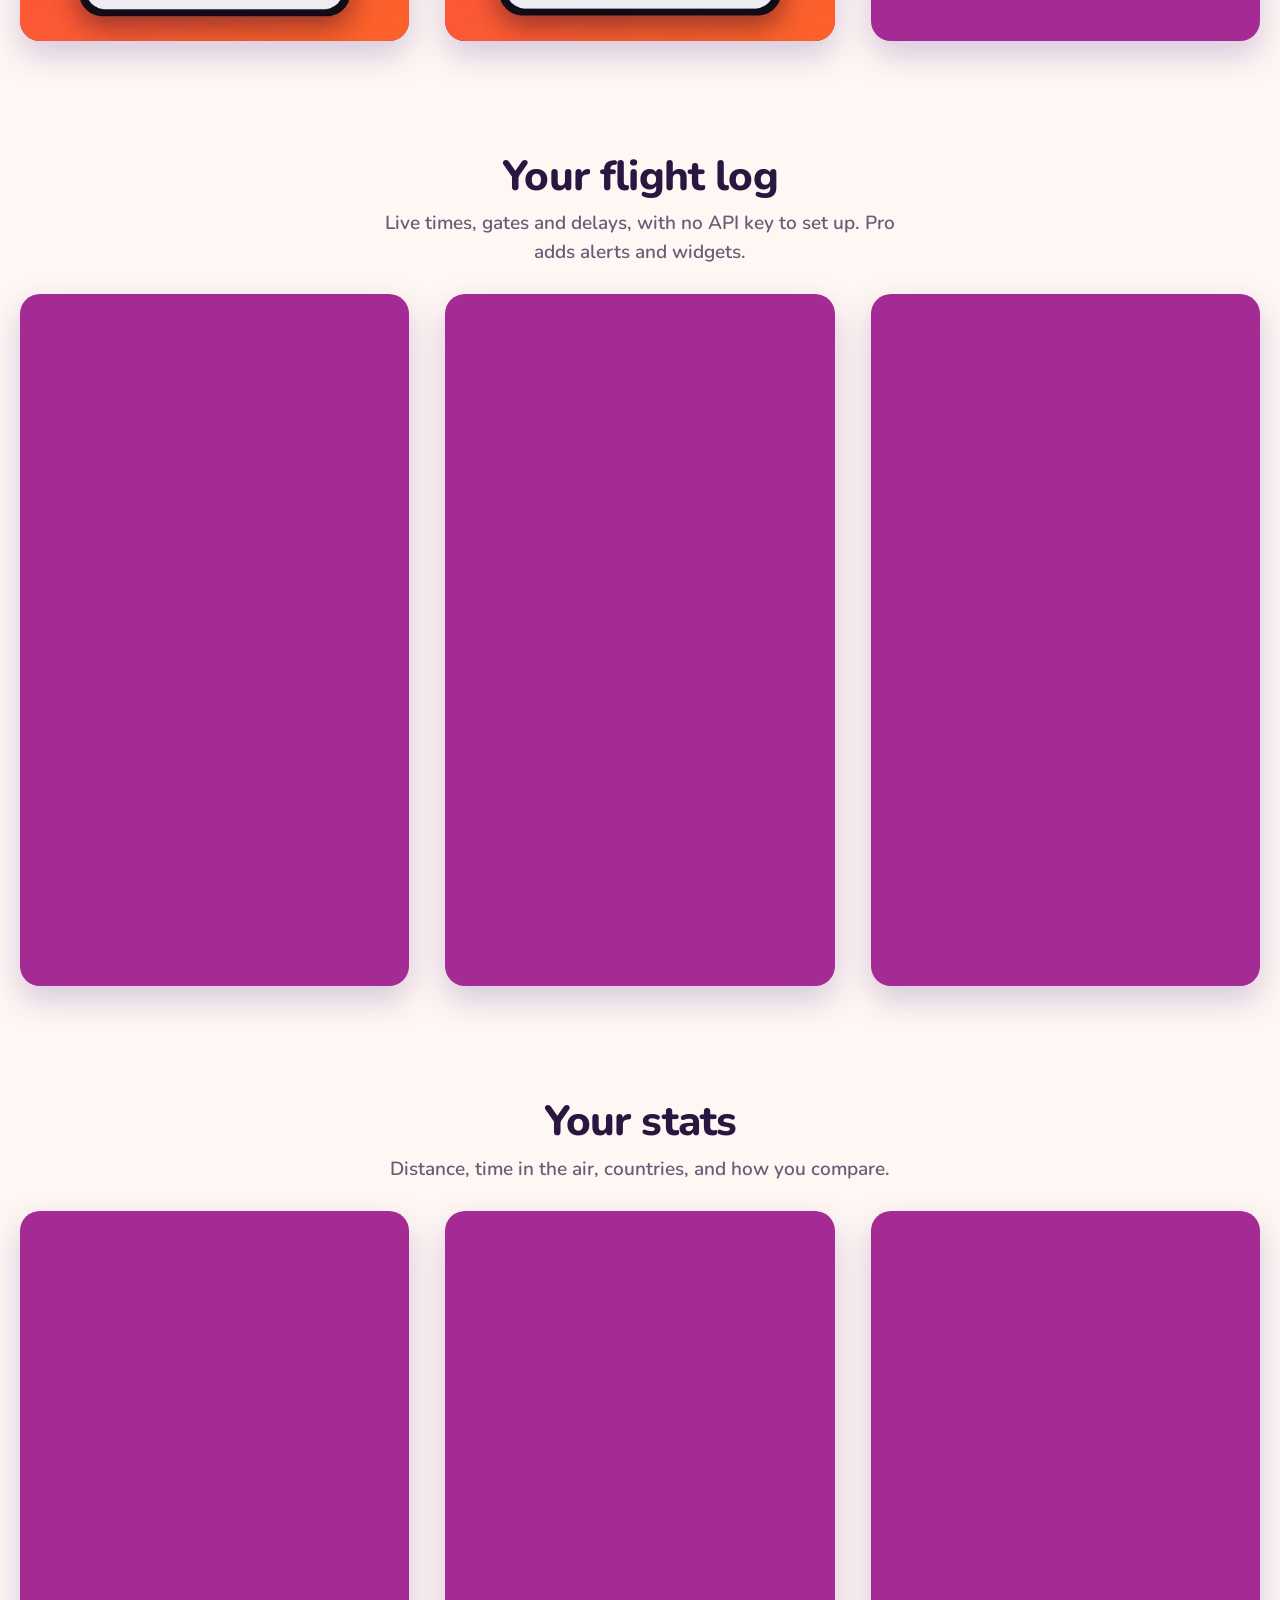
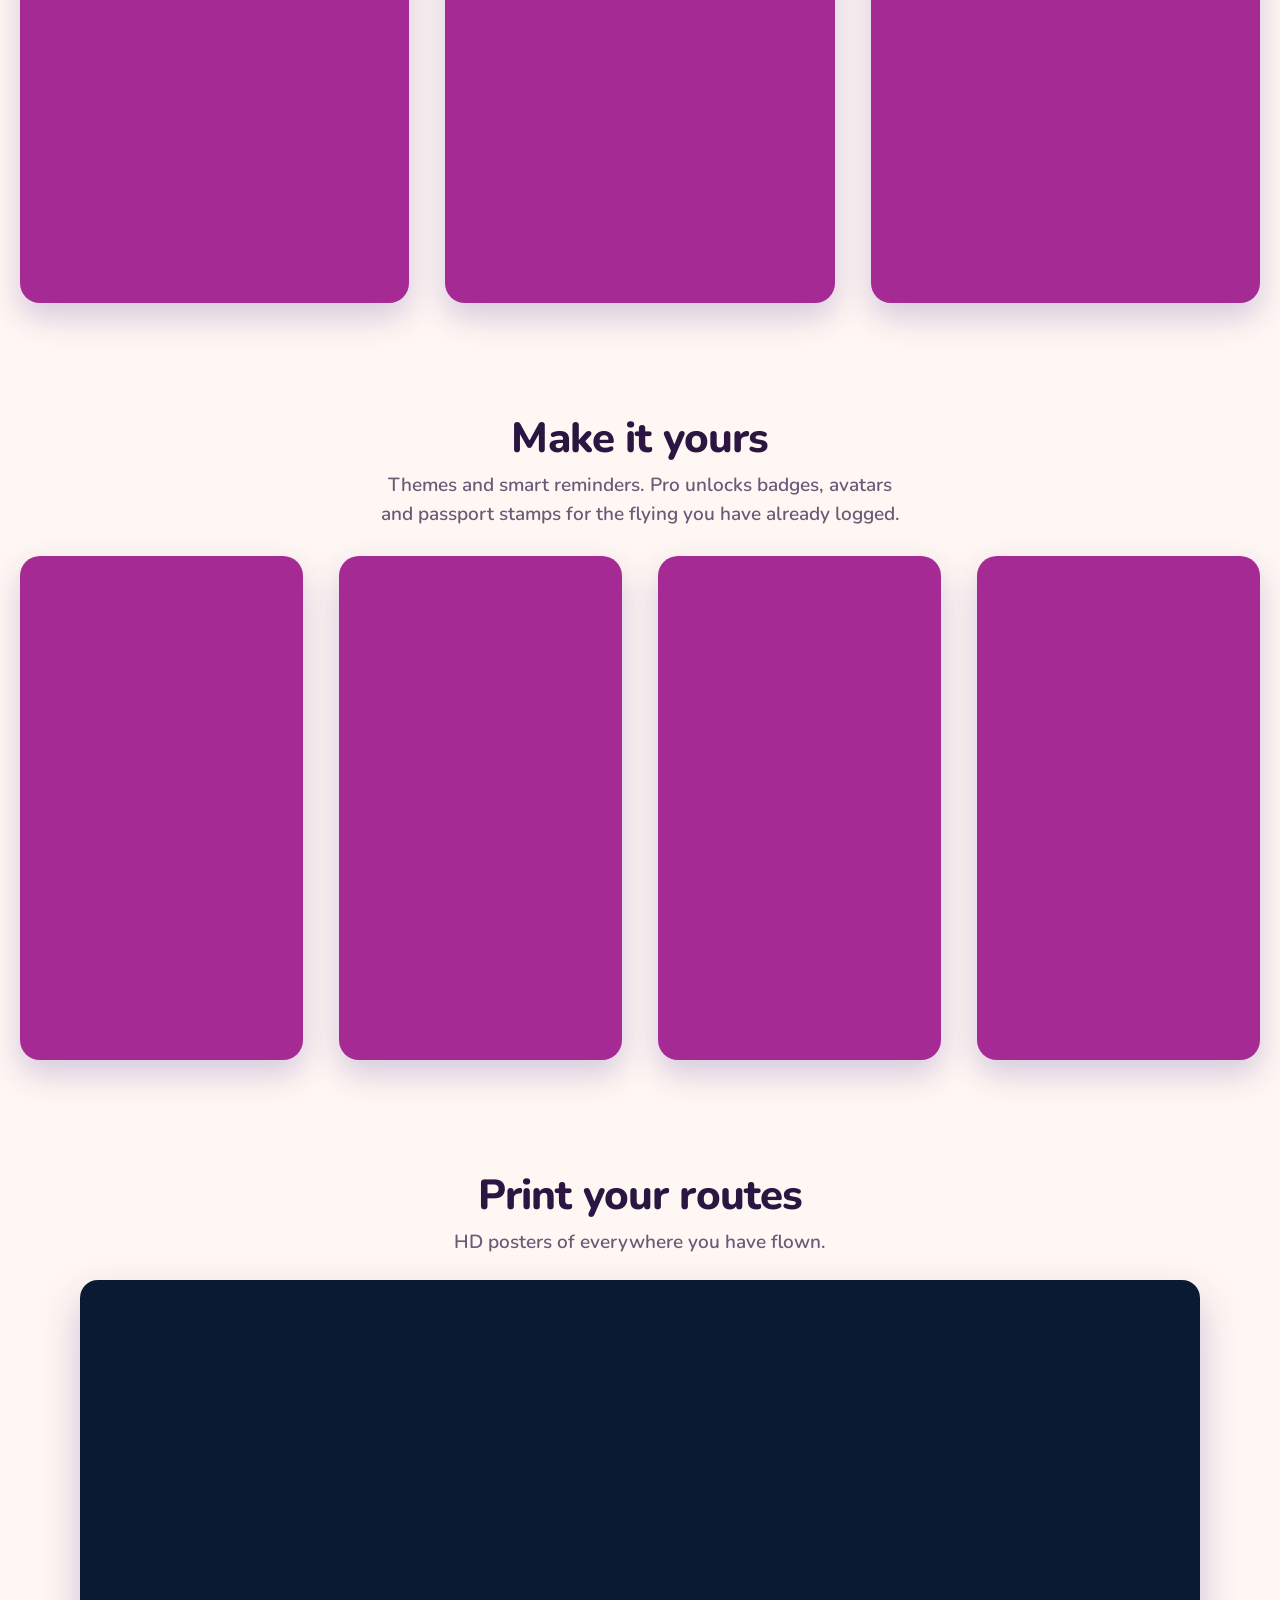
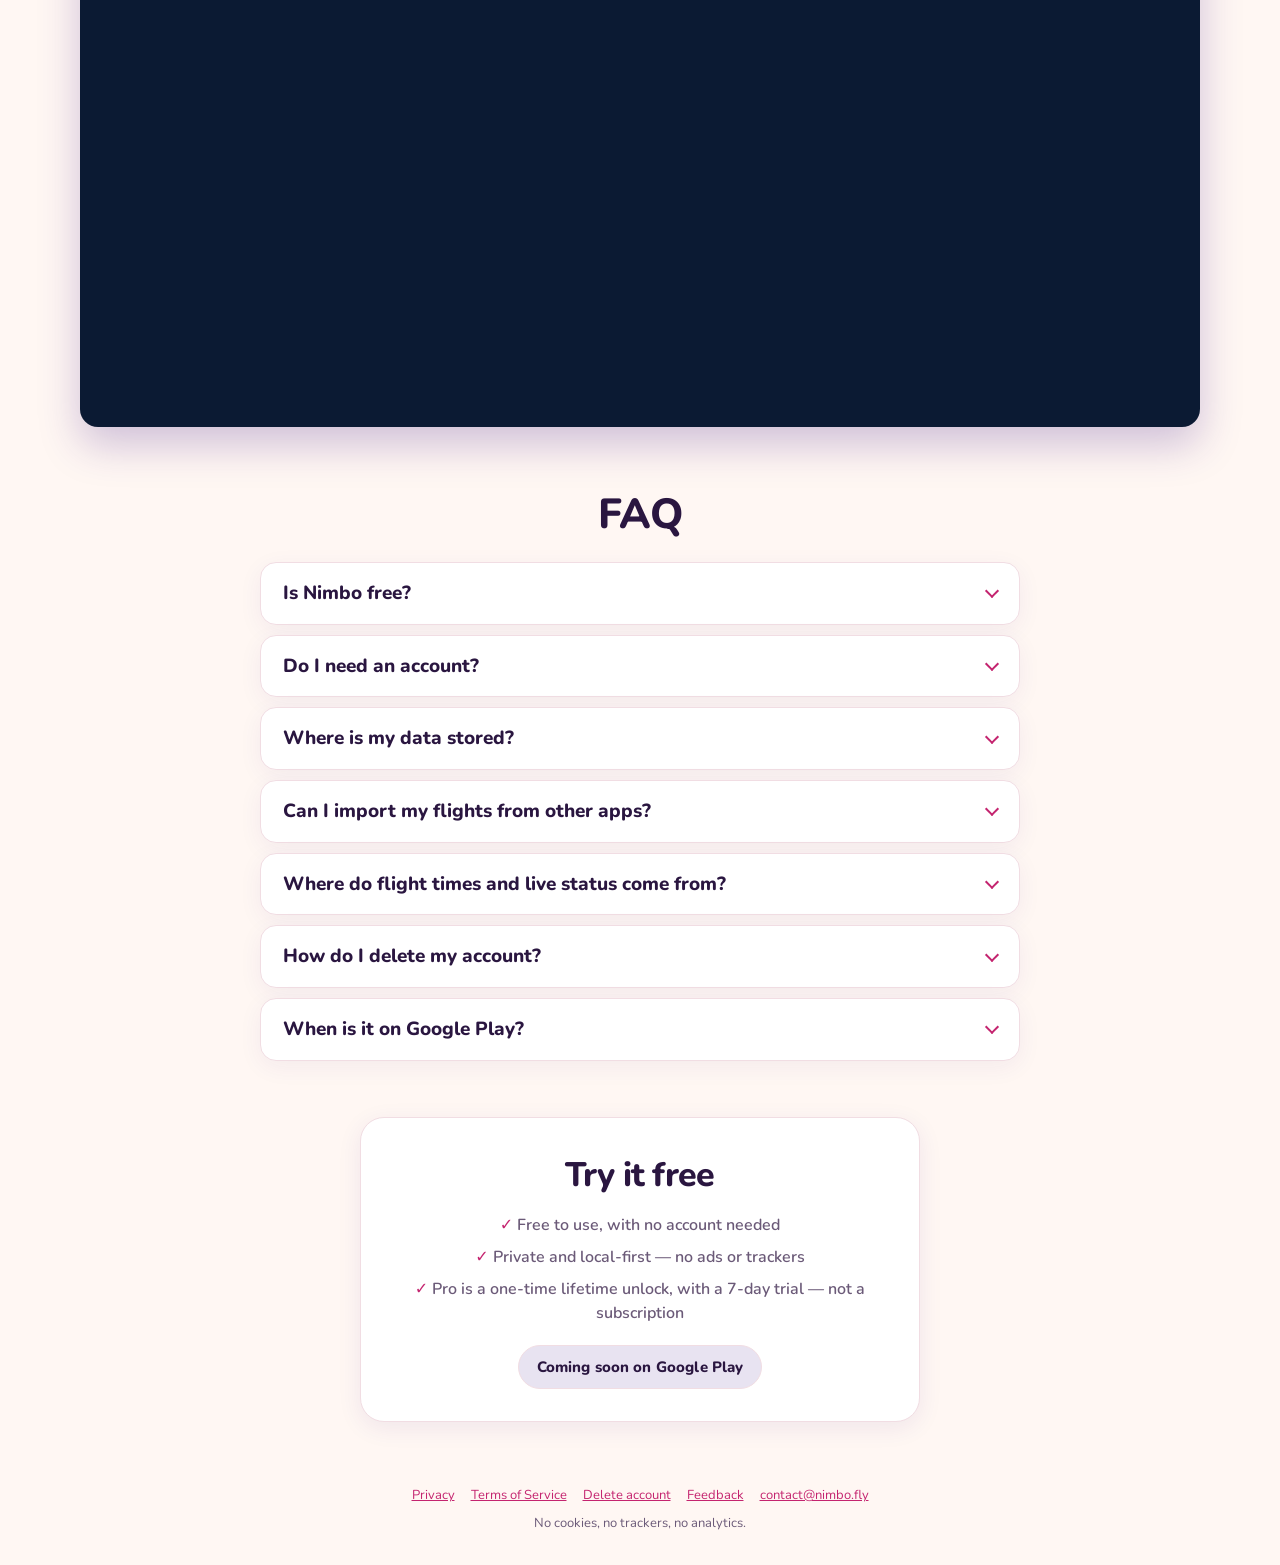
==== commit 51ba6c3b: "Sharper hero globe video (720px, CRF 23), mp4 only" ====
--- a/index.html
+++ b/index.html
@@ -45,8 +45,7 @@
     <figure class="phone">
       <div class="bezel">
         <video autoplay muted loop playsinline preload="auto" poster="shots/globe-540.jpg" width="540" height="1130" aria-label="Nimbo 3D globe at night with golden route arcs, rotating slowly and opening airport details when an airport is tapped.">
-          <source src="shots/globe-540.webm" type="video/webm">
-          <source src="shots/globe-540.mp4" type="video/mp4">
+          <source src="shots/globe-720.mp4" type="video/mp4">
         </video>
       </div>
     </figure>
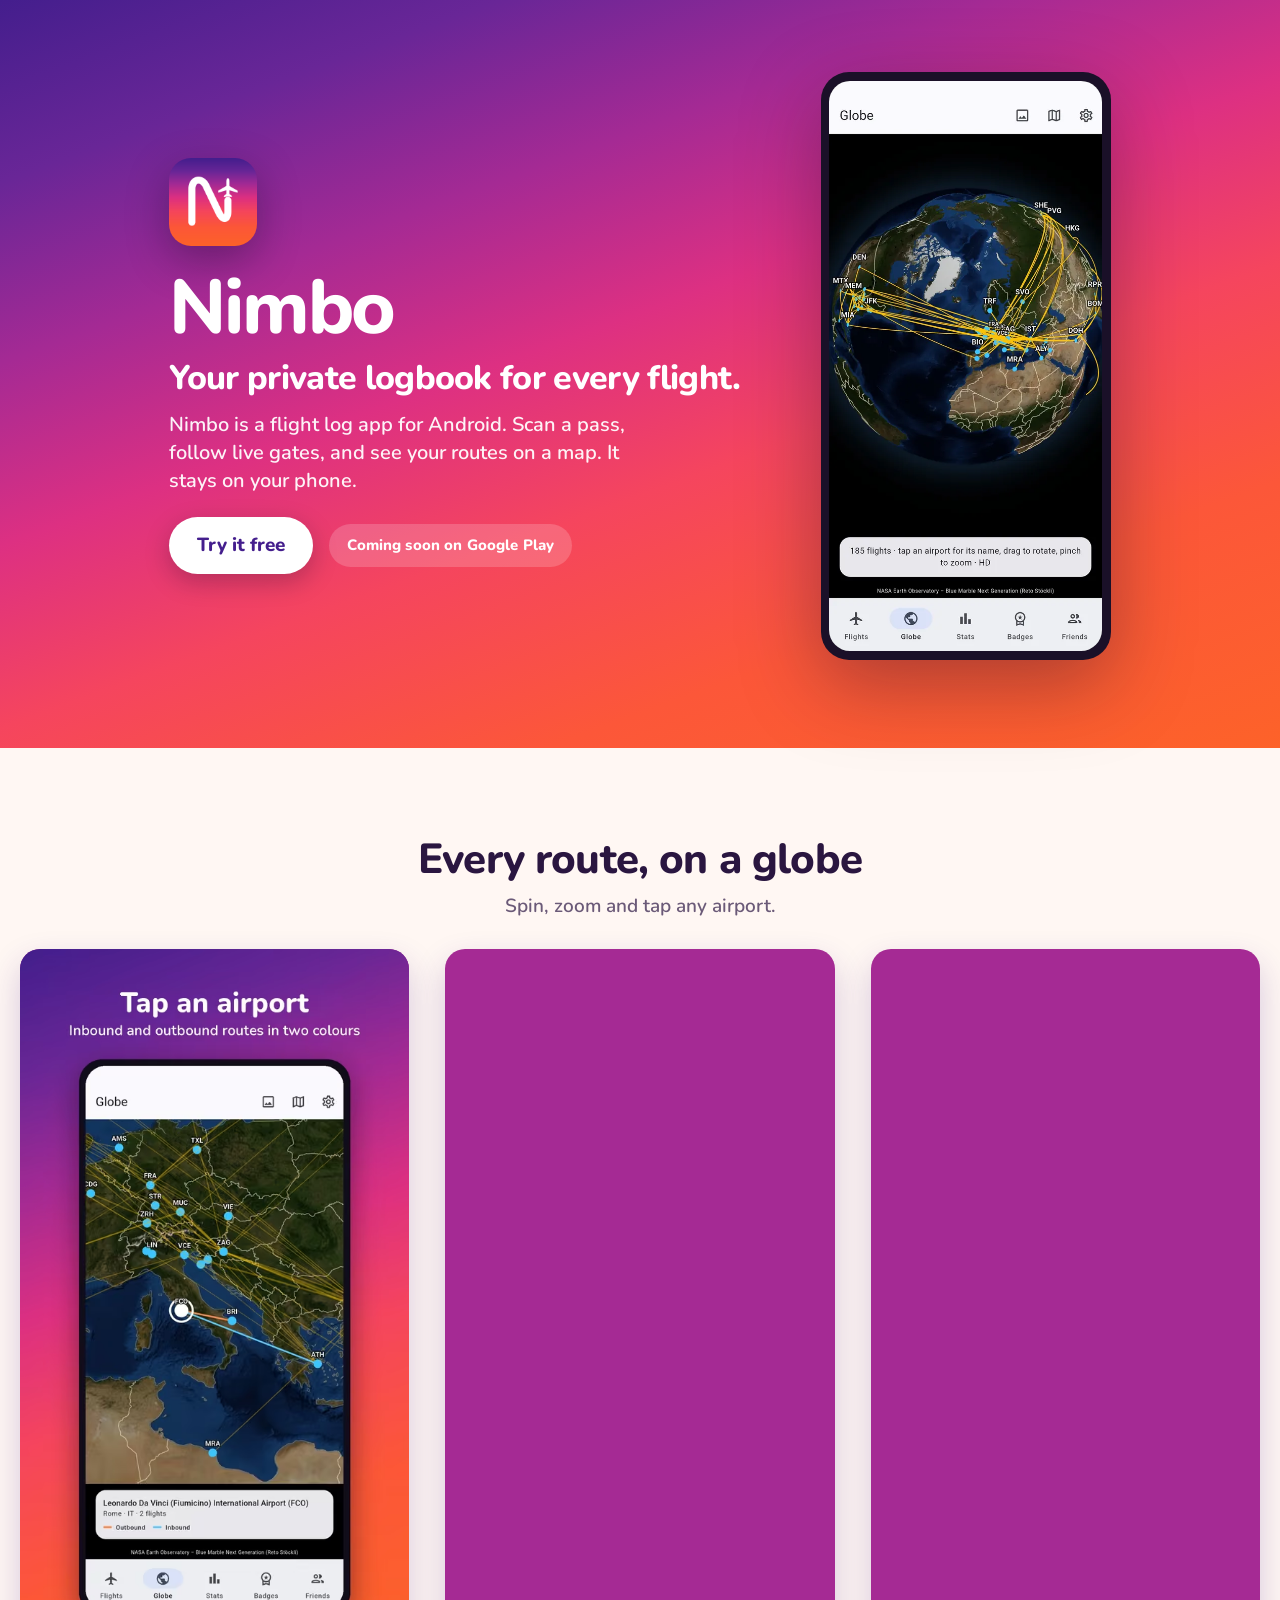
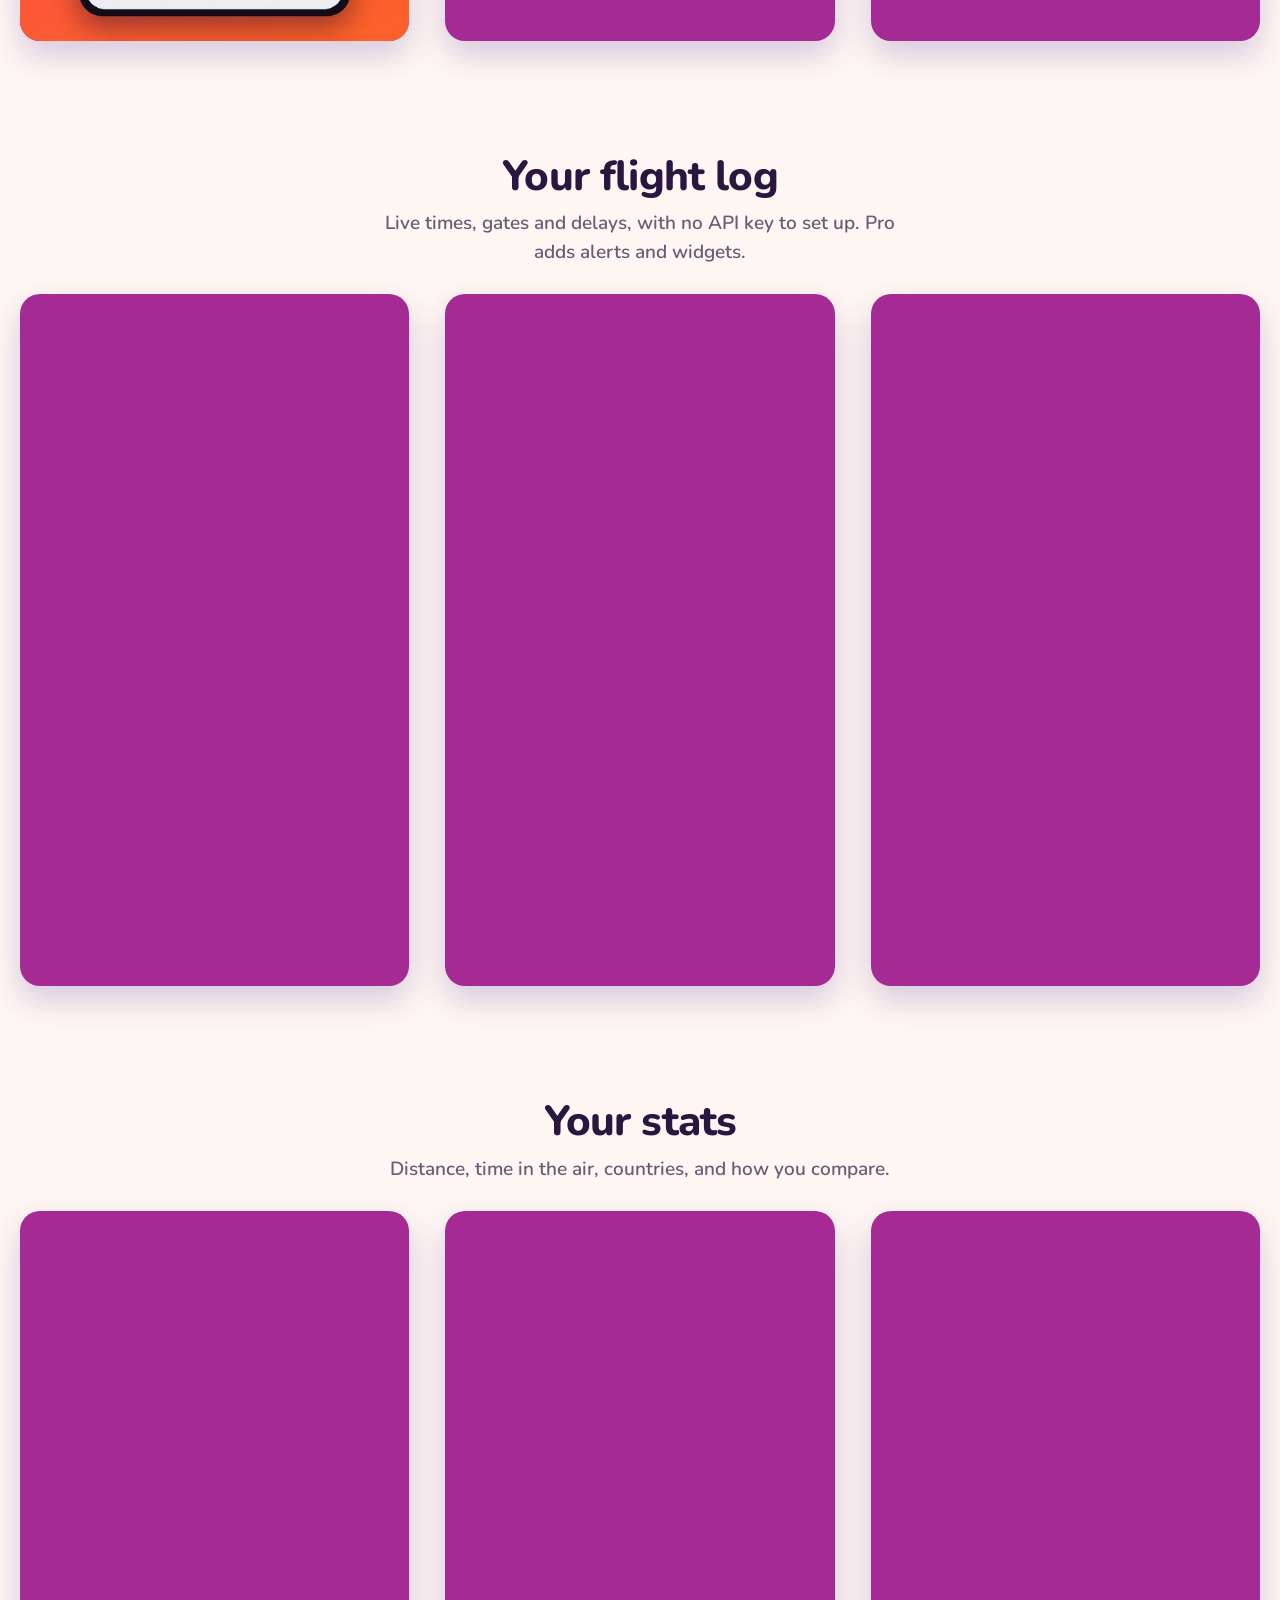
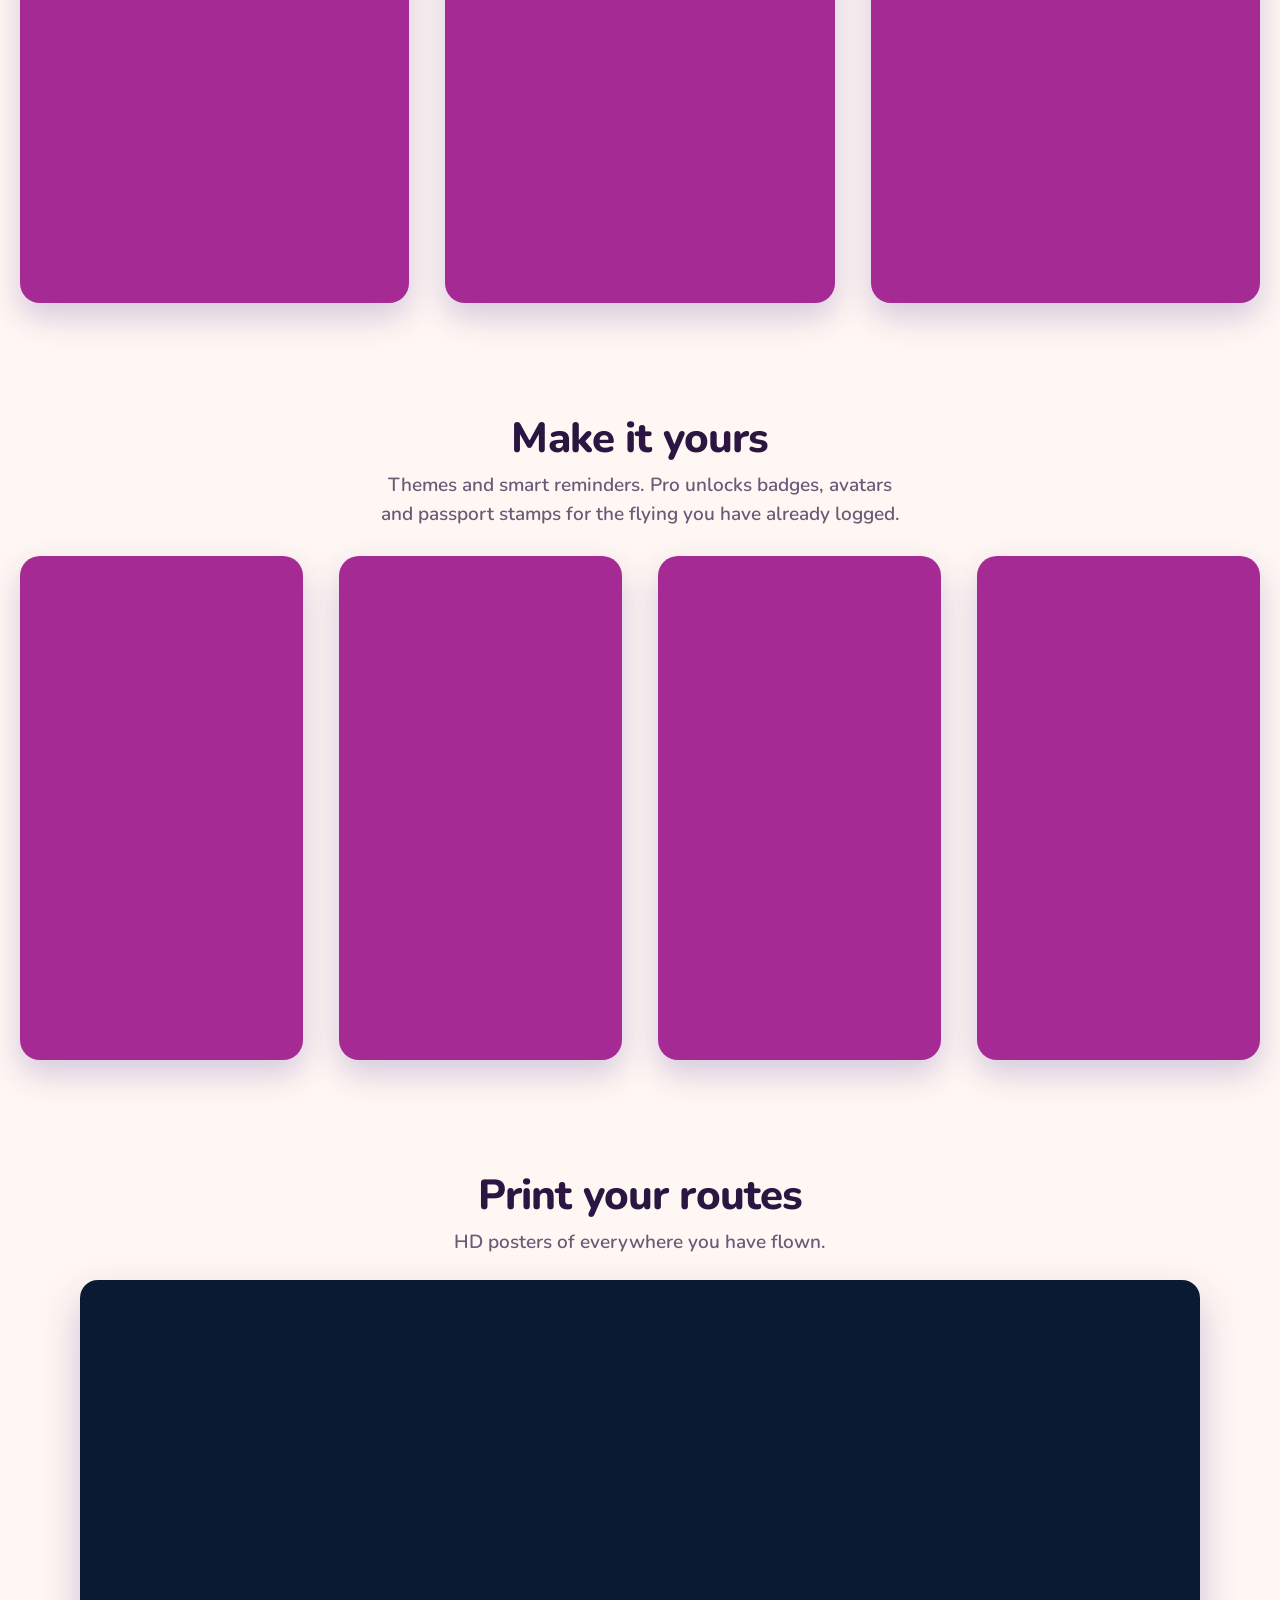
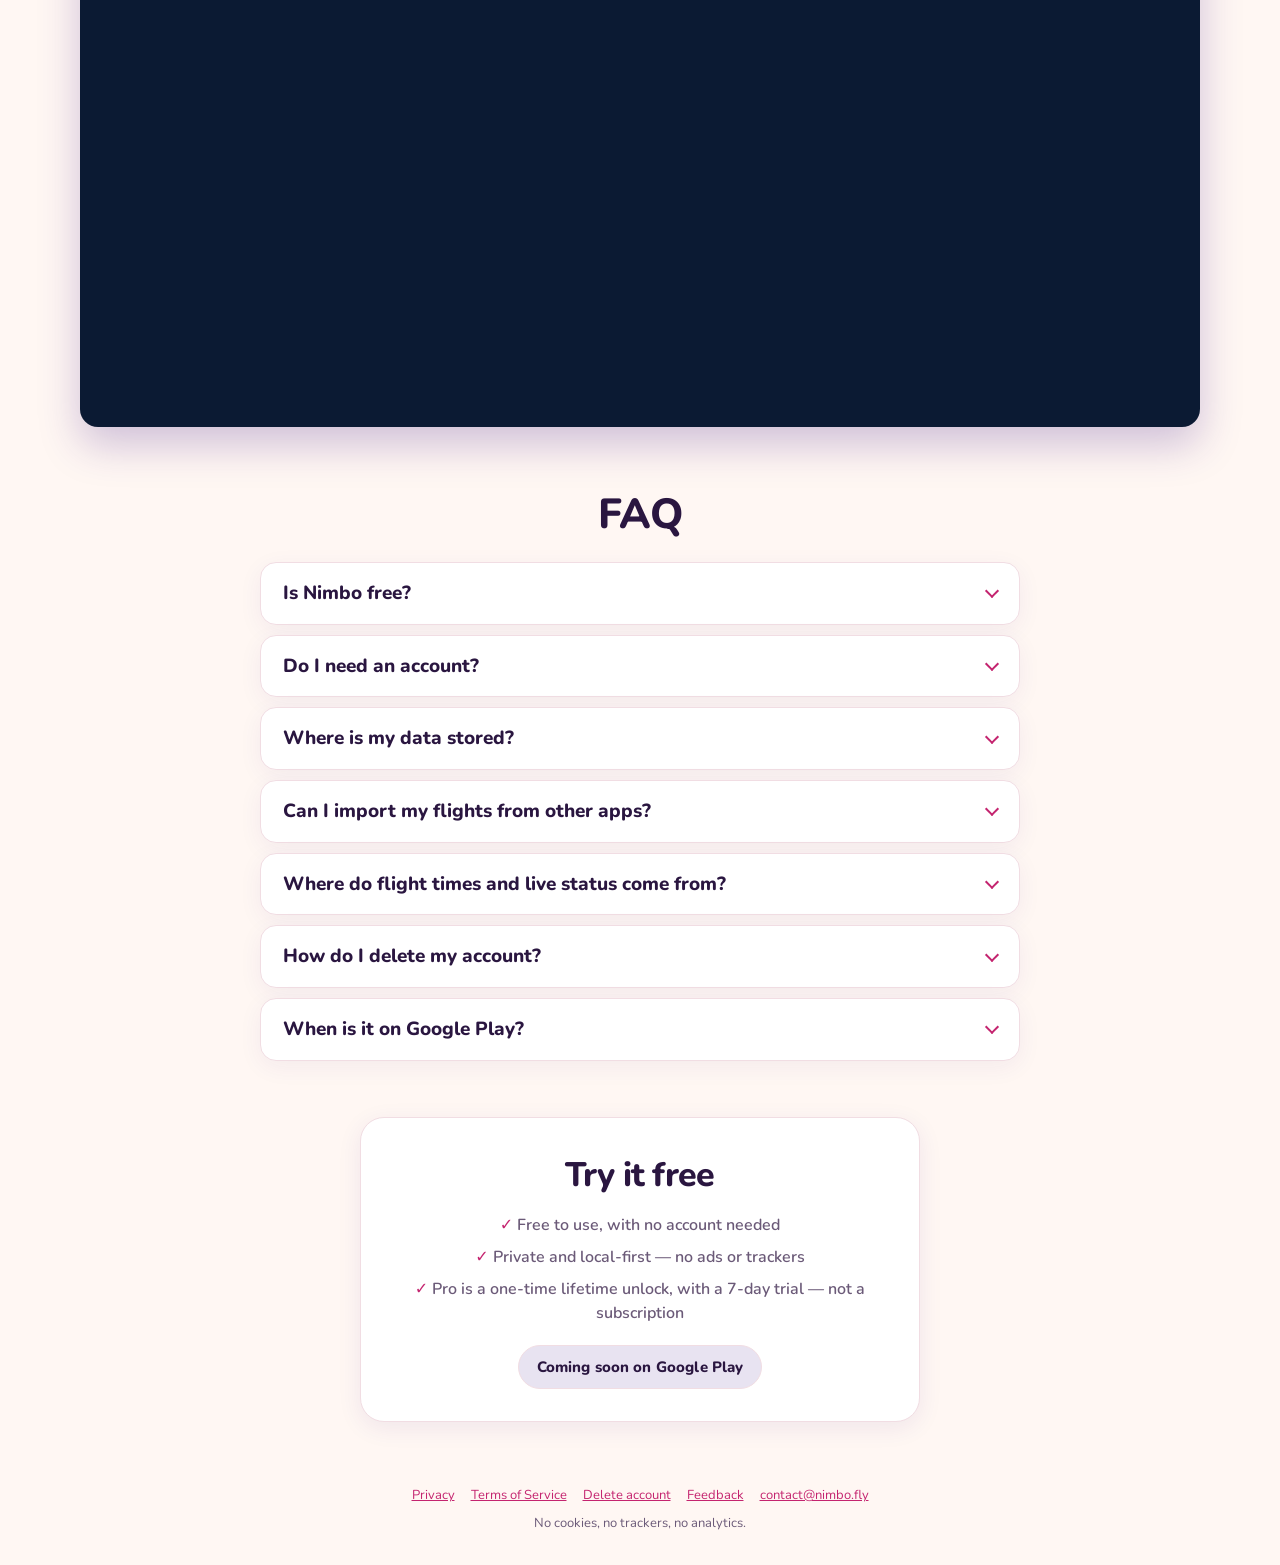
==== commit f99c9e5d: "SEO: robots, sitemap, privacy URLs, app schema and 404 Add crawl files and a branded 404, point /pri" ====
--- a/index.html
+++ b/index.html
@@ -8,22 +8,27 @@
 <meta http-equiv="Content-Security-Policy" content="default-src 'none'; script-src 'self'; style-src 'self'; font-src 'self'; img-src 'self'; media-src 'self'; base-uri 'none'; form-action 'none'">
 <meta name="theme-color" content="#DD3082">
 <title>Nimbo – My Flight Log</title>
-<meta name="description" content="Your private logbook for every flight. Scan a boarding pass, follow live gates and delays, and see every route on a map — all on your phone.">
+<meta name="description" content="Nimbo is a flight log app for Android. Scan a boarding pass, follow live gates and delays, and see every route on a map — all on your phone.">
 <link rel="canonical" href="https://nimbo.fly/">
 <meta property="og:title" content="Nimbo – My Flight Log">
-<meta property="og:description" content="Your private logbook for every flight.">
+<meta property="og:description" content="A flight log app for Android. Your private logbook for every flight.">
 <meta property="og:type" content="website">
+<meta property="og:site_name" content="Nimbo">
+<meta property="og:locale" content="en">
 <meta property="og:url" content="https://nimbo.fly/">
 <meta property="og:image" content="https://nimbo.fly/og.png">
 <meta property="og:image:width" content="1200">
 <meta property="og:image:height" content="630">
 <meta name="twitter:card" content="summary_large_image">
 <meta name="twitter:title" content="Nimbo – My Flight Log">
-<meta name="twitter:description" content="Your private logbook for every flight.">
+<meta name="twitter:description" content="A flight log app for Android. Your private logbook for every flight.">
 <meta name="twitter:image" content="https://nimbo.fly/og.png">
-<link rel="icon" href="favicon.png" type="image/png" sizes="32x32">
-<link rel="icon" href="icon.png" type="image/png" sizes="512x512">
-<link rel="apple-touch-icon" href="apple-touch-icon.png">
+<meta name="twitter:image:alt" content="Nimbo – Your private logbook for every flight, with the 3D globe of routes on a phone.">
+<link rel="icon" href="/favicon.ico" sizes="any">
+<link rel="icon" href="/favicon.png" type="image/png" sizes="32x32">
+<link rel="icon" href="/icon.png" type="image/png" sizes="512x512">
+<link rel="apple-touch-icon" href="/apple-touch-icon.png">
+<link rel="preload" href="/fonts/nunito-latin.woff2" as="font" type="font/woff2" crossorigin>
 <link rel="stylesheet" href="landing.css?v=10">
 </head>
 <body>
@@ -33,7 +38,7 @@
     <img class="icon" src="icon.png" width="72" height="72" alt="Nimbo">
     <h1>Nimbo</h1>
     <p class="tagline">Your private logbook for every flight.</p>
-    <p class="lead">Scan a pass, follow live gates, and see your routes on a map. It stays on your phone.</p>
+    <p class="lead">Nimbo is a flight log app for Android. Scan a pass, follow live gates, and see your routes on a map. It stays on your phone.</p>
     <div class="hero-cta">
       <a class="cta" href="#try">Try it free</a>
       <div class="play-slot" data-play>
@@ -44,7 +49,7 @@
   <div class="hero-phone">
     <figure class="phone">
       <div class="bezel">
-        <video autoplay muted loop playsinline preload="auto" poster="shots/globe-540.jpg" width="540" height="1130" aria-label="Nimbo 3D globe at night with golden route arcs, rotating slowly and opening airport details when an airport is tapped.">
+        <video autoplay muted loop playsinline preload="auto" poster="shots/globe-540.webp" width="540" height="1130" aria-label="Nimbo 3D globe at night with golden route arcs, rotating slowly and opening airport details when an airport is tapped.">
           <source src="shots/globe-720.mp4" type="video/mp4">
         </video>
       </div>
@@ -313,6 +318,39 @@
   ]
 }
 </script>
+<script type="application/ld+json">
+{
+  "@context": "https://schema.org",
+  "@graph": [
+    {
+      "@type": "Organization",
+      "@id": "https://nimbo.fly/#organization",
+      "name": "Nimbo",
+      "url": "https://nimbo.fly/",
+      "logo": "https://nimbo.fly/icon.png",
+      "email": "contact@nimbo.fly",
+      "founder": { "@type": "Person", "name": "Kristian Popovic" }
+    },
+    {
+      "@type": ["MobileApplication", "SoftwareApplication"],
+      "name": "Nimbo",
+      "alternateName": "Nimbo – My Flight Log",
+      "description": "A flight log app for Android. Scan a boarding pass, follow live gates and delays, and see every route on a map — all on your phone.",
+      "url": "https://nimbo.fly/",
+      "image": "https://nimbo.fly/og.png",
+      "applicationCategory": "TravelApplication",
+      "operatingSystem": "Android",
+      "offers": {
+        "@type": "Offer",
+        "price": "0",
+        "priceCurrency": "EUR",
+        "description": "The basic app is free. Pro is a one-time lifetime unlock, with a 7-day trial — not a subscription."
+      },
+      "publisher": { "@id": "https://nimbo.fly/#organization" }
+    }
+  ]
+}
+</script>
 <script src="play.js"></script>
 <script src="gallery.js"></script>
 </body>
